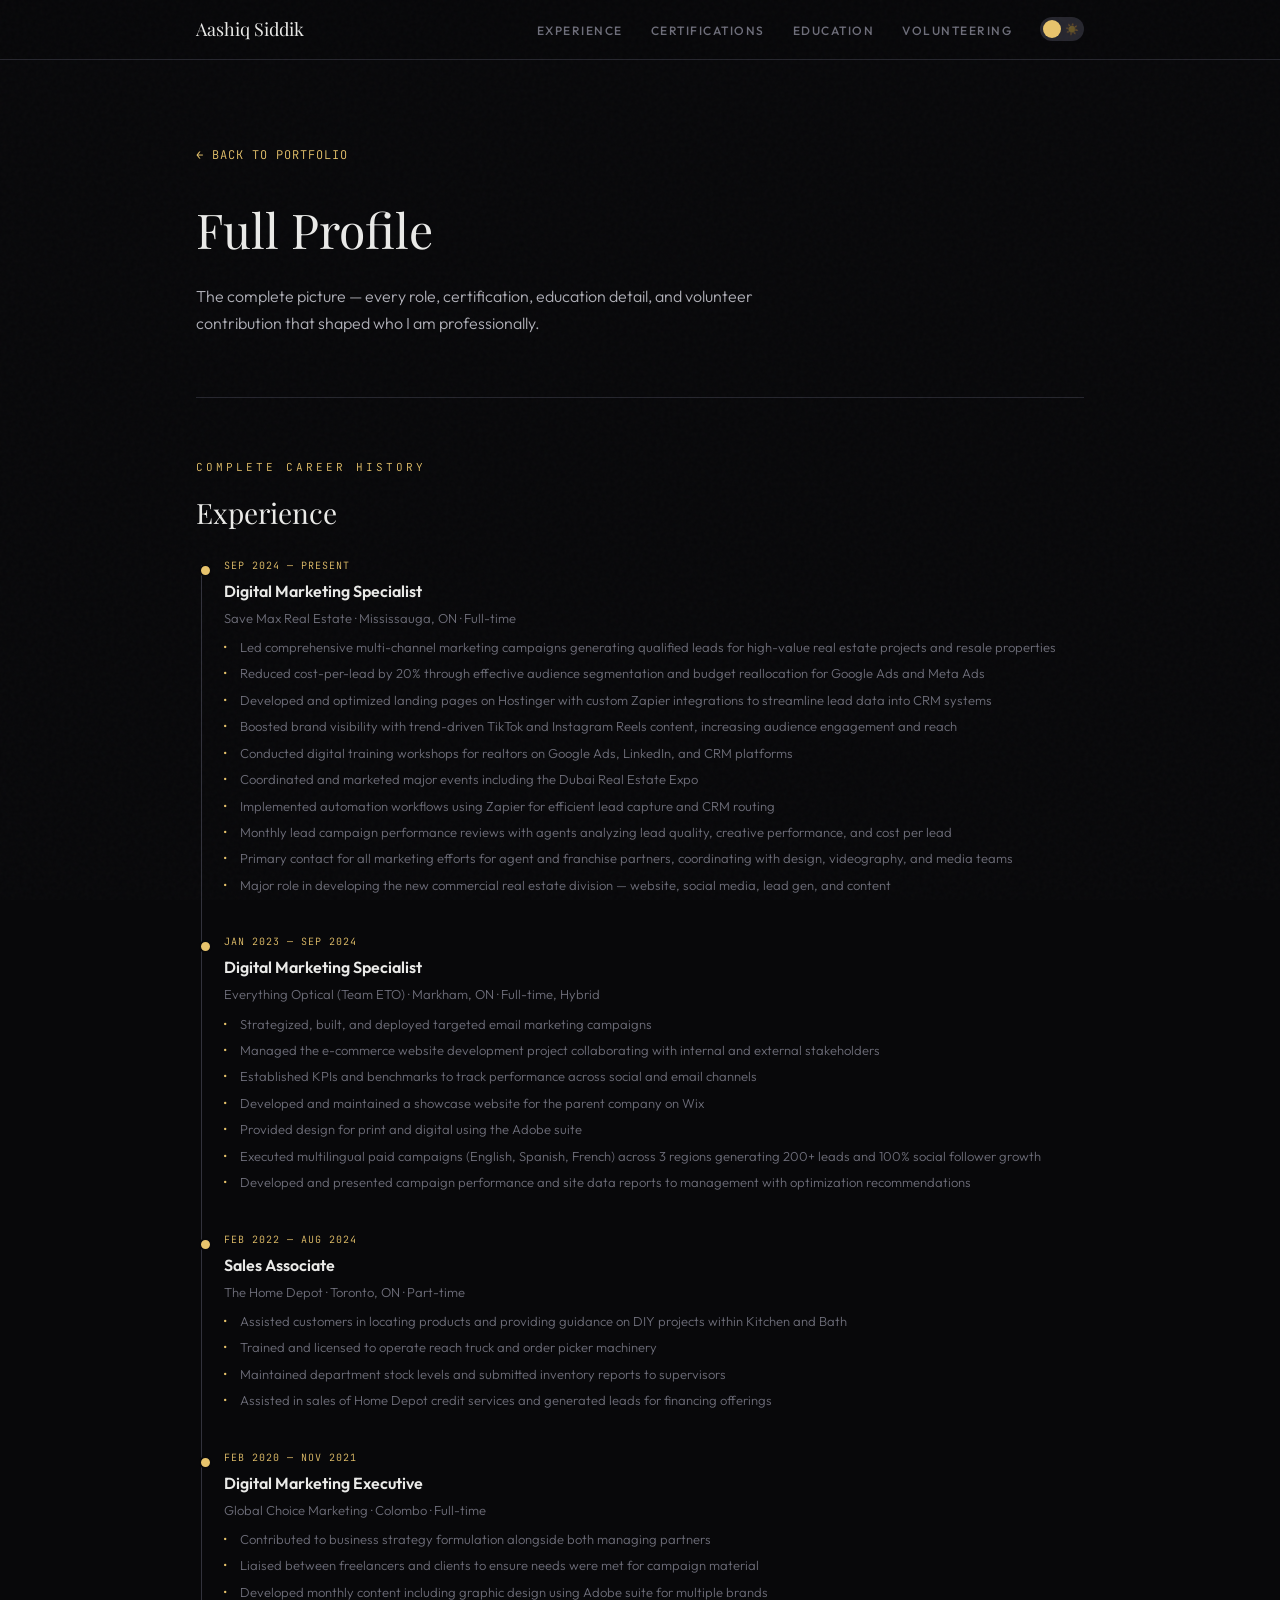
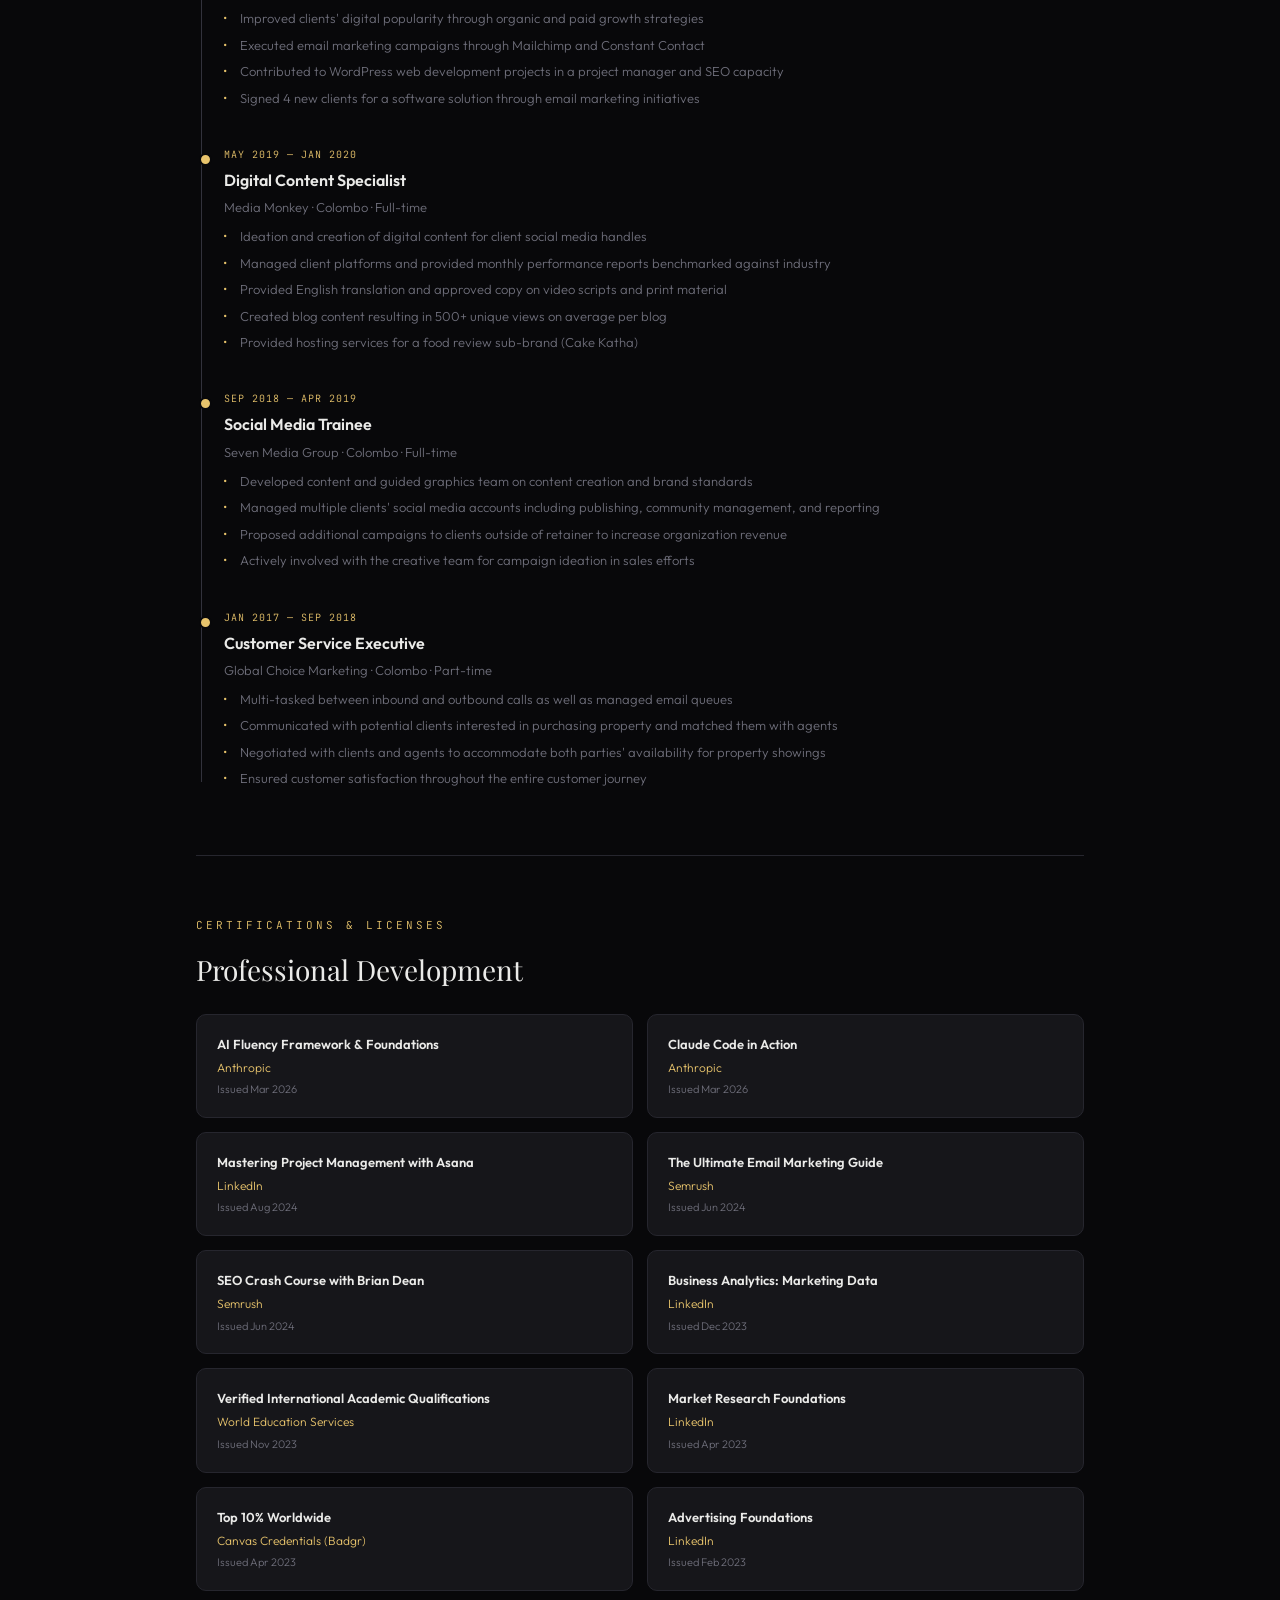
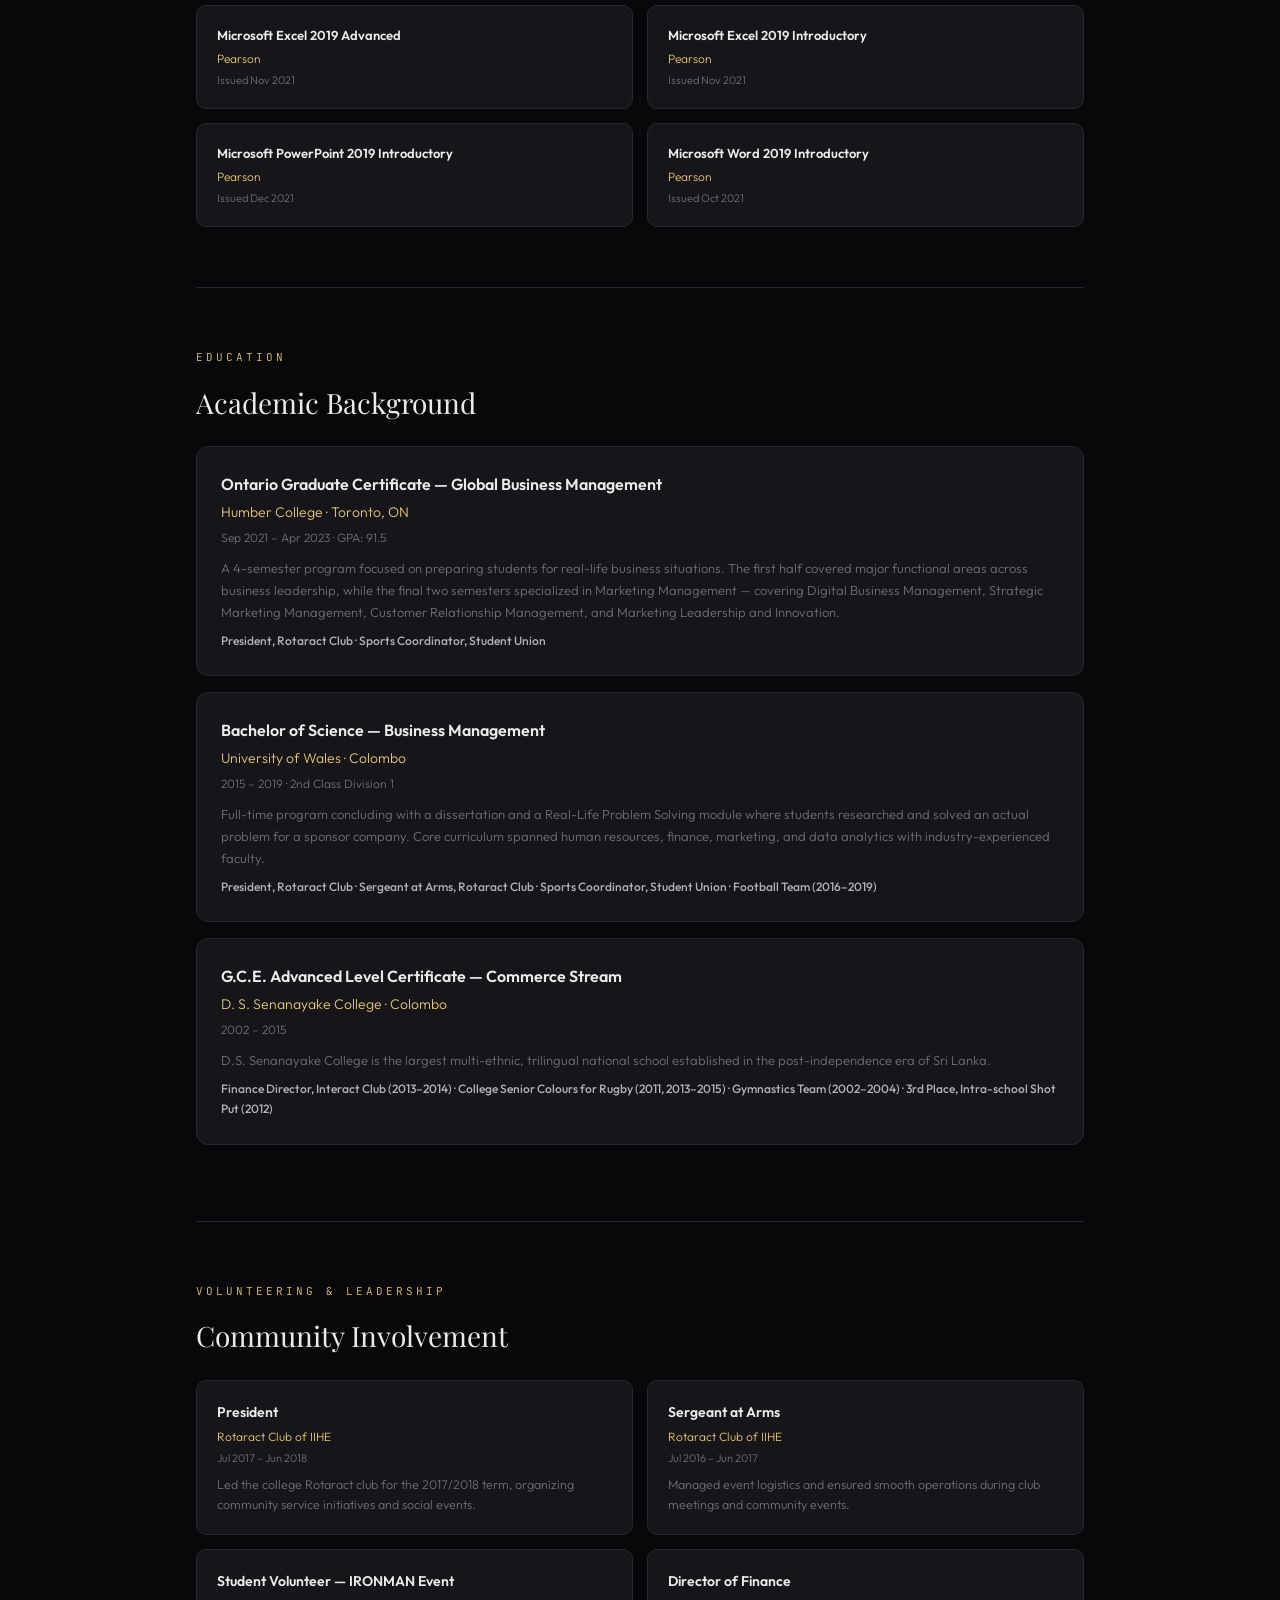
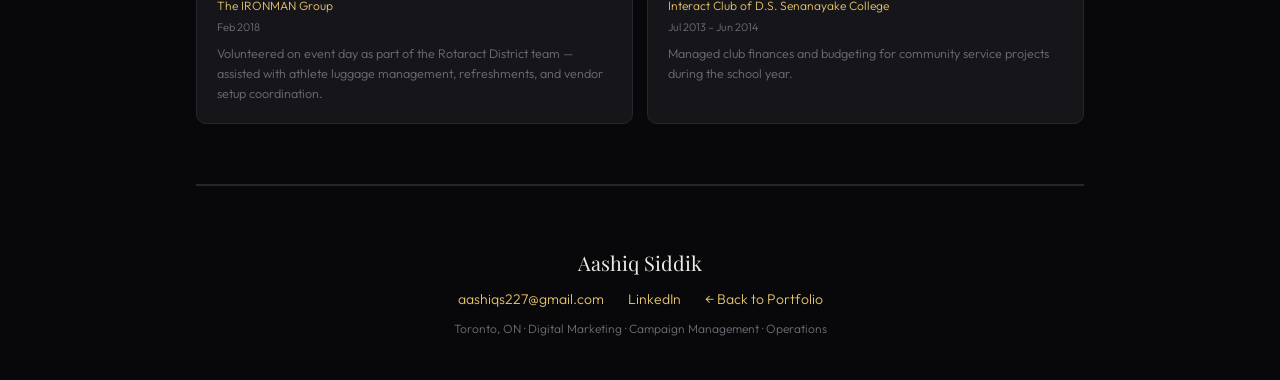
==== full-profile.html @ 87ec12bd "Add files via upload" ====
<!DOCTYPE html>
<html lang="en" data-theme="dark">
<head>
<meta charset="UTF-8">
<meta name="viewport" content="width=device-width, initial-scale=1.0">
<title>Aashiq Siddik — Full Profile</title>
<link href="https://fonts.googleapis.com/css2?family=Playfair+Display:ital,wght@0,400;0,600;1,400&family=Outfit:wght@300;400;500;600;700&family=JetBrains+Mono:wght@400;500&display=swap" rel="stylesheet">
<style>
  :root { --transition: 0.35s ease; }

  [data-theme="dark"] {
    --bg: #08080A; --bg-card: #16161A; --bg-card-hover: #1C1C22;
    --border: #26262E; --border-light: #32323C;
    --text: #EAEAE8; --text-mid: #B0B0B8; --text-muted: #6E6E7A;
    --accent: #E8C46C; --accent-dim: rgba(232,196,108,0.08); --accent-mid: rgba(232,196,108,0.18);
    --nav-bg: rgba(8,8,10,0.85); --toggle-bg: #26262E; --toggle-dot: #E8C46C;
  }

  [data-theme="light"] {
    --bg: #F8F7F4; --bg-card: #FFFFFF; --bg-card-hover: #F0EFEC;
    --border: #DDD9D0; --border-light: #C8C4BC;
    --text: #1A1A1A; --text-mid: #4A4A4A; --text-muted: #7A7A7A;
    --accent: #A67C00; --accent-dim: rgba(166,124,0,0.06); --accent-mid: rgba(166,124,0,0.15);
    --nav-bg: rgba(248,247,244,0.9); --toggle-bg: #DDD9D0; --toggle-dot: #A67C00;
  }

  * { margin: 0; padding: 0; box-sizing: border-box; }
  html { scroll-behavior: smooth; }

  body {
    background: var(--bg); color: var(--text);
    font-family: 'Outfit', sans-serif; line-height: 1.7;
    overflow-x: hidden; font-weight: 300;
    transition: background var(--transition), color var(--transition);
  }

  .grain {
    position: fixed; top: 0; left: 0; width: 100%; height: 100%;
    pointer-events: none; z-index: 9999; opacity: 0.025;
    background-image: url("data:image/svg+xml,%3Csvg viewBox='0 0 256 256' xmlns='http://www.w3.org/2000/svg'%3E%3Cfilter id='n'%3E%3CfeTurbulence type='fractalNoise' baseFrequency='0.85' numOctaves='4' stitchTiles='stitch'/%3E%3C/filter%3E%3Crect width='100%25' height='100%25' filter='url(%23n)'/%3E%3C/svg%3E");
  }

  [data-theme="light"] .grain { opacity: 0.015; }

  .container { max-width: 960px; margin: 0 auto; padding: 0 36px; }

  nav {
    position: fixed; top: 0; left: 0; right: 0; z-index: 100;
    background: var(--nav-bg); backdrop-filter: blur(16px);
    border-bottom: 1px solid var(--border); padding: 14px 0;
    transition: background var(--transition), border var(--transition);
  }

  nav .container { display: flex; justify-content: space-between; align-items: center; }

  .nav-name { font-family: 'Playfair Display', serif; font-size: 18px; color: var(--text); text-decoration: none; transition: color var(--transition); }
  .nav-name:hover { color: var(--accent); }

  .nav-right { display: flex; align-items: center; gap: 28px; }

  .nav-links { display: flex; gap: 28px; list-style: none; }

  .nav-links a {
    font-size: 12px; font-weight: 500; letter-spacing: 1.5px;
    text-transform: uppercase; color: var(--text-muted);
    text-decoration: none; transition: color 0.3s;
  }

  .nav-links a:hover { color: var(--accent); }

  .theme-toggle {
    width: 44px; height: 24px; background: var(--toggle-bg);
    border-radius: 12px; position: relative; cursor: pointer;
    border: none; transition: background var(--transition); flex-shrink: 0;
  }

  .theme-toggle::after {
    content: ''; position: absolute; top: 3px; left: 3px;
    width: 18px; height: 18px; border-radius: 50%;
    background: var(--toggle-dot);
    transition: transform var(--transition), background var(--transition);
  }

  [data-theme="light"] .theme-toggle::after { transform: translateX(20px); }

  .toggle-icon { position: absolute; top: 50%; transform: translateY(-50%); font-size: 11px; line-height: 1; }
  .toggle-moon { left: 6px; }
  .toggle-sun { right: 5px; }
  [data-theme="dark"] .toggle-sun { opacity: 0.3; }
  [data-theme="light"] .toggle-moon { opacity: 0.3; }

  /* ── Page Header ── */
  .page-header { padding: 140px 0 60px; }

  .back-link {
    font-family: 'JetBrains Mono', monospace;
    font-size: 12px; letter-spacing: 1px; text-transform: uppercase;
    color: var(--accent); text-decoration: none;
    display: inline-block; margin-bottom: 24px;
    transition: opacity 0.3s;
  }

  .back-link:hover { opacity: 0.7; }

  .page-header h1 {
    font-family: 'Playfair Display', serif;
    font-size: clamp(32px, 4vw, 48px); font-weight: 400; margin-bottom: 12px;
  }

  .page-header p { font-size: 16px; color: var(--text-mid); max-width: 620px; }

  .divider { height: 1px; background: var(--border); transition: background var(--transition); }

  section { padding: 60px 0; }

  .section-eyebrow {
    font-family: 'JetBrains Mono', monospace;
    font-size: 11px; letter-spacing: 3px; text-transform: uppercase;
    color: var(--accent); margin-bottom: 12px;
  }

  section h2 {
    font-family: 'Playfair Display', serif;
    font-size: 28px; font-weight: 400; margin-bottom: 20px;
  }

  /* ── Timeline ── */
  .timeline { position: relative; padding-left: 28px; }

  .timeline::before {
    content: ''; position: absolute; left: 5px; top: 8px; bottom: 8px;
    width: 1px; background: var(--border-light); transition: background var(--transition);
  }

  .tl-item { position: relative; padding-bottom: 32px; }
  .tl-item:last-child { padding-bottom: 0; }

  .tl-item::before {
    content: ''; position: absolute; left: -25px; top: 7px;
    width: 9px; height: 9px; border-radius: 50%;
    background: var(--accent); border: 2px solid var(--bg);
    transition: border-color var(--transition);
  }

  .tl-date {
    font-family: 'JetBrains Mono', monospace;
    font-size: 10px; color: var(--accent); letter-spacing: 1px; margin-bottom: 4px;
  }

  .tl-role { font-size: 16px; font-weight: 600; color: var(--text); margin-bottom: 2px; }
  .tl-company { font-size: 13px; color: var(--text-muted); margin-bottom: 8px; }

  .tl-bullets { list-style: none; padding: 0; }

  .tl-bullets li {
    font-size: 13px; color: var(--text-muted); line-height: 1.65;
    padding-left: 16px; position: relative; margin-bottom: 5px;
  }

  .tl-bullets li::before {
    content: '·'; position: absolute; left: 0; color: var(--accent); font-weight: 700;
  }

  /* ── Cert Grid ── */
  .cert-grid { display: grid; grid-template-columns: 1fr 1fr; gap: 14px; }

  .cert-item {
    background: var(--bg-card); border: 1px solid var(--border);
    border-radius: 10px; padding: 18px 20px; transition: all var(--transition);
  }

  .cert-item h4 { font-size: 13px; font-weight: 600; color: var(--text); margin-bottom: 3px; }
  .cert-issuer { font-size: 12px; color: var(--accent); margin-bottom: 2px; }
  .cert-date { font-size: 11px; color: var(--text-muted); }

  /* ── Education ── */
  .edu-item {
    background: var(--bg-card); border: 1px solid var(--border);
    border-radius: 12px; padding: 24px; margin-bottom: 16px; transition: all var(--transition);
  }

  .edu-item h4 { font-size: 16px; font-weight: 600; color: var(--text); margin-bottom: 2px; }
  .edu-school { font-size: 14px; color: var(--accent); margin-bottom: 4px; }
  .edu-meta { font-size: 12px; color: var(--text-muted); margin-bottom: 8px; }
  .edu-desc { font-size: 13px; color: var(--text-muted); line-height: 1.7; }
  .edu-activities { font-size: 12px; color: var(--text-mid); margin-top: 8px; font-weight: 500; }

  /* ── Volunteer ── */
  .vol-grid { display: grid; grid-template-columns: 1fr 1fr; gap: 14px; }

  .vol-item {
    background: var(--bg-card); border: 1px solid var(--border);
    border-radius: 10px; padding: 20px; transition: all var(--transition);
  }

  .vol-item h4 { font-size: 14px; font-weight: 600; color: var(--text); margin-bottom: 2px; }
  .vol-org { font-size: 12px; color: var(--accent); margin-bottom: 2px; }
  .vol-date { font-size: 11px; color: var(--text-muted); margin-bottom: 6px; }
  .vol-desc { font-size: 12.5px; color: var(--text-muted); line-height: 1.6; }

  /* ── Footer ── */
  .footer {
    padding: 60px 0 40px; text-align: center;
    border-top: 1px solid var(--border); transition: border var(--transition);
  }

  .footer-name { font-family: 'Playfair Display', serif; font-size: 20px; margin-bottom: 8px; }
  .footer-links { display: flex; justify-content: center; gap: 24px; margin-bottom: 8px; }

  .footer-links a {
    font-size: 14px; color: var(--accent); text-decoration: none;
    transition: opacity 0.3s;
  }

  .footer-links a:hover { opacity: 0.7; }
  .footer-note { font-size: 12px; color: var(--text-muted); }

  @media (max-width: 768px) {
    .container { padding: 0 20px; }
    .page-header { padding: 100px 0 40px; }
    .cert-grid { grid-template-columns: 1fr; }
    .vol-grid { grid-template-columns: 1fr; }
    .nav-links { display: none; }
  }
</style>
</head>
<body>
<div class="grain"></div>

<nav>
  <div class="container">
    <a href="index.html" class="nav-name">Aashiq Siddik</a>
    <div class="nav-right">
      <ul class="nav-links">
        <li><a href="#experience">Experience</a></li>
        <li><a href="#certs">Certifications</a></li>
        <li><a href="#education">Education</a></li>
        <li><a href="#volunteer">Volunteering</a></li>
      </ul>
      <button class="theme-toggle" onclick="toggleTheme()" aria-label="Toggle theme">
        <span class="toggle-icon toggle-moon">🌙</span>
        <span class="toggle-icon toggle-sun">☀️</span>
      </button>
    </div>
  </div>
</nav>

<div class="container">

  <div class="page-header">
    <a href="index.html" class="back-link">&larr; Back to Portfolio</a>
    <h1>Full Profile</h1>
    <p>The complete picture — every role, certification, education detail, and volunteer contribution that shaped who I am professionally.</p>
  </div>

  <div class="divider"></div>

  <!-- FULL EXPERIENCE -->
  <section id="experience">
    <div class="section-eyebrow">Complete Career History</div>
    <h2>Experience</h2>

    <div class="timeline">

      <div class="tl-item">
        <div class="tl-date">SEP 2024 &mdash; PRESENT</div>
        <div class="tl-role">Digital Marketing Specialist</div>
        <div class="tl-company">Save Max Real Estate &middot; Mississauga, ON &middot; Full-time</div>
        <ul class="tl-bullets">
          <li>Led comprehensive multi-channel marketing campaigns generating qualified leads for high-value real estate projects and resale properties</li>
          <li>Reduced cost-per-lead by 20% through effective audience segmentation and budget reallocation for Google Ads and Meta Ads</li>
          <li>Developed and optimized landing pages on Hostinger with custom Zapier integrations to streamline lead data into CRM systems</li>
          <li>Boosted brand visibility with trend-driven TikTok and Instagram Reels content, increasing audience engagement and reach</li>
          <li>Conducted digital training workshops for realtors on Google Ads, LinkedIn, and CRM platforms</li>
          <li>Coordinated and marketed major events including the Dubai Real Estate Expo</li>
          <li>Implemented automation workflows using Zapier for efficient lead capture and CRM routing</li>
          <li>Monthly lead campaign performance reviews with agents analyzing lead quality, creative performance, and cost per lead</li>
          <li>Primary contact for all marketing efforts for agent and franchise partners, coordinating with design, videography, and media teams</li>
          <li>Major role in developing the new commercial real estate division — website, social media, lead gen, and content</li>
        </ul>
      </div>

      <div class="tl-item">
        <div class="tl-date">JAN 2023 &mdash; SEP 2024</div>
        <div class="tl-role">Digital Marketing Specialist</div>
        <div class="tl-company">Everything Optical (Team ETO) &middot; Markham, ON &middot; Full-time, Hybrid</div>
        <ul class="tl-bullets">
          <li>Strategized, built, and deployed targeted email marketing campaigns</li>
          <li>Managed the e-commerce website development project collaborating with internal and external stakeholders</li>
          <li>Established KPIs and benchmarks to track performance across social and email channels</li>
          <li>Developed and maintained a showcase website for the parent company on Wix</li>
          <li>Provided design for print and digital using the Adobe suite</li>
          <li>Executed multilingual paid campaigns (English, Spanish, French) across 3 regions generating 200+ leads and 100% social follower growth</li>
          <li>Developed and presented campaign performance and site data reports to management with optimization recommendations</li>
        </ul>
      </div>

      <div class="tl-item">
        <div class="tl-date">FEB 2022 &mdash; AUG 2024</div>
        <div class="tl-role">Sales Associate</div>
        <div class="tl-company">The Home Depot &middot; Toronto, ON &middot; Part-time</div>
        <ul class="tl-bullets">
          <li>Assisted customers in locating products and providing guidance on DIY projects within Kitchen and Bath</li>
          <li>Trained and licensed to operate reach truck and order picker machinery</li>
          <li>Maintained department stock levels and submitted inventory reports to supervisors</li>
          <li>Assisted in sales of Home Depot credit services and generated leads for financing offerings</li>
        </ul>
      </div>

      <div class="tl-item">
        <div class="tl-date">FEB 2020 &mdash; NOV 2021</div>
        <div class="tl-role">Digital Marketing Executive</div>
        <div class="tl-company">Global Choice Marketing &middot; Colombo &middot; Full-time</div>
        <ul class="tl-bullets">
          <li>Contributed to business strategy formulation alongside both managing partners</li>
          <li>Liaised between freelancers and clients to ensure needs were met for campaign material</li>
          <li>Developed monthly content including graphic design using Adobe suite for multiple brands</li>
          <li>Improved clients' digital popularity through organic and paid growth strategies</li>
          <li>Executed email marketing campaigns through Mailchimp and Constant Contact</li>
          <li>Contributed to WordPress web development projects in a project manager and SEO capacity</li>
          <li>Signed 4 new clients for a software solution through email marketing initiatives</li>
        </ul>
      </div>

      <div class="tl-item">
        <div class="tl-date">MAY 2019 &mdash; JAN 2020</div>
        <div class="tl-role">Digital Content Specialist</div>
        <div class="tl-company">Media Monkey &middot; Colombo &middot; Full-time</div>
        <ul class="tl-bullets">
          <li>Ideation and creation of digital content for client social media handles</li>
          <li>Managed client platforms and provided monthly performance reports benchmarked against industry</li>
          <li>Provided English translation and approved copy on video scripts and print material</li>
          <li>Created blog content resulting in 500+ unique views on average per blog</li>
          <li>Provided hosting services for a food review sub-brand (Cake Katha)</li>
        </ul>
      </div>

      <div class="tl-item">
        <div class="tl-date">SEP 2018 &mdash; APR 2019</div>
        <div class="tl-role">Social Media Trainee</div>
        <div class="tl-company">Seven Media Group &middot; Colombo &middot; Full-time</div>
        <ul class="tl-bullets">
          <li>Developed content and guided graphics team on content creation and brand standards</li>
          <li>Managed multiple clients' social media accounts including publishing, community management, and reporting</li>
          <li>Proposed additional campaigns to clients outside of retainer to increase organization revenue</li>
          <li>Actively involved with the creative team for campaign ideation in sales efforts</li>
        </ul>
      </div>

      <div class="tl-item">
        <div class="tl-date">JAN 2017 &mdash; SEP 2018</div>
        <div class="tl-role">Customer Service Executive</div>
        <div class="tl-company">Global Choice Marketing &middot; Colombo &middot; Part-time</div>
        <ul class="tl-bullets">
          <li>Multi-tasked between inbound and outbound calls as well as managed email queues</li>
          <li>Communicated with potential clients interested in purchasing property and matched them with agents</li>
          <li>Negotiated with clients and agents to accommodate both parties' availability for property showings</li>
          <li>Ensured customer satisfaction throughout the entire customer journey</li>
        </ul>
      </div>

    </div>
  </section>

  <div class="divider"></div>

  <!-- CERTIFICATIONS -->
  <section id="certs">
    <div class="section-eyebrow">Certifications & Licenses</div>
    <h2>Professional Development</h2>

    <div class="cert-grid">
      <div class="cert-item">
        <h4>AI Fluency Framework & Foundations</h4>
        <div class="cert-issuer">Anthropic</div>
        <div class="cert-date">Issued Mar 2026</div>
      </div>
      <div class="cert-item">
        <h4>Claude Code in Action</h4>
        <div class="cert-issuer">Anthropic</div>
        <div class="cert-date">Issued Mar 2026</div>
      </div>
      <div class="cert-item">
        <h4>Mastering Project Management with Asana</h4>
        <div class="cert-issuer">LinkedIn</div>
        <div class="cert-date">Issued Aug 2024</div>
      </div>
      <div class="cert-item">
        <h4>The Ultimate Email Marketing Guide</h4>
        <div class="cert-issuer">Semrush</div>
        <div class="cert-date">Issued Jun 2024</div>
      </div>
      <div class="cert-item">
        <h4>SEO Crash Course with Brian Dean</h4>
        <div class="cert-issuer">Semrush</div>
        <div class="cert-date">Issued Jun 2024</div>
      </div>
      <div class="cert-item">
        <h4>Business Analytics: Marketing Data</h4>
        <div class="cert-issuer">LinkedIn</div>
        <div class="cert-date">Issued Dec 2023</div>
      </div>
      <div class="cert-item">
        <h4>Verified International Academic Qualifications</h4>
        <div class="cert-issuer">World Education Services</div>
        <div class="cert-date">Issued Nov 2023</div>
      </div>
      <div class="cert-item">
        <h4>Market Research Foundations</h4>
        <div class="cert-issuer">LinkedIn</div>
        <div class="cert-date">Issued Apr 2023</div>
      </div>
      <div class="cert-item">
        <h4>Top 10% Worldwide</h4>
        <div class="cert-issuer">Canvas Credentials (Badgr)</div>
        <div class="cert-date">Issued Apr 2023</div>
      </div>
      <div class="cert-item">
        <h4>Advertising Foundations</h4>
        <div class="cert-issuer">LinkedIn</div>
        <div class="cert-date">Issued Feb 2023</div>
      </div>
      <div class="cert-item">
        <h4>Microsoft Excel 2019 Advanced</h4>
        <div class="cert-issuer">Pearson</div>
        <div class="cert-date">Issued Nov 2021</div>
      </div>
      <div class="cert-item">
        <h4>Microsoft Excel 2019 Introductory</h4>
        <div class="cert-issuer">Pearson</div>
        <div class="cert-date">Issued Nov 2021</div>
      </div>
      <div class="cert-item">
        <h4>Microsoft PowerPoint 2019 Introductory</h4>
        <div class="cert-issuer">Pearson</div>
        <div class="cert-date">Issued Dec 2021</div>
      </div>
      <div class="cert-item">
        <h4>Microsoft Word 2019 Introductory</h4>
        <div class="cert-issuer">Pearson</div>
        <div class="cert-date">Issued Oct 2021</div>
      </div>
    </div>
  </section>

  <div class="divider"></div>

  <!-- EDUCATION -->
  <section id="education">
    <div class="section-eyebrow">Education</div>
    <h2>Academic Background</h2>

    <div class="edu-item">
      <h4>Ontario Graduate Certificate — Global Business Management</h4>
      <div class="edu-school">Humber College &middot; Toronto, ON</div>
      <div class="edu-meta">Sep 2021 – Apr 2023 &middot; GPA: 91.5</div>
      <div class="edu-desc">A 4-semester program focused on preparing students for real-life business situations. The first half covered major functional areas across business leadership, while the final two semesters specialized in Marketing Management — covering Digital Business Management, Strategic Marketing Management, Customer Relationship Management, and Marketing Leadership and Innovation.</div>
      <div class="edu-activities">President, Rotaract Club &middot; Sports Coordinator, Student Union</div>
    </div>

    <div class="edu-item">
      <h4>Bachelor of Science — Business Management</h4>
      <div class="edu-school">University of Wales &middot; Colombo</div>
      <div class="edu-meta">2015 – 2019 &middot; 2nd Class Division 1</div>
      <div class="edu-desc">Full-time program concluding with a dissertation and a Real-Life Problem Solving module where students researched and solved an actual problem for a sponsor company. Core curriculum spanned human resources, finance, marketing, and data analytics with industry-experienced faculty.</div>
      <div class="edu-activities">President, Rotaract Club &middot; Sergeant at Arms, Rotaract Club &middot; Sports Coordinator, Student Union &middot; Football Team (2016–2019)</div>
    </div>

    <div class="edu-item">
      <h4>G.C.E. Advanced Level Certificate — Commerce Stream</h4>
      <div class="edu-school">D. S. Senanayake College &middot; Colombo</div>
      <div class="edu-meta">2002 – 2015</div>
      <div class="edu-desc">D.S. Senanayake College is the largest multi-ethnic, trilingual national school established in the post-independence era of Sri Lanka.</div>
      <div class="edu-activities">Finance Director, Interact Club (2013–2014) &middot; College Senior Colours for Rugby (2011, 2013–2015) &middot; Gymnastics Team (2002–2004) &middot; 3rd Place, Intra-school Shot Put (2012)</div>
    </div>
  </section>

  <div class="divider"></div>

  <!-- VOLUNTEER -->
  <section id="volunteer">
    <div class="section-eyebrow">Volunteering & Leadership</div>
    <h2>Community Involvement</h2>

    <div class="vol-grid">
      <div class="vol-item">
        <h4>President</h4>
        <div class="vol-org">Rotaract Club of IIHE</div>
        <div class="vol-date">Jul 2017 – Jun 2018</div>
        <div class="vol-desc">Led the college Rotaract club for the 2017/2018 term, organizing community service initiatives and social events.</div>
      </div>
      <div class="vol-item">
        <h4>Sergeant at Arms</h4>
        <div class="vol-org">Rotaract Club of IIHE</div>
        <div class="vol-date">Jul 2016 – Jun 2017</div>
        <div class="vol-desc">Managed event logistics and ensured smooth operations during club meetings and community events.</div>
      </div>
      <div class="vol-item">
        <h4>Student Volunteer — IRONMAN Event</h4>
        <div class="vol-org">The IRONMAN Group</div>
        <div class="vol-date">Feb 2018</div>
        <div class="vol-desc">Volunteered on event day as part of the Rotaract District team — assisted with athlete luggage management, refreshments, and vendor setup coordination.</div>
      </div>
      <div class="vol-item">
        <h4>Director of Finance</h4>
        <div class="vol-org">Interact Club of D.S. Senanayake College</div>
        <div class="vol-date">Jul 2013 – Jun 2014</div>
        <div class="vol-desc">Managed club finances and budgeting for community service projects during the school year.</div>
      </div>
    </div>
  </section>

  <div class="divider"></div>

  <div class="footer">
    <div class="footer-name">Aashiq Siddik</div>
    <div class="footer-links">
      <a href="mailto:aashiqs227@gmail.com">aashiqs227@gmail.com</a>
      <a href="https://www.linkedin.com/in/aashiq-siddik" target="_blank">LinkedIn</a>
      <a href="index.html">&larr; Back to Portfolio</a>
    </div>
    <p class="footer-note">Toronto, ON &middot; Digital Marketing &middot; Campaign Management &middot; Operations</p>
  </div>

</div>

<script>
function toggleTheme() {
  const html = document.documentElement;
  const current = html.getAttribute('data-theme');
  const next = current === 'dark' ? 'light' : 'dark';
  html.setAttribute('data-theme', next);
  localStorage.setItem('theme', next);
}

const saved = localStorage.getItem('theme');
if (saved) document.documentElement.setAttribute('data-theme', saved);
</script>

</body>
</html>
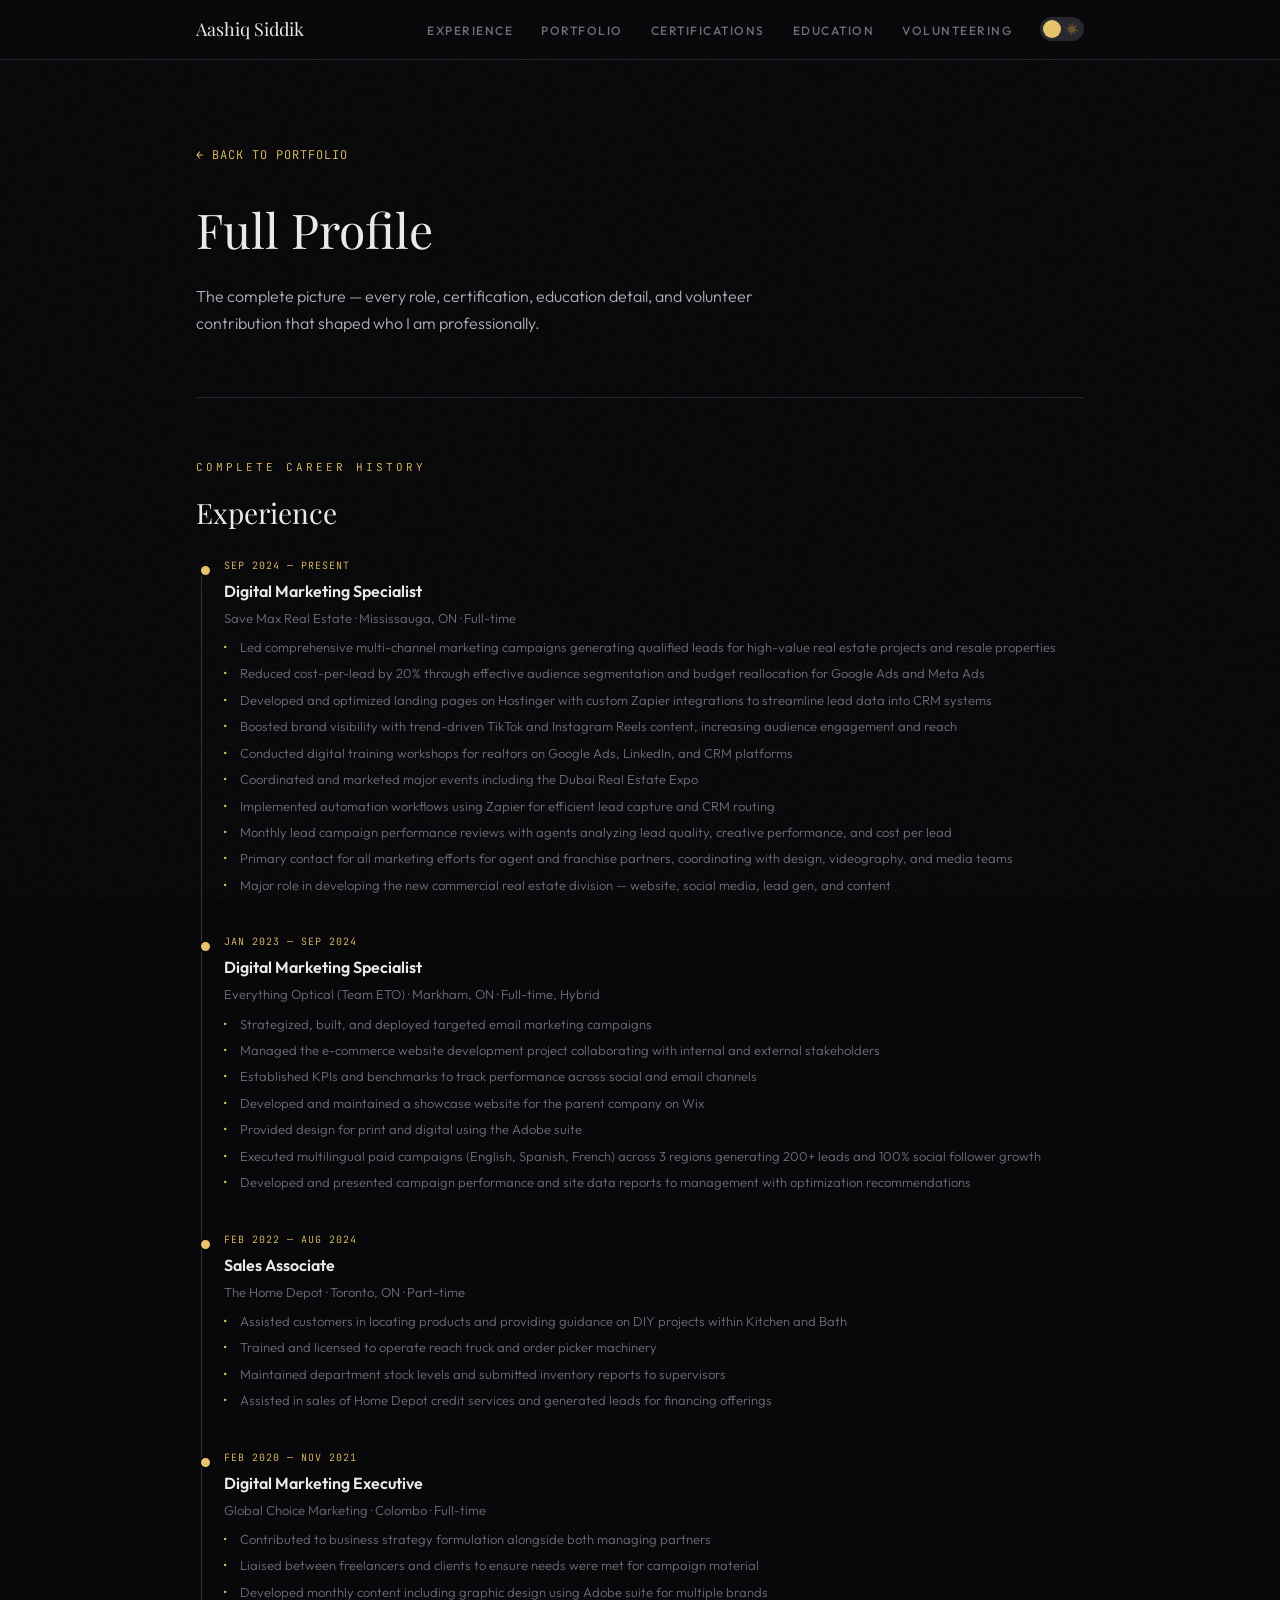
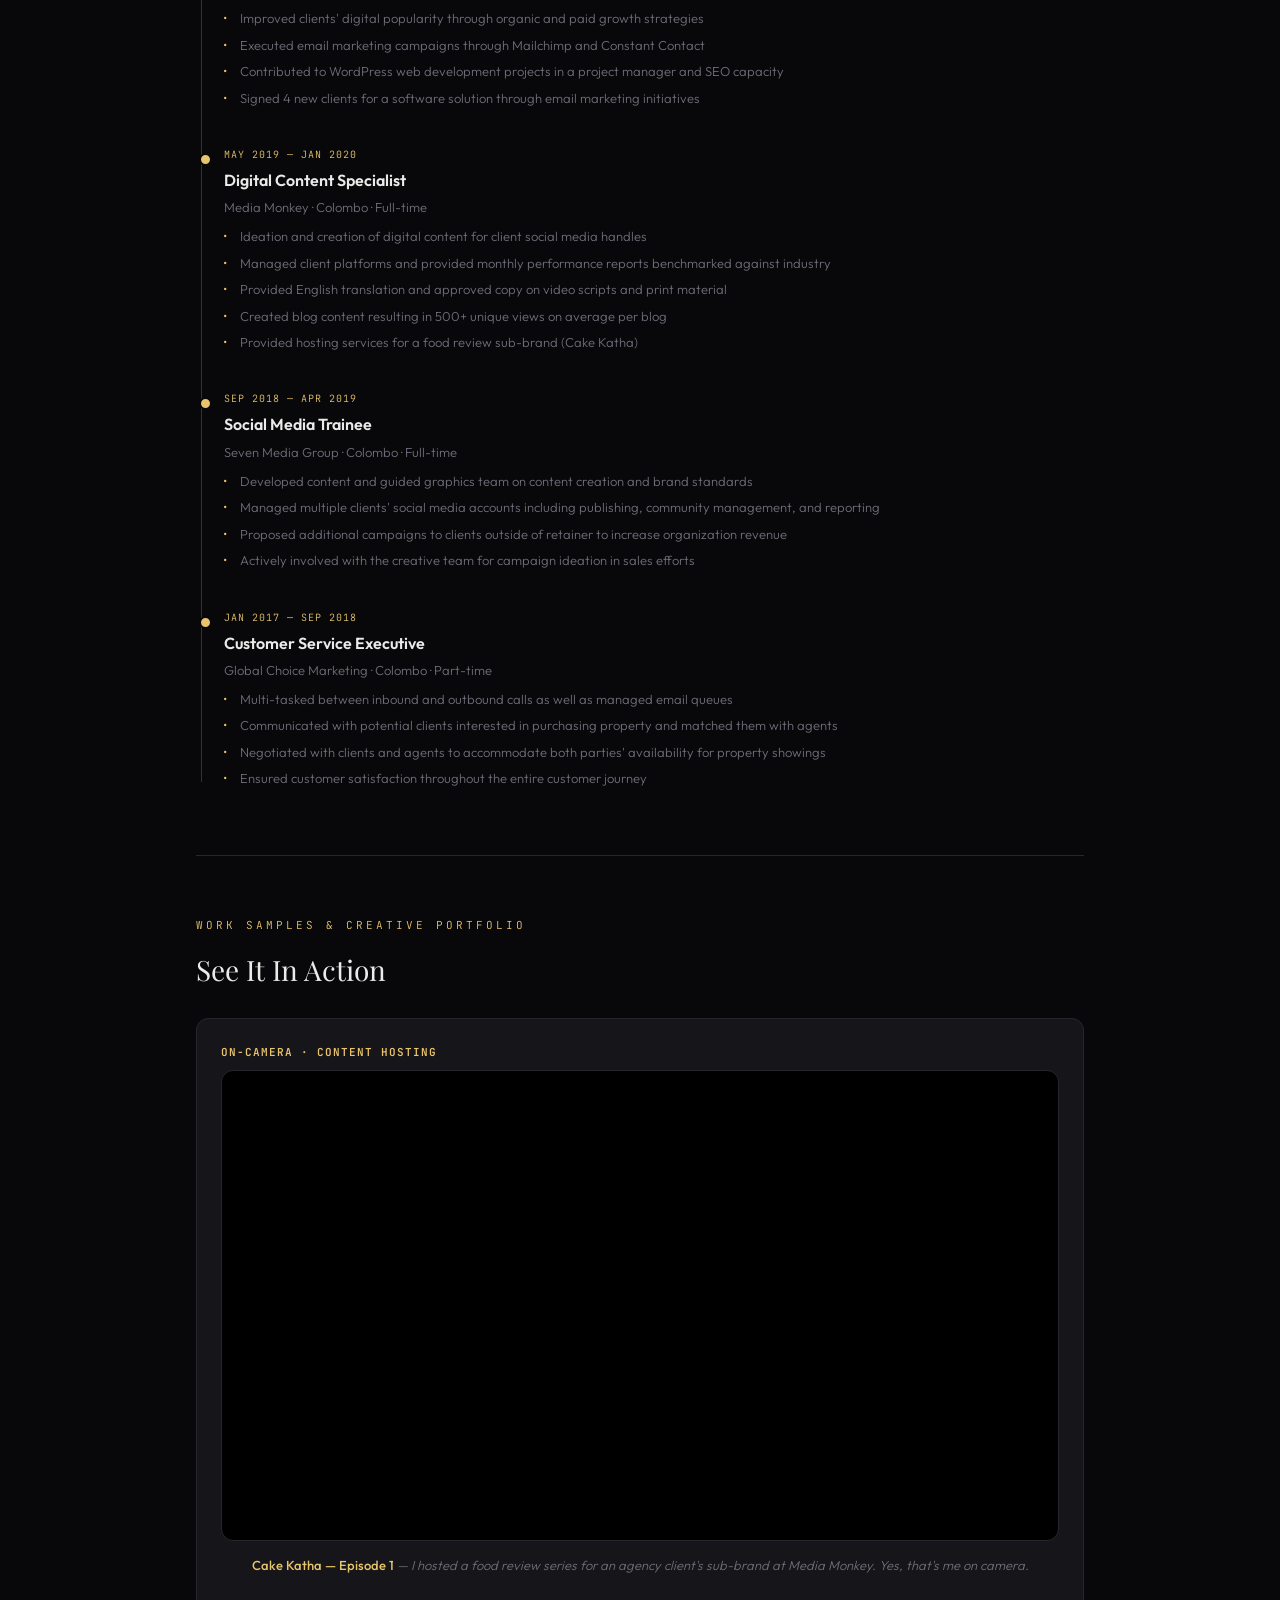
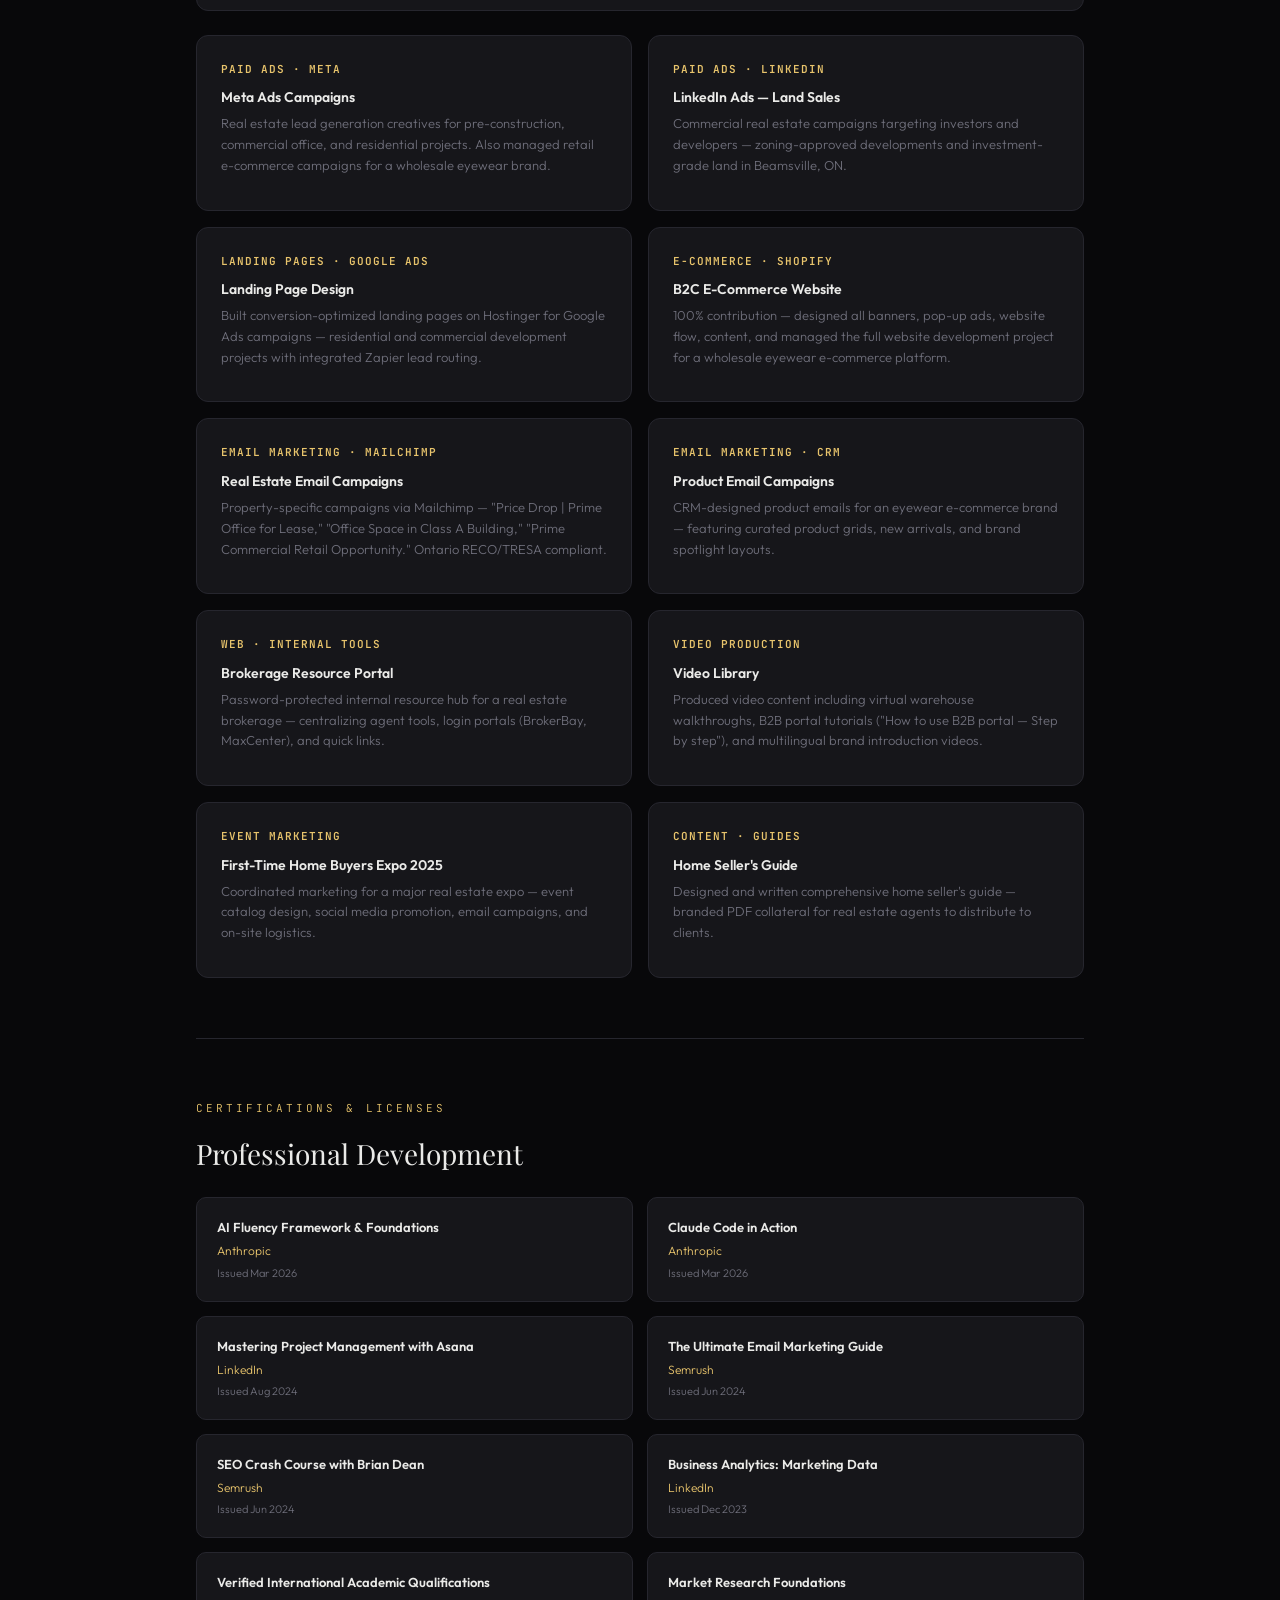
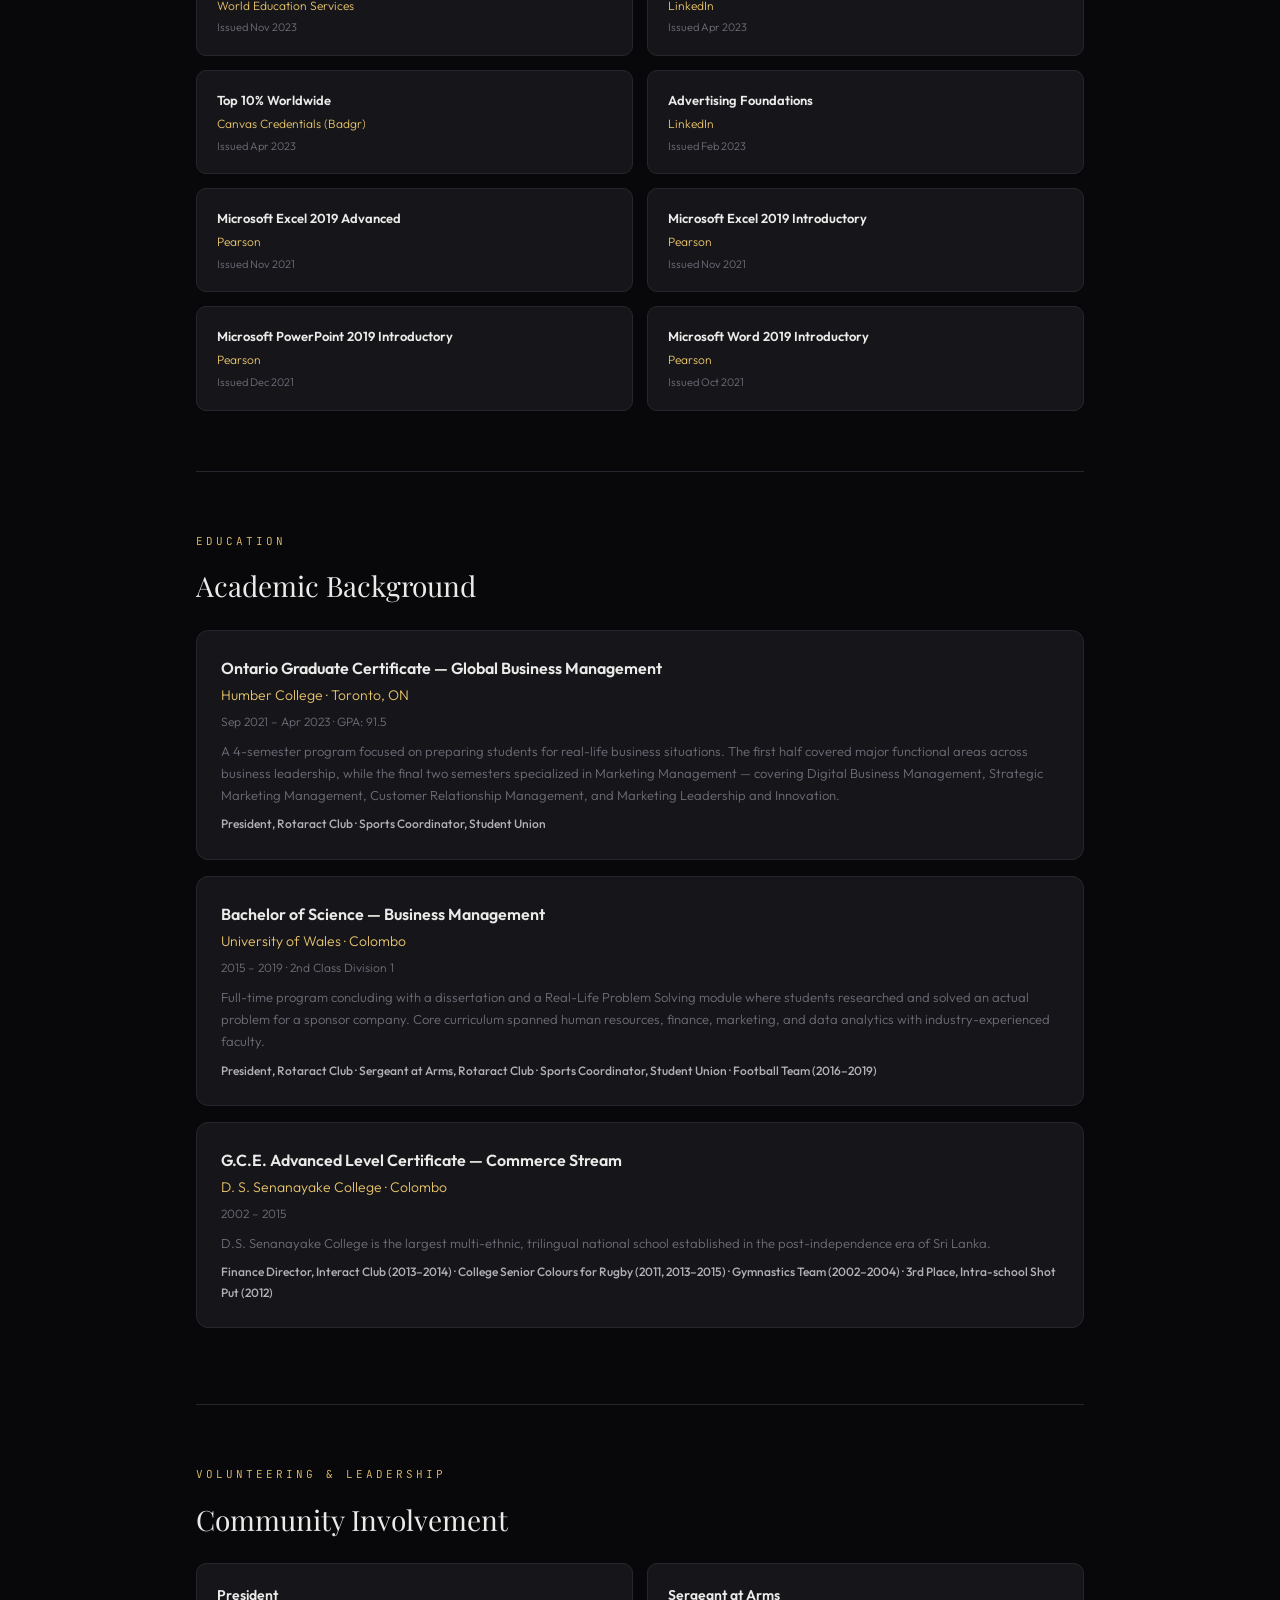
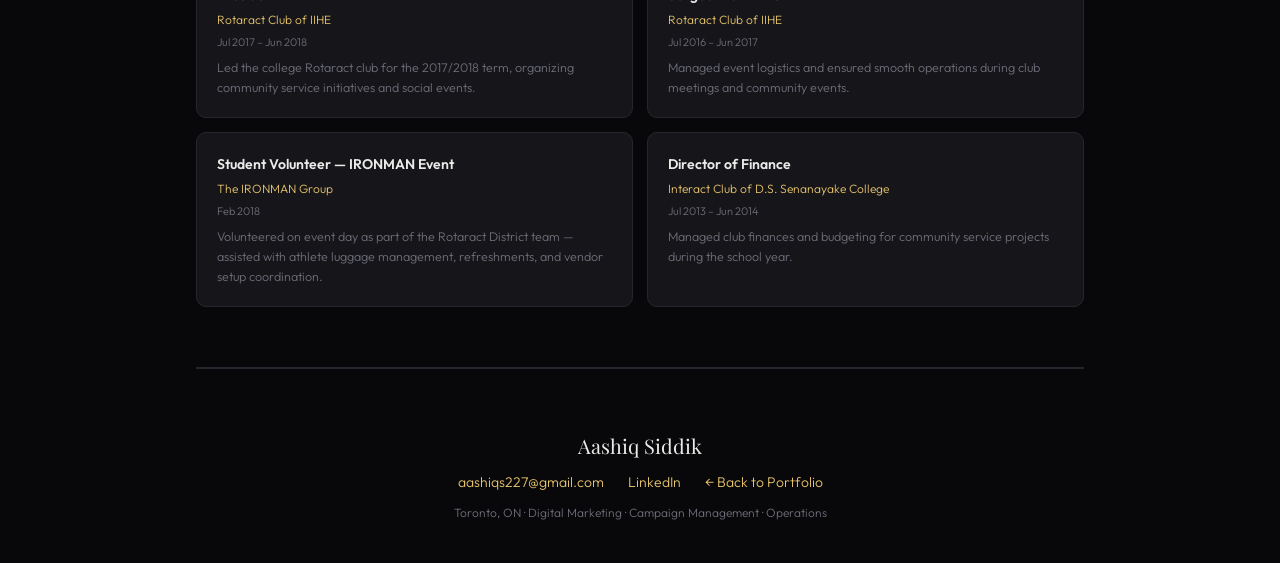
==== commit c176c08d: "Add files via upload" ====
--- a/full-profile.html
+++ b/full-profile.html
@@ -198,6 +198,62 @@
   .vol-date { font-size: 11px; color: var(--text-muted); margin-bottom: 6px; }
   .vol-desc { font-size: 12.5px; color: var(--text-muted); line-height: 1.6; }
 
+  /* ── Portfolio Showcase ── */
+  .showcase-grid {
+    display: grid;
+    grid-template-columns: 1fr 1fr;
+    gap: 16px;
+    margin-top: 24px;
+  }
+
+  .showcase-item {
+    background: var(--bg-card);
+    border: 1px solid var(--border);
+    border-radius: 12px;
+    padding: 24px;
+    transition: all 0.35s;
+  }
+
+  .showcase-item:hover {
+    border-color: var(--accent-mid);
+    background: var(--bg-card-hover);
+  }
+
+  .showcase-item.full { grid-column: 1 / -1; }
+
+  .showcase-item h4 { font-size: 14px; font-weight: 600; color: var(--text); margin-bottom: 3px; }
+  .showcase-cat { font-size: 11px; color: var(--accent); letter-spacing: 1px; text-transform: uppercase; font-weight: 600; margin-bottom: 8px; font-family: 'JetBrains Mono', monospace; }
+  .showcase-item p { font-size: 13px; color: var(--text-muted); line-height: 1.6; margin-bottom: 10px; }
+
+  .showcase-link {
+    font-size: 12px; color: var(--accent); text-decoration: none;
+    font-weight: 500; transition: opacity 0.3s;
+  }
+
+  .showcase-link:hover { opacity: 0.7; }
+
+  .video-wrapper {
+    position: relative;
+    width: 100%;
+    border-radius: 12px;
+    overflow: hidden;
+    border: 1px solid var(--border);
+    aspect-ratio: 16 / 9;
+    background: #000;
+    margin-bottom: 14px;
+  }
+
+  .video-wrapper iframe {
+    position: absolute; top: 0; left: 0;
+    width: 100%; height: 100%; border: 0;
+  }
+
+  .video-caption {
+    font-size: 13px; color: var(--text-muted); font-style: italic; text-align: center;
+  }
+
+  .video-caption strong { color: var(--accent); font-weight: 500; font-style: normal; }
+
   /* ── Footer ── */
   .footer {
     padding: 60px 0 40px; text-align: center;
@@ -220,6 +276,7 @@
     .page-header { padding: 100px 0 40px; }
     .cert-grid { grid-template-columns: 1fr; }
     .vol-grid { grid-template-columns: 1fr; }
+    .showcase-grid { grid-template-columns: 1fr; }
     .nav-links { display: none; }
   }
 </style>
@@ -233,6 +290,7 @@
     <div class="nav-right">
       <ul class="nav-links">
         <li><a href="#experience">Experience</a></li>
+        <li><a href="#portfolio">Portfolio</a></li>
         <li><a href="#certs">Certifications</a></li>
         <li><a href="#education">Education</a></li>
         <li><a href="#volunteer">Volunteering</a></li>
@@ -364,6 +422,87 @@
 
   <div class="divider"></div>
 
+  <!-- PORTFOLIO SHOWCASE -->
+  <section id="portfolio">
+    <div class="section-eyebrow">Work Samples & Creative Portfolio</div>
+    <h2>See It In Action</h2>
+
+    <!-- Video -->
+    <div class="showcase-item full" style="margin-top: 24px; margin-bottom: 24px;">
+      <div class="showcase-cat">On-Camera &middot; Content Hosting</div>
+      <div class="video-wrapper">
+        <iframe src="https://www.youtube.com/embed/aG8I2l-wIsM?modestbranding=1&rel=0" allow="encrypted-media" allowfullscreen></iframe>
+      </div>
+      <p class="video-caption"><strong>Cake Katha — Episode 1</strong> — I hosted a food review series for an agency client's sub-brand at Media Monkey. Yes, that's me on camera.</p>
+    </div>
+
+    <div class="showcase-grid">
+
+      <div class="showcase-item">
+        <div class="showcase-cat">Paid Ads &middot; Meta</div>
+        <h4>Meta Ads Campaigns</h4>
+        <p>Real estate lead generation creatives for pre-construction, commercial office, and residential projects. Also managed retail e-commerce campaigns for a wholesale eyewear brand.</p>
+      </div>
+
+      <div class="showcase-item">
+        <div class="showcase-cat">Paid Ads &middot; LinkedIn</div>
+        <h4>LinkedIn Ads — Land Sales</h4>
+        <p>Commercial real estate campaigns targeting investors and developers — zoning-approved developments and investment-grade land in Beamsville, ON.</p>
+      </div>
+
+      <div class="showcase-item">
+        <div class="showcase-cat">Landing Pages &middot; Google Ads</div>
+        <h4>Landing Page Design</h4>
+        <p>Built conversion-optimized landing pages on Hostinger for Google Ads campaigns — residential and commercial development projects with integrated Zapier lead routing.</p>
+      </div>
+
+      <div class="showcase-item">
+        <div class="showcase-cat">E-Commerce &middot; Shopify</div>
+        <h4>B2C E-Commerce Website</h4>
+        <p>100% contribution — designed all banners, pop-up ads, website flow, content, and managed the full website development project for a wholesale eyewear e-commerce platform.</p>
+      </div>
+
+      <div class="showcase-item">
+        <div class="showcase-cat">Email Marketing &middot; Mailchimp</div>
+        <h4>Real Estate Email Campaigns</h4>
+        <p>Property-specific campaigns via Mailchimp — "Price Drop | Prime Office for Lease," "Office Space in Class A Building," "Prime Commercial Retail Opportunity." Ontario RECO/TRESA compliant.</p>
+      </div>
+
+      <div class="showcase-item">
+        <div class="showcase-cat">Email Marketing &middot; CRM</div>
+        <h4>Product Email Campaigns</h4>
+        <p>CRM-designed product emails for an eyewear e-commerce brand — featuring curated product grids, new arrivals, and brand spotlight layouts.</p>
+      </div>
+
+      <div class="showcase-item">
+        <div class="showcase-cat">Web &middot; Internal Tools</div>
+        <h4>Brokerage Resource Portal</h4>
+        <p>Password-protected internal resource hub for a real estate brokerage — centralizing agent tools, login portals (BrokerBay, MaxCenter), and quick links.</p>
+      </div>
+
+      <div class="showcase-item">
+        <div class="showcase-cat">Video Production</div>
+        <h4>Video Library</h4>
+        <p>Produced video content including virtual warehouse walkthroughs, B2B portal tutorials ("How to use B2B portal — Step by step"), and multilingual brand introduction videos.</p>
+      </div>
+
+      <div class="showcase-item">
+        <div class="showcase-cat">Event Marketing</div>
+        <h4>First-Time Home Buyers Expo 2025</h4>
+        <p>Coordinated marketing for a major real estate expo — event catalog design, social media promotion, email campaigns, and on-site logistics.</p>
+      </div>
+
+      <div class="showcase-item">
+        <div class="showcase-cat">Content &middot; Guides</div>
+        <h4>Home Seller's Guide</h4>
+        <p>Designed and written comprehensive home seller's guide — branded PDF collateral for real estate agents to distribute to clients.</p>
+      </div>
+
+    </div>
+  </section>
+
+  <div class="divider"></div>
+
   <!-- CERTIFICATIONS -->
   <section id="certs">
     <div class="section-eyebrow">Certifications & Licenses</div>
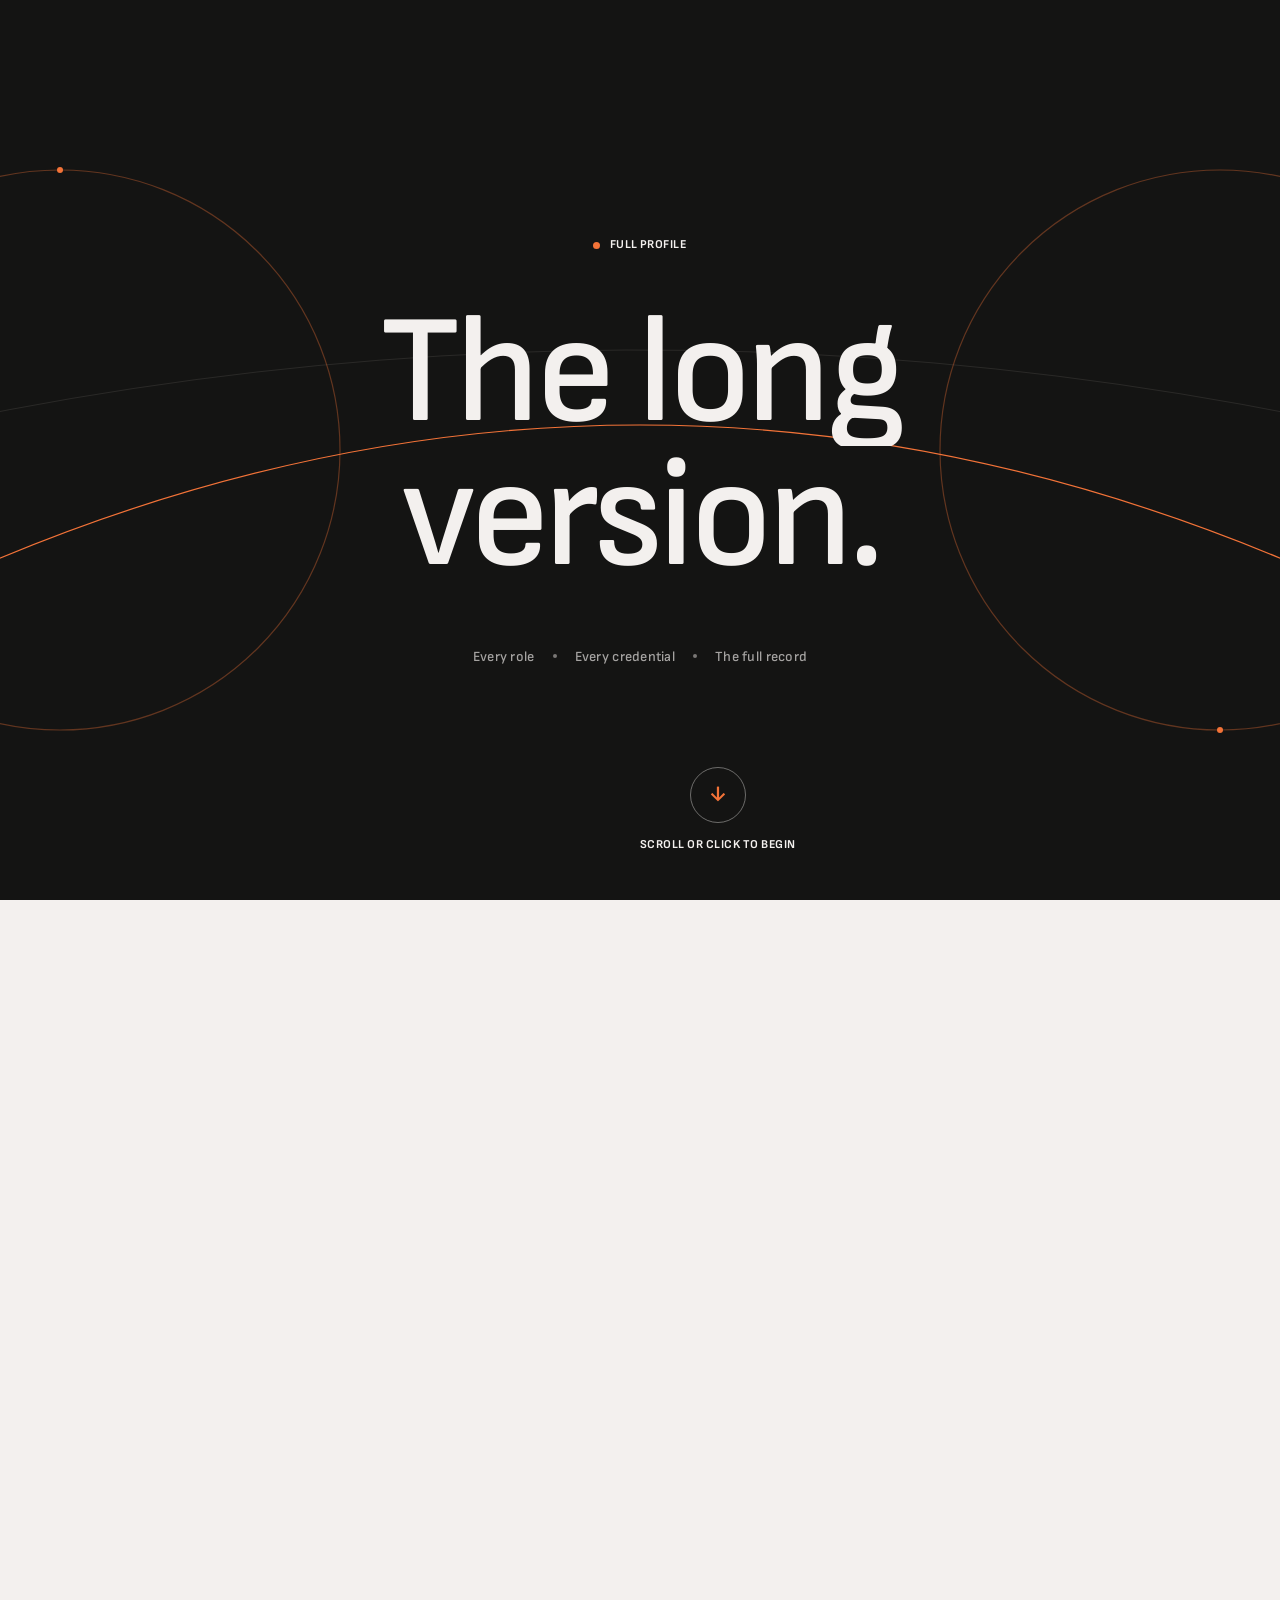
==== commit 2c7302a0: "Redesign portfolio with cinematic splash and external CSS/JS Replaces inline-styled HTML pages with " ====
--- a/full-profile.html
+++ b/full-profile.html
@@ -1,680 +1,639 @@
 <!DOCTYPE html>
-<html lang="en" data-theme="dark">
+<html lang="en">
 <head>
 <meta charset="UTF-8">
 <meta name="viewport" content="width=device-width, initial-scale=1.0">
 <title>Aashiq Siddik — Full Profile</title>
-<link href="https://fonts.googleapis.com/css2?family=Playfair+Display:ital,wght@0,400;0,600;1,400&family=Outfit:wght@300;400;500;600;700&family=JetBrains+Mono:wght@400;500&display=swap" rel="stylesheet">
+<link rel="stylesheet" href="colors_and_type.css">
+<link rel="stylesheet" href="styles.css">
 <style>
-  :root { --transition: 0.35s ease; }
-
-  [data-theme="dark"] {
-    --bg: #08080A; --bg-card: #16161A; --bg-card-hover: #1C1C22;
-    --border: #26262E; --border-light: #32323C;
-    --text: #EAEAE8; --text-mid: #B0B0B8; --text-muted: #6E6E7A;
-    --accent: #E8C46C; --accent-dim: rgba(232,196,108,0.08); --accent-mid: rgba(232,196,108,0.18);
-    --nav-bg: rgba(8,8,10,0.85); --toggle-bg: #26262E; --toggle-dot: #E8C46C;
-  }
-
-  [data-theme="light"] {
-    --bg: #F8F7F4; --bg-card: #FFFFFF; --bg-card-hover: #F0EFEC;
-    --border: #DDD9D0; --border-light: #C8C4BC;
-    --text: #1A1A1A; --text-mid: #4A4A4A; --text-muted: #7A7A7A;
-    --accent: #A67C00; --accent-dim: rgba(166,124,0,0.06); --accent-mid: rgba(166,124,0,0.15);
-    --nav-bg: rgba(248,247,244,0.9); --toggle-bg: #DDD9D0; --toggle-dot: #A67C00;
-  }
-
-  * { margin: 0; padding: 0; box-sizing: border-box; }
-  html { scroll-behavior: smooth; }
-
-  body {
-    background: var(--bg); color: var(--text);
-    font-family: 'Outfit', sans-serif; line-height: 1.7;
-    overflow-x: hidden; font-weight: 300;
-    transition: background var(--transition), color var(--transition);
-  }
-
-  .grain {
-    position: fixed; top: 0; left: 0; width: 100%; height: 100%;
-    pointer-events: none; z-index: 9999; opacity: 0.025;
-    background-image: url("data:image/svg+xml,%3Csvg viewBox='0 0 256 256' xmlns='http://www.w3.org/2000/svg'%3E%3Cfilter id='n'%3E%3CfeTurbulence type='fractalNoise' baseFrequency='0.85' numOctaves='4' stitchTiles='stitch'/%3E%3C/filter%3E%3Crect width='100%25' height='100%25' filter='url(%23n)'/%3E%3C/svg%3E");
-  }
-
-  [data-theme="light"] .grain { opacity: 0.015; }
-
-  .container { max-width: 960px; margin: 0 auto; padding: 0 36px; }
-
-  nav {
-    position: fixed; top: 0; left: 0; right: 0; z-index: 100;
-    background: var(--nav-bg); backdrop-filter: blur(16px);
-    border-bottom: 1px solid var(--border); padding: 14px 0;
-    transition: background var(--transition), border var(--transition);
-  }
-
-  nav .container { display: flex; justify-content: space-between; align-items: center; }
-
-  .nav-name { font-family: 'Playfair Display', serif; font-size: 18px; color: var(--text); text-decoration: none; transition: color var(--transition); }
-  .nav-name:hover { color: var(--accent); }
-
-  .nav-right { display: flex; align-items: center; gap: 28px; }
-
-  .nav-links { display: flex; gap: 28px; list-style: none; }
-
-  .nav-links a {
-    font-size: 12px; font-weight: 500; letter-spacing: 1.5px;
-    text-transform: uppercase; color: var(--text-muted);
-    text-decoration: none; transition: color 0.3s;
-  }
-
-  .nav-links a:hover { color: var(--accent); }
-
-  .theme-toggle {
-    width: 44px; height: 24px; background: var(--toggle-bg);
-    border-radius: 12px; position: relative; cursor: pointer;
-    border: none; transition: background var(--transition); flex-shrink: 0;
-  }
-
-  .theme-toggle::after {
-    content: ''; position: absolute; top: 3px; left: 3px;
-    width: 18px; height: 18px; border-radius: 50%;
-    background: var(--toggle-dot);
-    transition: transform var(--transition), background var(--transition);
-  }
-
-  [data-theme="light"] .theme-toggle::after { transform: translateX(20px); }
-
-  .toggle-icon { position: absolute; top: 50%; transform: translateY(-50%); font-size: 11px; line-height: 1; }
-  .toggle-moon { left: 6px; }
-  .toggle-sun { right: 5px; }
-  [data-theme="dark"] .toggle-sun { opacity: 0.3; }
-  [data-theme="light"] .toggle-moon { opacity: 0.3; }
-
-  /* ── Page Header ── */
-  .page-header { padding: 140px 0 60px; }
-
-  .back-link {
-    font-family: 'JetBrains Mono', monospace;
-    font-size: 12px; letter-spacing: 1px; text-transform: uppercase;
-    color: var(--accent); text-decoration: none;
-    display: inline-block; margin-bottom: 24px;
-    transition: opacity 0.3s;
-  }
-
-  .back-link:hover { opacity: 0.7; }
-
+  /* Page-specific overrides for full-profile */
+  .page-header {
+    padding: 200px 0 96px;
+    position: relative;
+    overflow: hidden;
+  }
+  .page-header .watermark { top: 80px; left: -40px; }
+  .page-header .back {
+    display: inline-flex;
+    align-items: center;
+    gap: 10px;
+    font-size: 13px;
+    font-weight: var(--fw-bold);
+    letter-spacing: var(--ls-eyebrow);
+    text-transform: uppercase;
+    color: var(--color-ink);
+    margin-bottom: 32px;
+    transition: color var(--dur-mid) var(--ease-out);
+  }
+  .page-header .back:hover { color: var(--color-light-signal-orange); }
+  .page-header .back .arrow { color: var(--color-light-signal-orange); }
   .page-header h1 {
-    font-family: 'Playfair Display', serif;
-    font-size: clamp(32px, 4vw, 48px); font-weight: 400; margin-bottom: 12px;
-  }
-
-  .page-header p { font-size: 16px; color: var(--text-mid); max-width: 620px; }
-
-  .divider { height: 1px; background: var(--border); transition: background var(--transition); }
-
-  section { padding: 60px 0; }
-
-  .section-eyebrow {
-    font-family: 'JetBrains Mono', monospace;
-    font-size: 11px; letter-spacing: 3px; text-transform: uppercase;
-    color: var(--accent); margin-bottom: 12px;
-  }
-
-  section h2 {
-    font-family: 'Playfair Display', serif;
-    font-size: 28px; font-weight: 400; margin-bottom: 20px;
-  }
-
-  /* ── Timeline ── */
-  .timeline { position: relative; padding-left: 28px; }
-
-  .timeline::before {
-    content: ''; position: absolute; left: 5px; top: 8px; bottom: 8px;
-    width: 1px; background: var(--border-light); transition: background var(--transition);
-  }
-
-  .tl-item { position: relative; padding-bottom: 32px; }
-  .tl-item:last-child { padding-bottom: 0; }
-
-  .tl-item::before {
-    content: ''; position: absolute; left: -25px; top: 7px;
-    width: 9px; height: 9px; border-radius: 50%;
-    background: var(--accent); border: 2px solid var(--bg);
-    transition: border-color var(--transition);
-  }
-
-  .tl-date {
-    font-family: 'JetBrains Mono', monospace;
-    font-size: 10px; color: var(--accent); letter-spacing: 1px; margin-bottom: 4px;
-  }
-
-  .tl-role { font-size: 16px; font-weight: 600; color: var(--text); margin-bottom: 2px; }
-  .tl-company { font-size: 13px; color: var(--text-muted); margin-bottom: 8px; }
-
-  .tl-bullets { list-style: none; padding: 0; }
-
+    font-family: var(--font-display);
+    font-size: clamp(56px, 8vw, 128px);
+    font-weight: var(--fw-medium);
+    line-height: 0.96;
+    letter-spacing: -0.035em;
+    color: var(--color-ink);
+    max-width: 14ch;
+    text-wrap: balance;
+    margin-bottom: 28px;
+    position: relative;
+    z-index: 1;
+  }
+  .page-header h1 em { font-style: italic; font-weight: 400; color: var(--color-light-signal-orange); }
+  .page-header .lede {
+    font-size: 19px;
+    line-height: 1.5;
+    color: var(--color-granite);
+    max-width: 48ch;
+    position: relative;
+    z-index: 1;
+  }
+
+  /* Full timeline detail */
+  .tl-bullets {
+    margin-top: 12px;
+    display: flex;
+    flex-direction: column;
+    gap: 8px;
+  }
   .tl-bullets li {
-    font-size: 13px; color: var(--text-muted); line-height: 1.65;
-    padding-left: 16px; position: relative; margin-bottom: 5px;
-  }
-
+    font-size: 14.5px;
+    line-height: 1.55;
+    color: var(--color-granite);
+    padding-left: 22px;
+    position: relative;
+  }
   .tl-bullets li::before {
-    content: '·'; position: absolute; left: 0; color: var(--accent); font-weight: 700;
-  }
-
-  /* ── Cert Grid ── */
-  .cert-grid { display: grid; grid-template-columns: 1fr 1fr; gap: 14px; }
-
+    content: '';
+    position: absolute;
+    left: 0; top: 10px;
+    width: 10px; height: 1px;
+    background: var(--color-light-signal-orange);
+  }
+
+  /* Certifications */
+  .cert-grid {
+    display: grid;
+    grid-template-columns: repeat(2, 1fr);
+    gap: 12px;
+    margin-top: 32px;
+  }
   .cert-item {
-    background: var(--bg-card); border: 1px solid var(--border);
-    border-radius: 10px; padding: 18px 20px; transition: all var(--transition);
-  }
-
-  .cert-item h4 { font-size: 13px; font-weight: 600; color: var(--text); margin-bottom: 3px; }
-  .cert-issuer { font-size: 12px; color: var(--accent); margin-bottom: 2px; }
-  .cert-date { font-size: 11px; color: var(--text-muted); }
-
-  /* ── Education ── */
-  .edu-item {
-    background: var(--bg-card); border: 1px solid var(--border);
-    border-radius: 12px; padding: 24px; margin-bottom: 16px; transition: all var(--transition);
-  }
-
-  .edu-item h4 { font-size: 16px; font-weight: 600; color: var(--text); margin-bottom: 2px; }
-  .edu-school { font-size: 14px; color: var(--accent); margin-bottom: 4px; }
-  .edu-meta { font-size: 12px; color: var(--text-muted); margin-bottom: 8px; }
-  .edu-desc { font-size: 13px; color: var(--text-muted); line-height: 1.7; }
-  .edu-activities { font-size: 12px; color: var(--text-mid); margin-top: 8px; font-weight: 500; }
-
-  /* ── Volunteer ── */
-  .vol-grid { display: grid; grid-template-columns: 1fr 1fr; gap: 14px; }
-
+    background: var(--color-canvas-lifted);
+    border-radius: 20px;
+    padding: 24px 28px;
+    display: flex;
+    flex-direction: column;
+    gap: 4px;
+    transition: background var(--dur-mid) var(--ease-out), transform var(--dur-mid) var(--ease-out);
+  }
+  .cert-item:hover { background: var(--color-white); transform: translateY(-2px); }
+  .cert-item h4 {
+    font-size: 16px;
+    font-weight: var(--fw-medium);
+    letter-spacing: -0.015em;
+    color: var(--color-ink);
+  }
+  .cert-issuer { font-size: 13px; color: var(--color-light-signal-orange); font-weight: var(--fw-medium); }
+  .cert-date { font-size: 12.5px; color: var(--color-slate); }
+
+  /* Education detail */
+  .edu-detail-card {
+    background: var(--color-canvas-lifted);
+    border-radius: var(--r-hero);
+    padding: 48px;
+    margin-bottom: 20px;
+  }
+  .edu-detail-card h4 {
+    font-family: var(--font-display);
+    font-size: 28px;
+    font-weight: var(--fw-medium);
+    letter-spacing: -0.02em;
+    color: var(--color-ink);
+    margin-bottom: 6px;
+    text-wrap: balance;
+  }
+  .edu-detail-card .edu-school { font-size: 15px; color: var(--color-light-signal-orange); font-weight: var(--fw-medium); margin-bottom: 4px; }
+  .edu-detail-card .edu-meta { font-size: 13.5px; color: var(--color-slate); margin-bottom: 18px; font-weight: var(--fw-medium); }
+  .edu-detail-card .edu-desc { font-size: 15px; line-height: 1.6; color: var(--color-granite); margin-bottom: 14px; }
+  .edu-detail-card .edu-activities {
+    display: inline-block;
+    font-size: 13px;
+    line-height: 1.5;
+    color: var(--color-charcoal);
+    padding: 12px 18px;
+    background: rgba(20,20,19,0.04);
+    border-radius: 12px;
+    font-weight: var(--fw-medium);
+  }
+
+  /* Volunteer */
+  .vol-grid {
+    display: grid;
+    grid-template-columns: repeat(2, 1fr);
+    gap: 16px;
+    margin-top: 32px;
+  }
   .vol-item {
-    background: var(--bg-card); border: 1px solid var(--border);
-    border-radius: 10px; padding: 20px; transition: all var(--transition);
-  }
-
-  .vol-item h4 { font-size: 14px; font-weight: 600; color: var(--text); margin-bottom: 2px; }
-  .vol-org { font-size: 12px; color: var(--accent); margin-bottom: 2px; }
-  .vol-date { font-size: 11px; color: var(--text-muted); margin-bottom: 6px; }
-  .vol-desc { font-size: 12.5px; color: var(--text-muted); line-height: 1.6; }
-
-  /* ── Portfolio Showcase ── */
+    background: var(--color-canvas-lifted);
+    border-radius: 24px;
+    padding: 32px;
+  }
+  .vol-item h4 {
+    font-family: var(--font-display);
+    font-size: 22px;
+    font-weight: var(--fw-medium);
+    letter-spacing: -0.02em;
+    color: var(--color-ink);
+    margin-bottom: 4px;
+  }
+  .vol-org { font-size: 14px; color: var(--color-light-signal-orange); font-weight: var(--fw-medium); margin-bottom: 6px; }
+  .vol-date { font-size: 12.5px; color: var(--color-slate); margin-bottom: 14px; letter-spacing: var(--ls-eyebrow); text-transform: uppercase; font-weight: var(--fw-bold); }
+  .vol-desc { font-size: 14px; line-height: 1.55; color: var(--color-granite); }
+
+  /* Portfolio showcase */
   .showcase-grid {
     display: grid;
-    grid-template-columns: 1fr 1fr;
+    grid-template-columns: repeat(2, 1fr);
     gap: 16px;
-    margin-top: 24px;
-  }
-
+    margin-top: 32px;
+  }
   .showcase-item {
-    background: var(--bg-card);
-    border: 1px solid var(--border);
-    border-radius: 12px;
-    padding: 24px;
-    transition: all 0.35s;
-  }
-
-  .showcase-item:hover {
-    border-color: var(--accent-mid);
-    background: var(--bg-card-hover);
-  }
-
+    background: var(--color-canvas-lifted);
+    border-radius: 28px;
+    padding: 36px;
+    transition: background var(--dur-mid) var(--ease-out), transform var(--dur-mid) var(--ease-out);
+  }
+  .showcase-item:hover { background: var(--color-white); transform: translateY(-3px); }
   .showcase-item.full { grid-column: 1 / -1; }
-
-  .showcase-item h4 { font-size: 14px; font-weight: 600; color: var(--text); margin-bottom: 3px; }
-  .showcase-cat { font-size: 11px; color: var(--accent); letter-spacing: 1px; text-transform: uppercase; font-weight: 600; margin-bottom: 8px; font-family: 'JetBrains Mono', monospace; }
-  .showcase-item p { font-size: 13px; color: var(--text-muted); line-height: 1.6; margin-bottom: 10px; }
-
-  .showcase-link {
-    font-size: 12px; color: var(--accent); text-decoration: none;
-    font-weight: 500; transition: opacity 0.3s;
-  }
-
-  .showcase-link:hover { opacity: 0.7; }
-
-  .video-wrapper {
-    position: relative;
-    width: 100%;
-    border-radius: 12px;
-    overflow: hidden;
-    border: 1px solid var(--border);
-    aspect-ratio: 16 / 9;
-    background: #000;
+  .showcase-cat {
+    font-size: 11px;
+    font-weight: var(--fw-bold);
+    letter-spacing: var(--ls-eyebrow);
+    text-transform: uppercase;
+    color: var(--color-light-signal-orange);
     margin-bottom: 14px;
   }
-
-  .video-wrapper iframe {
-    position: absolute; top: 0; left: 0;
-    width: 100%; height: 100%; border: 0;
-  }
-
-  .video-caption {
-    font-size: 13px; color: var(--text-muted); font-style: italic; text-align: center;
-  }
-
-  .video-caption strong { color: var(--accent); font-weight: 500; font-style: normal; }
-
-  /* ── Footer ── */
-  .footer {
-    padding: 60px 0 40px; text-align: center;
-    border-top: 1px solid var(--border); transition: border var(--transition);
-  }
-
-  .footer-name { font-family: 'Playfair Display', serif; font-size: 20px; margin-bottom: 8px; }
-  .footer-links { display: flex; justify-content: center; gap: 24px; margin-bottom: 8px; }
-
-  .footer-links a {
-    font-size: 14px; color: var(--accent); text-decoration: none;
-    transition: opacity 0.3s;
-  }
-
-  .footer-links a:hover { opacity: 0.7; }
-  .footer-note { font-size: 12px; color: var(--text-muted); }
-
-  @media (max-width: 768px) {
-    .container { padding: 0 20px; }
-    .page-header { padding: 100px 0 40px; }
-    .cert-grid { grid-template-columns: 1fr; }
-    .vol-grid { grid-template-columns: 1fr; }
-    .showcase-grid { grid-template-columns: 1fr; }
-    .nav-links { display: none; }
+  .showcase-item h4 {
+    font-family: var(--font-display);
+    font-size: 22px;
+    font-weight: var(--fw-medium);
+    letter-spacing: -0.02em;
+    color: var(--color-ink);
+    margin-bottom: 10px;
+  }
+  .showcase-item p {
+    font-size: 14.5px;
+    line-height: 1.55;
+    color: var(--color-granite);
+  }
+
+  @media (max-width: 720px) {
+    .cert-grid, .vol-grid, .showcase-grid { grid-template-columns: 1fr; }
+    .edu-detail-card { padding: 32px; }
+    .page-header { padding: 140px 0 64px; }
   }
 </style>
 </head>
 <body>
-<div class="grain"></div>
-
-<nav>
-  <div class="container">
-    <a href="index.html" class="nav-name">Aashiq Siddik</a>
-    <div class="nav-right">
-      <ul class="nav-links">
-        <li><a href="#experience">Experience</a></li>
-        <li><a href="#portfolio">Portfolio</a></li>
-        <li><a href="#certs">Certifications</a></li>
-        <li><a href="#education">Education</a></li>
-        <li><a href="#volunteer">Volunteering</a></li>
-      </ul>
-      <button class="theme-toggle" onclick="toggleTheme()" aria-label="Toggle theme">
-        <span class="toggle-icon toggle-moon">🌙</span>
-        <span class="toggle-icon toggle-sun">☀️</span>
-      </button>
-    </div>
+
+<!-- =====================================================================
+     SPLASH — shorter "loading" splash for inner page
+     ===================================================================== -->
+<div class="splash" id="splash" data-screen-label="00 Splash">
+  <div class="splash-arcs" aria-hidden="true">
+    <svg viewBox="0 0 1600 900" preserveAspectRatio="xMidYMid slice">
+      <path d="M -200 750 Q 800 100 1800 750" style="--len: 2400; --delay: 0.2s"/>
+      <path d="M -200 500 Q 800 200 1800 500" class="ghost" style="--len: 2000; --delay: 0s"/>
+      <circle cx="220" cy="450" r="280" style="--len: 1800; --delay: 0.6s" class="dim"/>
+      <circle cx="1380" cy="450" r="280" style="--len: 1800; --delay: 0.8s" class="dim"/>
+      <circle cx="220" cy="170" r="3" class="dot" style="--delay: 1.4s"/>
+      <circle cx="1380" cy="730" r="3" class="dot" style="--delay: 1.6s"/>
+    </svg>
   </div>
+  <div class="splash-content">
+    <div class="splash-eyebrow">Full profile</div>
+    <h1 class="splash-tagline">
+      <span class="line" data-stagger>The long</span>
+      <span class="line" data-stagger><span class="italic">version.</span></span>
+    </h1>
+    <div class="splash-meta">
+      <span>Every role</span>
+      <span class="dot"></span>
+      <span>Every credential</span>
+      <span class="dot"></span>
+      <span>The full record</span>
+    </div>
+  </div>
+  <button class="splash-enter" id="enterBtn" type="button" aria-label="Enter">
+    <span class="splash-enter-circle"><span class="arrow">↓</span></span>
+    <span>Scroll or click to begin</span>
+  </button>
+</div>
+
+
+<!-- =====================================================================
+     FLOATING NAV
+     ===================================================================== -->
+<nav class="nav-pill" id="nav" aria-label="Primary navigation">
+  <a class="nav-brand" href="index.html">Aashiq Siddik<span class="dot">.</span></a>
+  <ul class="nav-links">
+    <li><a href="#experience">Experience</a></li>
+    <li><a href="#portfolio">Portfolio</a></li>
+    <li><a href="#certs">Certifications</a></li>
+    <li><a href="#education">Education</a></li>
+    <li><a href="#volunteer">Volunteering</a></li>
+  </ul>
+  <a class="nav-cta" href="index.html">← Back to portfolio</a>
 </nav>
 
-<div class="container">
-
-  <div class="page-header">
-    <a href="index.html" class="back-link">&larr; Back to Portfolio</a>
-    <h1>Full Profile</h1>
-    <p>The complete picture — every role, certification, education detail, and volunteer contribution that shaped who I am professionally.</p>
+
+<main class="app" id="app">
+  <div id="top"></div>
+
+  <div class="global-orbit" aria-hidden="true">
+    <svg viewBox="0 0 600 600">
+      <circle cx="300" cy="300" r="290"/>
+      <circle cx="300" cy="300" r="220" style="opacity:.5"/>
+      <circle cx="300" cy="300" r="150" style="opacity:.3"/>
+    </svg>
   </div>
 
-  <div class="divider"></div>
-
-  <!-- FULL EXPERIENCE -->
-  <section id="experience">
-    <div class="section-eyebrow">Complete Career History</div>
-    <h2>Experience</h2>
-
-    <div class="timeline">
-
-      <div class="tl-item">
-        <div class="tl-date">SEP 2024 &mdash; PRESENT</div>
-        <div class="tl-role">Digital Marketing Specialist</div>
-        <div class="tl-company">Save Max Real Estate &middot; Mississauga, ON &middot; Full-time</div>
-        <ul class="tl-bullets">
-          <li>Led comprehensive multi-channel marketing campaigns generating qualified leads for high-value real estate projects and resale properties</li>
-          <li>Reduced cost-per-lead by 20% through effective audience segmentation and budget reallocation for Google Ads and Meta Ads</li>
-          <li>Developed and optimized landing pages on Hostinger with custom Zapier integrations to streamline lead data into CRM systems</li>
-          <li>Boosted brand visibility with trend-driven TikTok and Instagram Reels content, increasing audience engagement and reach</li>
-          <li>Conducted digital training workshops for realtors on Google Ads, LinkedIn, and CRM platforms</li>
-          <li>Coordinated and marketed major events including the Dubai Real Estate Expo</li>
-          <li>Implemented automation workflows using Zapier for efficient lead capture and CRM routing</li>
-          <li>Monthly lead campaign performance reviews with agents analyzing lead quality, creative performance, and cost per lead</li>
-          <li>Primary contact for all marketing efforts for agent and franchise partners, coordinating with design, videography, and media teams</li>
-          <li>Major role in developing the new commercial real estate division — website, social media, lead gen, and content</li>
-        </ul>
-      </div>
-
-      <div class="tl-item">
-        <div class="tl-date">JAN 2023 &mdash; SEP 2024</div>
-        <div class="tl-role">Digital Marketing Specialist</div>
-        <div class="tl-company">Everything Optical (Team ETO) &middot; Markham, ON &middot; Full-time, Hybrid</div>
-        <ul class="tl-bullets">
-          <li>Strategized, built, and deployed targeted email marketing campaigns</li>
-          <li>Managed the e-commerce website development project collaborating with internal and external stakeholders</li>
-          <li>Established KPIs and benchmarks to track performance across social and email channels</li>
-          <li>Developed and maintained a showcase website for the parent company on Wix</li>
-          <li>Provided design for print and digital using the Adobe suite</li>
-          <li>Executed multilingual paid campaigns (English, Spanish, French) across 3 regions generating 200+ leads and 100% social follower growth</li>
-          <li>Developed and presented campaign performance and site data reports to management with optimization recommendations</li>
-        </ul>
-      </div>
-
-      <div class="tl-item">
-        <div class="tl-date">FEB 2022 &mdash; AUG 2024</div>
-        <div class="tl-role">Sales Associate</div>
-        <div class="tl-company">The Home Depot &middot; Toronto, ON &middot; Part-time</div>
-        <ul class="tl-bullets">
-          <li>Assisted customers in locating products and providing guidance on DIY projects within Kitchen and Bath</li>
-          <li>Trained and licensed to operate reach truck and order picker machinery</li>
-          <li>Maintained department stock levels and submitted inventory reports to supervisors</li>
-          <li>Assisted in sales of Home Depot credit services and generated leads for financing offerings</li>
-        </ul>
-      </div>
-
-      <div class="tl-item">
-        <div class="tl-date">FEB 2020 &mdash; NOV 2021</div>
-        <div class="tl-role">Digital Marketing Executive</div>
-        <div class="tl-company">Global Choice Marketing &middot; Colombo &middot; Full-time</div>
-        <ul class="tl-bullets">
-          <li>Contributed to business strategy formulation alongside both managing partners</li>
-          <li>Liaised between freelancers and clients to ensure needs were met for campaign material</li>
-          <li>Developed monthly content including graphic design using Adobe suite for multiple brands</li>
-          <li>Improved clients' digital popularity through organic and paid growth strategies</li>
-          <li>Executed email marketing campaigns through Mailchimp and Constant Contact</li>
-          <li>Contributed to WordPress web development projects in a project manager and SEO capacity</li>
-          <li>Signed 4 new clients for a software solution through email marketing initiatives</li>
-        </ul>
-      </div>
-
-      <div class="tl-item">
-        <div class="tl-date">MAY 2019 &mdash; JAN 2020</div>
-        <div class="tl-role">Digital Content Specialist</div>
-        <div class="tl-company">Media Monkey &middot; Colombo &middot; Full-time</div>
-        <ul class="tl-bullets">
-          <li>Ideation and creation of digital content for client social media handles</li>
-          <li>Managed client platforms and provided monthly performance reports benchmarked against industry</li>
-          <li>Provided English translation and approved copy on video scripts and print material</li>
-          <li>Created blog content resulting in 500+ unique views on average per blog</li>
-          <li>Provided hosting services for a food review sub-brand (Cake Katha)</li>
-        </ul>
-      </div>
-
-      <div class="tl-item">
-        <div class="tl-date">SEP 2018 &mdash; APR 2019</div>
-        <div class="tl-role">Social Media Trainee</div>
-        <div class="tl-company">Seven Media Group &middot; Colombo &middot; Full-time</div>
-        <ul class="tl-bullets">
-          <li>Developed content and guided graphics team on content creation and brand standards</li>
-          <li>Managed multiple clients' social media accounts including publishing, community management, and reporting</li>
-          <li>Proposed additional campaigns to clients outside of retainer to increase organization revenue</li>
-          <li>Actively involved with the creative team for campaign ideation in sales efforts</li>
-        </ul>
-      </div>
-
-      <div class="tl-item">
-        <div class="tl-date">JAN 2017 &mdash; SEP 2018</div>
-        <div class="tl-role">Customer Service Executive</div>
-        <div class="tl-company">Global Choice Marketing &middot; Colombo &middot; Part-time</div>
-        <ul class="tl-bullets">
-          <li>Multi-tasked between inbound and outbound calls as well as managed email queues</li>
-          <li>Communicated with potential clients interested in purchasing property and matched them with agents</li>
-          <li>Negotiated with clients and agents to accommodate both parties' availability for property showings</li>
-          <li>Ensured customer satisfaction throughout the entire customer journey</li>
-        </ul>
-      </div>
-
+
+  <!-- ===== PAGE HEADER ===== -->
+  <section class="page-header" data-screen-label="01 Header">
+    <span class="watermark" data-dir="left" data-range="240">Full profile</span>
+    <div class="container">
+      <a class="back reveal" href="index.html"><span class="arrow">←</span> Back to portfolio</a>
+      <h1 class="reveal" data-delay="1">The complete <em>picture.</em></h1>
+      <p class="lede reveal" data-delay="2">Every role, certification, education detail, and volunteer contribution that shaped who I am professionally — laid out chronologically.</p>
     </div>
   </section>
 
-  <div class="divider"></div>
-
-  <!-- PORTFOLIO SHOWCASE -->
-  <section id="portfolio">
-    <div class="section-eyebrow">Work Samples & Creative Portfolio</div>
-    <h2>See It In Action</h2>
-
-    <!-- Video -->
-    <div class="showcase-item full" style="margin-top: 24px; margin-bottom: 24px;">
-      <div class="showcase-cat">On-Camera &middot; Content Hosting</div>
-      <div class="video-wrapper">
-        <iframe src="https://www.youtube.com/embed/aG8I2l-wIsM?modestbranding=1&rel=0" allow="encrypted-media" allowfullscreen></iframe>
-      </div>
-      <p class="video-caption"><strong>Cake Katha — Episode 1</strong> — I hosted a food review series for an agency client's sub-brand at Media Monkey. Yes, that's me on camera.</p>
-    </div>
-
-    <div class="showcase-grid">
-
-      <div class="showcase-item">
-        <div class="showcase-cat">Paid Ads &middot; Meta</div>
-        <h4>Meta Ads Campaigns</h4>
-        <p>Real estate lead generation creatives for pre-construction, commercial office, and residential projects. Also managed retail e-commerce campaigns for a wholesale eyewear brand.</p>
-      </div>
-
-      <div class="showcase-item">
-        <div class="showcase-cat">Paid Ads &middot; LinkedIn</div>
-        <h4>LinkedIn Ads — Land Sales</h4>
-        <p>Commercial real estate campaigns targeting investors and developers — zoning-approved developments and investment-grade land in Beamsville, ON.</p>
-      </div>
-
-      <div class="showcase-item">
-        <div class="showcase-cat">Landing Pages &middot; Google Ads</div>
-        <h4>Landing Page Design</h4>
-        <p>Built conversion-optimized landing pages on Hostinger for Google Ads campaigns — residential and commercial development projects with integrated Zapier lead routing.</p>
-      </div>
-
-      <div class="showcase-item">
-        <div class="showcase-cat">E-Commerce &middot; Shopify</div>
-        <h4>B2C E-Commerce Website</h4>
-        <p>100% contribution — designed all banners, pop-up ads, website flow, content, and managed the full website development project for a wholesale eyewear e-commerce platform.</p>
-      </div>
-
-      <div class="showcase-item">
-        <div class="showcase-cat">Email Marketing &middot; Mailchimp</div>
-        <h4>Real Estate Email Campaigns</h4>
-        <p>Property-specific campaigns via Mailchimp — "Price Drop | Prime Office for Lease," "Office Space in Class A Building," "Prime Commercial Retail Opportunity." Ontario RECO/TRESA compliant.</p>
-      </div>
-
-      <div class="showcase-item">
-        <div class="showcase-cat">Email Marketing &middot; CRM</div>
-        <h4>Product Email Campaigns</h4>
-        <p>CRM-designed product emails for an eyewear e-commerce brand — featuring curated product grids, new arrivals, and brand spotlight layouts.</p>
-      </div>
-
-      <div class="showcase-item">
-        <div class="showcase-cat">Web &middot; Internal Tools</div>
-        <h4>Brokerage Resource Portal</h4>
-        <p>Password-protected internal resource hub for a real estate brokerage — centralizing agent tools, login portals (BrokerBay, MaxCenter), and quick links.</p>
-      </div>
-
-      <div class="showcase-item">
-        <div class="showcase-cat">Video Production</div>
-        <h4>Video Library</h4>
-        <p>Produced video content including virtual warehouse walkthroughs, B2B portal tutorials ("How to use B2B portal — Step by step"), and multilingual brand introduction videos.</p>
-      </div>
-
-      <div class="showcase-item">
-        <div class="showcase-cat">Event Marketing</div>
-        <h4>First-Time Home Buyers Expo 2025</h4>
-        <p>Coordinated marketing for a major real estate expo — event catalog design, social media promotion, email campaigns, and on-site logistics.</p>
-      </div>
-
-      <div class="showcase-item">
-        <div class="showcase-cat">Content &middot; Guides</div>
-        <h4>Home Seller's Guide</h4>
-        <p>Designed and written comprehensive home seller's guide — branded PDF collateral for real estate agents to distribute to clients.</p>
-      </div>
-
+
+  <!-- ===== FULL EXPERIENCE ===== -->
+  <section id="experience" class="experience lifted" data-screen-label="02 Experience">
+    <span class="watermark" data-dir="right" data-range="280">Career</span>
+    <div class="container">
+      <div class="section-head">
+        <div class="eyebrow reveal">● Complete career history</div>
+        <div class="row">
+          <h2 class="reveal" data-delay="1">Experience, in <em>detail.</em></h2>
+          <p class="lede reveal" data-delay="2">Seven roles across three countries — each entry below lists what I actually shipped, not just what was on the title.</p>
+        </div>
+      </div>
+
+      <div class="timeline">
+        <div class="tl-row reveal">
+          <div class="tl-date">Sep 2024 — Present</div>
+          <div class="tl-body">
+            <div class="tl-role">Digital marketing specialist</div>
+            <div class="tl-company">Save Max Real Estate · Mississauga, ON · Full-time</div>
+            <ul class="tl-bullets">
+              <li>Led comprehensive multi-channel marketing campaigns generating qualified leads for high-value real estate projects and resale properties.</li>
+              <li>Reduced cost-per-lead by 20% through audience segmentation and budget reallocation for Google Ads and Meta Ads.</li>
+              <li>Developed and optimized landing pages on Hostinger with custom Zapier integrations to streamline lead data into CRM systems.</li>
+              <li>Boosted brand visibility with trend-driven TikTok and Instagram Reels content, increasing audience engagement and reach.</li>
+              <li>Conducted digital training workshops for realtors on Google Ads, LinkedIn, and CRM platforms.</li>
+              <li>Coordinated and marketed major events including the Dubai Real Estate Expo.</li>
+              <li>Implemented automation workflows using Zapier for efficient lead capture and CRM routing.</li>
+              <li>Monthly lead campaign performance reviews with agents analyzing lead quality, creative performance, and cost per lead.</li>
+              <li>Primary contact for all marketing efforts for agent and franchise partners, coordinating with design, videography, and media teams.</li>
+              <li>Major role in developing the new commercial real estate division — website, social media, lead gen, and content.</li>
+            </ul>
+          </div>
+        </div>
+
+        <div class="tl-row reveal">
+          <div class="tl-date">Jan 2023 — Sep 2024</div>
+          <div class="tl-body">
+            <div class="tl-role">Digital marketing specialist</div>
+            <div class="tl-company">Everything Optical (Team ETO) · Markham, ON · Full-time, Hybrid</div>
+            <ul class="tl-bullets">
+              <li>Strategized, built, and deployed targeted email marketing campaigns.</li>
+              <li>Managed the e-commerce website development project collaborating with internal and external stakeholders.</li>
+              <li>Established KPIs and benchmarks to track performance across social and email channels.</li>
+              <li>Developed and maintained a showcase website for the parent company on Wix.</li>
+              <li>Provided design for print and digital using the Adobe suite.</li>
+              <li>Executed multilingual paid campaigns (English, Spanish, French) across 3 regions generating 200+ leads and 100% social follower growth.</li>
+              <li>Developed and presented campaign performance and site data reports to management with optimization recommendations.</li>
+            </ul>
+          </div>
+        </div>
+
+        <div class="tl-row reveal">
+          <div class="tl-date">Feb 2022 — Aug 2024</div>
+          <div class="tl-body">
+            <div class="tl-role">Sales associate</div>
+            <div class="tl-company">The Home Depot · Toronto, ON · Part-time</div>
+            <ul class="tl-bullets">
+              <li>Assisted customers in locating products and providing guidance on DIY projects within Kitchen and Bath.</li>
+              <li>Trained and licensed to operate reach truck and order picker machinery.</li>
+              <li>Maintained department stock levels and submitted inventory reports to supervisors.</li>
+              <li>Assisted in sales of Home Depot credit services and generated leads for financing offerings.</li>
+            </ul>
+          </div>
+        </div>
+
+        <div class="tl-row reveal">
+          <div class="tl-date">Feb 2020 — Nov 2021</div>
+          <div class="tl-body">
+            <div class="tl-role">Digital marketing executive</div>
+            <div class="tl-company">Global Choice Marketing · Colombo · Full-time</div>
+            <ul class="tl-bullets">
+              <li>Contributed to business strategy formulation alongside both managing partners.</li>
+              <li>Liaised between freelancers and clients to ensure needs were met for campaign material.</li>
+              <li>Developed monthly content including graphic design using Adobe suite for multiple brands.</li>
+              <li>Improved clients' digital popularity through organic and paid growth strategies.</li>
+              <li>Executed email marketing campaigns through Mailchimp and Constant Contact.</li>
+              <li>Contributed to WordPress web development projects in a project manager and SEO capacity.</li>
+              <li>Signed 4 new clients for a software solution through email marketing initiatives.</li>
+            </ul>
+          </div>
+        </div>
+
+        <div class="tl-row reveal">
+          <div class="tl-date">May 2019 — Jan 2020</div>
+          <div class="tl-body">
+            <div class="tl-role">Digital content specialist</div>
+            <div class="tl-company">Media Monkey · Colombo · Full-time</div>
+            <ul class="tl-bullets">
+              <li>Ideation and creation of digital content for client social media handles.</li>
+              <li>Managed client platforms and provided monthly performance reports benchmarked against industry.</li>
+              <li>Provided English translation and approved copy on video scripts and print material.</li>
+              <li>Created blog content resulting in 500+ unique views on average per blog.</li>
+              <li>Provided hosting services for a food review sub-brand (Cake Katha).</li>
+            </ul>
+          </div>
+        </div>
+
+        <div class="tl-row reveal">
+          <div class="tl-date">Sep 2018 — Apr 2019</div>
+          <div class="tl-body">
+            <div class="tl-role">Social media trainee</div>
+            <div class="tl-company">Seven Media Group · Colombo · Full-time</div>
+            <ul class="tl-bullets">
+              <li>Developed content and guided graphics team on content creation and brand standards.</li>
+              <li>Managed multiple clients' social media accounts including publishing, community management, and reporting.</li>
+              <li>Proposed additional campaigns to clients outside of retainer to increase organization revenue.</li>
+              <li>Actively involved with the creative team for campaign ideation in sales efforts.</li>
+            </ul>
+          </div>
+        </div>
+
+        <div class="tl-row reveal">
+          <div class="tl-date">Jan 2017 — Sep 2018</div>
+          <div class="tl-body">
+            <div class="tl-role">Customer service executive</div>
+            <div class="tl-company">Global Choice Marketing · Colombo · Part-time</div>
+            <ul class="tl-bullets">
+              <li>Multi-tasked between inbound and outbound calls as well as managed email queues.</li>
+              <li>Communicated with potential clients interested in purchasing property and matched them with agents.</li>
+              <li>Negotiated with clients and agents to accommodate both parties' availability for property showings.</li>
+              <li>Ensured customer satisfaction throughout the entire customer journey.</li>
+            </ul>
+          </div>
+        </div>
+      </div>
     </div>
   </section>
 
-  <div class="divider"></div>
-
-  <!-- CERTIFICATIONS -->
-  <section id="certs">
-    <div class="section-eyebrow">Certifications & Licenses</div>
-    <h2>Professional Development</h2>
-
-    <div class="cert-grid">
-      <div class="cert-item">
-        <h4>AI Fluency Framework & Foundations</h4>
-        <div class="cert-issuer">Anthropic</div>
-        <div class="cert-date">Issued Mar 2026</div>
-      </div>
-      <div class="cert-item">
-        <h4>Claude Code in Action</h4>
-        <div class="cert-issuer">Anthropic</div>
-        <div class="cert-date">Issued Mar 2026</div>
-      </div>
-      <div class="cert-item">
-        <h4>Mastering Project Management with Asana</h4>
-        <div class="cert-issuer">LinkedIn</div>
-        <div class="cert-date">Issued Aug 2024</div>
-      </div>
-      <div class="cert-item">
-        <h4>The Ultimate Email Marketing Guide</h4>
-        <div class="cert-issuer">Semrush</div>
-        <div class="cert-date">Issued Jun 2024</div>
-      </div>
-      <div class="cert-item">
-        <h4>SEO Crash Course with Brian Dean</h4>
-        <div class="cert-issuer">Semrush</div>
-        <div class="cert-date">Issued Jun 2024</div>
-      </div>
-      <div class="cert-item">
-        <h4>Business Analytics: Marketing Data</h4>
-        <div class="cert-issuer">LinkedIn</div>
-        <div class="cert-date">Issued Dec 2023</div>
-      </div>
-      <div class="cert-item">
-        <h4>Verified International Academic Qualifications</h4>
-        <div class="cert-issuer">World Education Services</div>
-        <div class="cert-date">Issued Nov 2023</div>
-      </div>
-      <div class="cert-item">
-        <h4>Market Research Foundations</h4>
-        <div class="cert-issuer">LinkedIn</div>
-        <div class="cert-date">Issued Apr 2023</div>
-      </div>
-      <div class="cert-item">
-        <h4>Top 10% Worldwide</h4>
-        <div class="cert-issuer">Canvas Credentials (Badgr)</div>
-        <div class="cert-date">Issued Apr 2023</div>
-      </div>
-      <div class="cert-item">
-        <h4>Advertising Foundations</h4>
-        <div class="cert-issuer">LinkedIn</div>
-        <div class="cert-date">Issued Feb 2023</div>
-      </div>
-      <div class="cert-item">
-        <h4>Microsoft Excel 2019 Advanced</h4>
-        <div class="cert-issuer">Pearson</div>
-        <div class="cert-date">Issued Nov 2021</div>
-      </div>
-      <div class="cert-item">
-        <h4>Microsoft Excel 2019 Introductory</h4>
-        <div class="cert-issuer">Pearson</div>
-        <div class="cert-date">Issued Nov 2021</div>
-      </div>
-      <div class="cert-item">
-        <h4>Microsoft PowerPoint 2019 Introductory</h4>
-        <div class="cert-issuer">Pearson</div>
-        <div class="cert-date">Issued Dec 2021</div>
-      </div>
-      <div class="cert-item">
-        <h4>Microsoft Word 2019 Introductory</h4>
-        <div class="cert-issuer">Pearson</div>
-        <div class="cert-date">Issued Oct 2021</div>
+
+  <!-- ===== PORTFOLIO ===== -->
+  <section id="portfolio" data-screen-label="03 Portfolio">
+    <span class="watermark" data-dir="left" data-range="260">Samples</span>
+    <div class="container">
+      <div class="section-head">
+        <div class="eyebrow reveal">● Work samples &amp; creative portfolio</div>
+        <div class="row">
+          <h2 class="reveal" data-delay="1">See it in <em>action.</em></h2>
+          <p class="lede reveal" data-delay="2">Selected work spanning paid media, e-commerce, email, video, and on-camera hosting.</p>
+        </div>
+      </div>
+
+      <div class="showcase-grid">
+        <div class="showcase-item full reveal">
+          <div class="showcase-cat">On-camera · Content hosting</div>
+          <div class="video-frame">
+            <iframe src="https://www.youtube.com/embed/aG8I2l-wIsM?modestbranding=1&rel=0" allow="encrypted-media" allowfullscreen title="Cake Katha"></iframe>
+          </div>
+          <p class="video-caption" style="margin-top: 18px;"><strong>Cake Katha — Episode 1</strong> — I hosted a food review series for an agency client's sub-brand at Media Monkey. Yes, that's me on camera.</p>
+        </div>
+
+        <div class="showcase-item reveal" data-delay="1">
+          <div class="showcase-cat">Paid ads · Meta</div>
+          <h4>Meta ads campaigns</h4>
+          <p>Real estate lead generation creatives for pre-construction, commercial office, and residential projects. Also managed retail e-commerce campaigns for a wholesale eyewear brand.</p>
+        </div>
+        <div class="showcase-item reveal" data-delay="2">
+          <div class="showcase-cat">Paid ads · LinkedIn</div>
+          <h4>LinkedIn ads — land sales</h4>
+          <p>Commercial real estate campaigns targeting investors and developers — zoning-approved developments and investment-grade land in Beamsville, ON.</p>
+        </div>
+        <div class="showcase-item reveal" data-delay="1">
+          <div class="showcase-cat">Landing pages · Google ads</div>
+          <h4>Landing page design</h4>
+          <p>Conversion-optimized landing pages on Hostinger for Google Ads campaigns — residential and commercial development projects with integrated Zapier lead routing.</p>
+        </div>
+        <div class="showcase-item reveal" data-delay="2">
+          <div class="showcase-cat">E-commerce · Shopify</div>
+          <h4>B2C e-commerce website</h4>
+          <p>100% contribution — designed all banners, pop-up ads, website flow, content, and managed the full website development project for a wholesale eyewear e-commerce platform.</p>
+        </div>
+        <div class="showcase-item reveal" data-delay="1">
+          <div class="showcase-cat">Email marketing · Mailchimp</div>
+          <h4>Real estate email campaigns</h4>
+          <p>Property-specific campaigns via Mailchimp — "Price Drop · Prime Office for Lease," "Office Space in Class A Building," "Prime Commercial Retail Opportunity." Ontario RECO/TRESA compliant.</p>
+        </div>
+        <div class="showcase-item reveal" data-delay="2">
+          <div class="showcase-cat">Email marketing · CRM</div>
+          <h4>Product email campaigns</h4>
+          <p>CRM-designed product emails for an eyewear e-commerce brand — featuring curated product grids, new arrivals, and brand spotlight layouts.</p>
+        </div>
+        <div class="showcase-item reveal" data-delay="1">
+          <div class="showcase-cat">Web · Internal tools</div>
+          <h4>Brokerage resource portal</h4>
+          <p>Password-protected internal resource hub for a real estate brokerage — centralizing agent tools, login portals (BrokerBay, MaxCenter), and quick links.</p>
+        </div>
+        <div class="showcase-item reveal" data-delay="2">
+          <div class="showcase-cat">Video production</div>
+          <h4>Video library</h4>
+          <p>Produced video content including virtual warehouse walkthroughs, B2B portal tutorials ("How to use B2B portal — Step by step"), and multilingual brand introduction videos.</p>
+        </div>
+        <div class="showcase-item reveal" data-delay="1">
+          <div class="showcase-cat">Event marketing</div>
+          <h4>First-time home buyers expo 2025</h4>
+          <p>Coordinated marketing for a major real estate expo — event catalog design, social media promotion, email campaigns, and on-site logistics.</p>
+        </div>
+        <div class="showcase-item reveal" data-delay="2">
+          <div class="showcase-cat">Content · Guides</div>
+          <h4>Home seller's guide</h4>
+          <p>Designed and written comprehensive home seller's guide — branded PDF collateral for real estate agents to distribute to clients.</p>
+        </div>
       </div>
     </div>
   </section>
 
-  <div class="divider"></div>
-
-  <!-- EDUCATION -->
-  <section id="education">
-    <div class="section-eyebrow">Education</div>
-    <h2>Academic Background</h2>
-
-    <div class="edu-item">
-      <h4>Ontario Graduate Certificate — Global Business Management</h4>
-      <div class="edu-school">Humber College &middot; Toronto, ON</div>
-      <div class="edu-meta">Sep 2021 – Apr 2023 &middot; GPA: 91.5</div>
-      <div class="edu-desc">A 4-semester program focused on preparing students for real-life business situations. The first half covered major functional areas across business leadership, while the final two semesters specialized in Marketing Management — covering Digital Business Management, Strategic Marketing Management, Customer Relationship Management, and Marketing Leadership and Innovation.</div>
-      <div class="edu-activities">President, Rotaract Club &middot; Sports Coordinator, Student Union</div>
-    </div>
-
-    <div class="edu-item">
-      <h4>Bachelor of Science — Business Management</h4>
-      <div class="edu-school">University of Wales &middot; Colombo</div>
-      <div class="edu-meta">2015 – 2019 &middot; 2nd Class Division 1</div>
-      <div class="edu-desc">Full-time program concluding with a dissertation and a Real-Life Problem Solving module where students researched and solved an actual problem for a sponsor company. Core curriculum spanned human resources, finance, marketing, and data analytics with industry-experienced faculty.</div>
-      <div class="edu-activities">President, Rotaract Club &middot; Sergeant at Arms, Rotaract Club &middot; Sports Coordinator, Student Union &middot; Football Team (2016–2019)</div>
-    </div>
-
-    <div class="edu-item">
-      <h4>G.C.E. Advanced Level Certificate — Commerce Stream</h4>
-      <div class="edu-school">D. S. Senanayake College &middot; Colombo</div>
-      <div class="edu-meta">2002 – 2015</div>
-      <div class="edu-desc">D.S. Senanayake College is the largest multi-ethnic, trilingual national school established in the post-independence era of Sri Lanka.</div>
-      <div class="edu-activities">Finance Director, Interact Club (2013–2014) &middot; College Senior Colours for Rugby (2011, 2013–2015) &middot; Gymnastics Team (2002–2004) &middot; 3rd Place, Intra-school Shot Put (2012)</div>
+
+  <!-- ===== CERTIFICATIONS ===== -->
+  <section id="certs" class="lifted" data-screen-label="04 Certifications">
+    <span class="watermark" data-dir="right" data-range="240">Credentials</span>
+    <div class="container">
+      <div class="section-head">
+        <div class="eyebrow reveal">● Certifications &amp; licenses</div>
+        <div class="row">
+          <h2 class="reveal" data-delay="1">Professional <em>development.</em></h2>
+          <p class="lede reveal" data-delay="2">Continuous learning across AI fluency, project management, marketing, analytics, and Microsoft tooling.</p>
+        </div>
+      </div>
+
+      <div class="cert-grid">
+        <div class="cert-item reveal" data-delay="1"><h4>Building with the Claude API</h4><div class="cert-issuer">Anthropic</div><div class="cert-date">Issued May 2026</div></div>
+        <div class="cert-item reveal" data-delay="2"><h4>AI Fluency Framework &amp; Foundations</h4><div class="cert-issuer">Anthropic</div><div class="cert-date">Issued Mar 2026</div></div>
+        <div class="cert-item reveal" data-delay="2"><h4>Claude Code in Action</h4><div class="cert-issuer">Anthropic</div><div class="cert-date">Issued Mar 2026</div></div>
+        <div class="cert-item reveal" data-delay="1"><h4>Mastering Project Management with Asana</h4><div class="cert-issuer">LinkedIn</div><div class="cert-date">Issued Aug 2024</div></div>
+        <div class="cert-item reveal" data-delay="2"><h4>The Ultimate Email Marketing Guide</h4><div class="cert-issuer">Semrush</div><div class="cert-date">Issued Jun 2024</div></div>
+        <div class="cert-item reveal" data-delay="1"><h4>SEO Crash Course with Brian Dean</h4><div class="cert-issuer">Semrush</div><div class="cert-date">Issued Jun 2024</div></div>
+        <div class="cert-item reveal" data-delay="2"><h4>Business Analytics: Marketing Data</h4><div class="cert-issuer">LinkedIn</div><div class="cert-date">Issued Dec 2023</div></div>
+        <div class="cert-item reveal" data-delay="1"><h4>Verified International Academic Qualifications</h4><div class="cert-issuer">World Education Services</div><div class="cert-date">Issued Nov 2023</div></div>
+        <div class="cert-item reveal" data-delay="2"><h4>Market Research Foundations</h4><div class="cert-issuer">LinkedIn</div><div class="cert-date">Issued Apr 2023</div></div>
+        <div class="cert-item reveal" data-delay="1"><h4>Top 10% Worldwide</h4><div class="cert-issuer">Canvas Credentials (Badgr)</div><div class="cert-date">Issued Apr 2023</div></div>
+        <div class="cert-item reveal" data-delay="2"><h4>Advertising Foundations</h4><div class="cert-issuer">LinkedIn</div><div class="cert-date">Issued Feb 2023</div></div>
+        <div class="cert-item reveal" data-delay="1"><h4>Microsoft Excel 2019 Advanced</h4><div class="cert-issuer">Pearson</div><div class="cert-date">Issued Nov 2021</div></div>
+        <div class="cert-item reveal" data-delay="2"><h4>Microsoft Excel 2019 Introductory</h4><div class="cert-issuer">Pearson</div><div class="cert-date">Issued Nov 2021</div></div>
+        <div class="cert-item reveal" data-delay="1"><h4>Microsoft PowerPoint 2019 Introductory</h4><div class="cert-issuer">Pearson</div><div class="cert-date">Issued Dec 2021</div></div>
+        <div class="cert-item reveal" data-delay="2"><h4>Microsoft Word 2019 Introductory</h4><div class="cert-issuer">Pearson</div><div class="cert-date">Issued Oct 2021</div></div>
+      </div>
     </div>
   </section>
 
-  <div class="divider"></div>
-
-  <!-- VOLUNTEER -->
-  <section id="volunteer">
-    <div class="section-eyebrow">Volunteering & Leadership</div>
-    <h2>Community Involvement</h2>
-
-    <div class="vol-grid">
-      <div class="vol-item">
-        <h4>President</h4>
-        <div class="vol-org">Rotaract Club of IIHE</div>
-        <div class="vol-date">Jul 2017 – Jun 2018</div>
-        <div class="vol-desc">Led the college Rotaract club for the 2017/2018 term, organizing community service initiatives and social events.</div>
-      </div>
-      <div class="vol-item">
-        <h4>Sergeant at Arms</h4>
-        <div class="vol-org">Rotaract Club of IIHE</div>
-        <div class="vol-date">Jul 2016 – Jun 2017</div>
-        <div class="vol-desc">Managed event logistics and ensured smooth operations during club meetings and community events.</div>
-      </div>
-      <div class="vol-item">
-        <h4>Student Volunteer — IRONMAN Event</h4>
-        <div class="vol-org">The IRONMAN Group</div>
-        <div class="vol-date">Feb 2018</div>
-        <div class="vol-desc">Volunteered on event day as part of the Rotaract District team — assisted with athlete luggage management, refreshments, and vendor setup coordination.</div>
-      </div>
-      <div class="vol-item">
-        <h4>Director of Finance</h4>
-        <div class="vol-org">Interact Club of D.S. Senanayake College</div>
-        <div class="vol-date">Jul 2013 – Jun 2014</div>
-        <div class="vol-desc">Managed club finances and budgeting for community service projects during the school year.</div>
+
+  <!-- ===== EDUCATION ===== -->
+  <section id="education" data-screen-label="05 Education">
+    <span class="watermark" data-dir="left" data-range="260">Academic</span>
+    <div class="container">
+      <div class="section-head">
+        <div class="eyebrow reveal">● Education</div>
+        <div class="row">
+          <h2 class="reveal" data-delay="1">Academic <em>background.</em></h2>
+          <p class="lede reveal" data-delay="2">Two decades of formal education across Colombo and Toronto — and the leadership roles that came with them.</p>
+        </div>
+      </div>
+
+      <div class="edu-detail-card reveal" data-delay="1">
+        <h4>Ontario Graduate Certificate — Global Business Management</h4>
+        <div class="edu-school">Humber College · Toronto, ON</div>
+        <div class="edu-meta">Sep 2021 — Apr 2023 · GPA 91.5</div>
+        <p class="edu-desc">A 4-semester program focused on preparing students for real-life business situations. The first half covered major functional areas across business leadership, while the final two semesters specialized in Marketing Management — covering Digital Business Management, Strategic Marketing Management, Customer Relationship Management, and Marketing Leadership and Innovation.</p>
+        <div class="edu-activities">President, Rotaract Club · Sports Coordinator, Student Union</div>
+      </div>
+
+      <div class="edu-detail-card reveal" data-delay="2">
+        <h4>Bachelor of Science — Business Management</h4>
+        <div class="edu-school">University of Wales · Colombo</div>
+        <div class="edu-meta">2015 — 2019 · 2nd Class Division 1</div>
+        <p class="edu-desc">Full-time program concluding with a dissertation and a Real-Life Problem Solving module where students researched and solved an actual problem for a sponsor company. Core curriculum spanned human resources, finance, marketing, and data analytics with industry-experienced faculty.</p>
+        <div class="edu-activities">President, Rotaract Club · Sergeant at Arms, Rotaract Club · Sports Coordinator, Student Union · Football Team (2016–2019)</div>
+      </div>
+
+      <div class="edu-detail-card reveal" data-delay="3">
+        <h4>G.C.E. Advanced Level Certificate — Commerce Stream</h4>
+        <div class="edu-school">D. S. Senanayake College · Colombo</div>
+        <div class="edu-meta">2002 — 2015</div>
+        <p class="edu-desc">D.S. Senanayake College is the largest multi-ethnic, trilingual national school established in the post-independence era of Sri Lanka.</p>
+        <div class="edu-activities">Finance Director, Interact Club (2013–2014) · College Senior Colours for Rugby (2011, 2013–2015) · Gymnastics Team (2002–2004) · 3rd Place, Intra-school Shot Put (2012)</div>
       </div>
     </div>
   </section>
 
-  <div class="divider"></div>
-
-  <div class="footer">
-    <div class="footer-name">Aashiq Siddik</div>
-    <div class="footer-links">
-      <a href="mailto:aashiqs227@gmail.com">aashiqs227@gmail.com</a>
-      <a href="https://www.linkedin.com/in/aashiq-siddik" target="_blank">LinkedIn</a>
-      <a href="index.html">&larr; Back to Portfolio</a>
-    </div>
-    <p class="footer-note">Toronto, ON &middot; Digital Marketing &middot; Campaign Management &middot; Operations</p>
-  </div>
-
-</div>
-
-<script>
-function toggleTheme() {
-  const html = document.documentElement;
-  const current = html.getAttribute('data-theme');
-  const next = current === 'dark' ? 'light' : 'dark';
-  html.setAttribute('data-theme', next);
-  localStorage.setItem('theme', next);
-}
-
-const saved = localStorage.getItem('theme');
-if (saved) document.documentElement.setAttribute('data-theme', saved);
-</script>
-
+
+  <!-- ===== VOLUNTEER ===== -->
+  <section id="volunteer" class="lifted" data-screen-label="06 Volunteer">
+    <span class="watermark" data-dir="right" data-range="240">Community</span>
+    <div class="container">
+      <div class="section-head">
+        <div class="eyebrow reveal">● Volunteering &amp; leadership</div>
+        <div class="row">
+          <h2 class="reveal" data-delay="1">Community <em>involvement.</em></h2>
+          <p class="lede reveal" data-delay="2">A decade of Rotaract leadership and community service work.</p>
+        </div>
+      </div>
+
+      <div class="vol-grid">
+        <div class="vol-item reveal" data-delay="1">
+          <h4>President</h4>
+          <div class="vol-org">Rotaract Club of IIHE</div>
+          <div class="vol-date">Jul 2017 — Jun 2018</div>
+          <p class="vol-desc">Led the college Rotaract club for the 2017/2018 term, organizing community service initiatives and social events.</p>
+        </div>
+        <div class="vol-item reveal" data-delay="2">
+          <h4>Sergeant at Arms</h4>
+          <div class="vol-org">Rotaract Club of IIHE</div>
+          <div class="vol-date">Jul 2016 — Jun 2017</div>
+          <p class="vol-desc">Managed event logistics and ensured smooth operations during club meetings and community events.</p>
+        </div>
+        <div class="vol-item reveal" data-delay="1">
+          <h4>Student volunteer — IRONMAN event</h4>
+          <div class="vol-org">The IRONMAN Group</div>
+          <div class="vol-date">Feb 2018</div>
+          <p class="vol-desc">Volunteered on event day as part of the Rotaract District team — assisted with athlete luggage management, refreshments, and vendor setup coordination.</p>
+        </div>
+        <div class="vol-item reveal" data-delay="2">
+          <h4>Director of Finance</h4>
+          <div class="vol-org">Interact Club of D.S. Senanayake College</div>
+          <div class="vol-date">Jul 2013 — Jun 2014</div>
+          <p class="vol-desc">Managed club finances and budgeting for community service projects during the school year.</p>
+        </div>
+      </div>
+    </div>
+  </section>
+
+
+  <!-- ===== CTA BAND ===== -->
+  <section data-screen-label="07 CTA">
+    <div class="container">
+      <div class="cta-band reveal">
+        <span class="watermark">Connect</span>
+        <h2>Got something that needs <em>figuring out?</em></h2>
+        <div class="cta-actions">
+          <a class="ink-pill" href="mailto:aashiqs227@gmail.com">Get in touch <span class="arrow">→</span></a>
+          <a class="ghost-pill" href="index.html">← Back to portfolio</a>
+        </div>
+      </div>
+    </div>
+  </section>
+
+
+  <!-- ===== FOOTER ===== -->
+  <footer class="site" data-screen-label="08 Footer">
+    <div class="container">
+      <div class="row">
+        <div>
+          <p class="label">Get in touch</p>
+          <h3 class="reveal">Hand me something. <em>I'll figure it out.</em></h3>
+        </div>
+        <div class="col">
+          <p class="label">Email</p>
+          <a href="mailto:aashiqs227@gmail.com">aashiqs227@gmail.com</a>
+          <p class="sub">Toronto, ON</p>
+        </div>
+        <div class="col">
+          <p class="label">Elsewhere</p>
+          <a href="https://www.linkedin.com/in/aashiq-siddik" target="_blank" rel="noopener">LinkedIn ↗</a>
+          <a href="index.html">← Back to portfolio</a>
+        </div>
+      </div>
+      <div class="bottom">
+        <span>© 2026 Aashiq Siddik · Digital marketing · Campaign management · Operations</span>
+        <span>Toronto, ON</span>
+      </div>
+    </div>
+  </footer>
+
+</main>
+
+<script src="motion.js"></script>
 </body>
 </html>
--- a/colors_and_type.css
+++ b/colors_and_type.css
@@ -0,0 +1,262 @@
+/* ============================================================================
+   Mastercard-Inspired Design System
+   colors_and_type.css
+   --------------------------------------------------------------------------
+   Foundational design tokens: color palette, type scale, spacing, radii,
+   elevation. Semantic aliases live alongside base tokens (h1, h2, body, etc).
+
+   Substitute font: Sofia Sans (Google Fonts). MarkForMC is Mastercard's
+   proprietary geometric sans and not licensed for general use; Sofia Sans
+   is the closest open-source match and is already in Mastercard's
+   declared fallback stack.
+   ========================================================================== */
+
+@import url("https://fonts.googleapis.com/css2?family=Sofia+Sans:wght@400;450;500;700&display=swap");
+
+:root {
+  /* ------------------------------------------------------------------------
+     COLORS — Brand & Identity
+     ---------------------------------------------------------------------- */
+  --color-brand-red:           #EB001B; /* Logo only — never UI */
+  --color-brand-yellow:        #F79E1B; /* Logo only — never UI */
+
+  /* ------------------------------------------------------------------------
+     COLORS — Surfaces (the warm cream system)
+     ---------------------------------------------------------------------- */
+  --color-canvas:              #F3F0EE; /* Default page background */
+  --color-canvas-lifted:       #FCFBFA; /* Nested raised sections */
+  --color-white:               #FFFFFF; /* Nav pill, satellite CTAs, modals */
+  --color-bone:                #F4F4F4; /* Cool-gray alternate surface */
+  --color-ghost:               #E8E2DA; /* Cream-on-cream watermark text */
+
+  /* ------------------------------------------------------------------------
+     COLORS — Ink (foreground + text)
+     ---------------------------------------------------------------------- */
+  --color-ink:                 #141413; /* Primary headline, body, footer bg */
+  --color-charcoal:            #262627; /* Softer alt for some text */
+  --color-granite:             #555555; /* Inline body accents */
+  --color-graphite:            #565656; /* Link alternates */
+  --color-slate:               #696969; /* Muted secondary text */
+  --color-dust:                #D1CDC7; /* Whisper/disabled text on cream */
+
+  /* ------------------------------------------------------------------------
+     COLORS — Signal & Accent
+     ---------------------------------------------------------------------- */
+  --color-signal-orange:       #CF4500; /* Consent / legal CTAs only */
+  --color-light-signal-orange: #F37338; /* Orbital arcs, carousel indicators */
+  --color-clay:                #9A3A0A; /* Secondary link-style buttons */
+  --color-link-blue:           #3860BE; /* Inline links, info callouts */
+
+  /* ------------------------------------------------------------------------
+     SEMANTIC COLOR ALIASES
+     ---------------------------------------------------------------------- */
+  --bg:               var(--color-canvas);
+  --bg-lifted:        var(--color-canvas-lifted);
+  --bg-inverse:       var(--color-ink);
+  --surface:          var(--color-white);
+
+  --fg1:              var(--color-ink);         /* Primary text */
+  --fg2:              var(--color-granite);     /* Secondary text */
+  --fg3:              var(--color-slate);       /* Muted text */
+  --fg-disabled:      var(--color-dust);        /* Whisper/disabled */
+  --fg-inverse:       var(--color-canvas);      /* On dark surfaces (cream, NOT white) */
+  --fg-link:          var(--color-link-blue);
+  --fg-watermark:     var(--color-ghost);
+
+  --accent-signal:    var(--color-signal-orange);
+  --accent-orbit:     var(--color-light-signal-orange);
+  --accent-clay:      var(--color-clay);
+
+  --border-ink:       var(--color-ink);
+  --border-soft:      rgba(20, 20, 19, 0.12);
+  --border-hairline:  rgba(20, 20, 19, 0.06);
+  --border-on-dark:   rgba(255, 255, 255, 0.40);
+
+  /* ------------------------------------------------------------------------
+     TYPOGRAPHY — Family
+     ---------------------------------------------------------------------- */
+  --font-sans: "Sofia Sans", "MarkForMC", "MarkOffcForMC", Arial, sans-serif;
+  --font-display: var(--font-sans); /* One-font system — no display accent */
+
+  /* ------------------------------------------------------------------------
+     TYPOGRAPHY — Weights
+     The 450 weight is load-bearing — softer than 500, firmer than 400.
+     ---------------------------------------------------------------------- */
+  --fw-body:       450;
+  --fw-medium:     500;
+  --fw-bold:       700;
+
+  /* ------------------------------------------------------------------------
+     TYPOGRAPHY — Sizes & line-heights (the editorial scale)
+     ---------------------------------------------------------------------- */
+  --fs-hero:       64px;
+  --fs-h1:         48px;
+  --fs-h2:         36px;
+  --fs-h3:         24px;
+  --fs-h4:         18px;
+  --fs-body:       16px;
+  --fs-small:      14px;
+  --fs-micro:      12px;
+  --fs-watermark:  128px;
+
+  --lh-hero:       1.00;   /* 1:1 — tight display */
+  --lh-h1:         1.05;
+  --lh-h2:         1.22;
+  --lh-h3:         1.20;
+  --lh-body:       1.40;   /* comfortable reading */
+  --lh-tight:      1.30;
+
+  /* Headline tracking: -2% */
+  --ls-display:    -0.02em;
+  --ls-button:     -0.03em;
+  --ls-eyebrow:    0.04em;  /* +4% only on uppercase eyebrow */
+
+  /* ------------------------------------------------------------------------
+     SPACING — 8px scale
+     ---------------------------------------------------------------------- */
+  --space-1:   8px;
+  --space-2:   16px;
+  --space-3:   24px;
+  --space-4:   32px;
+  --space-5:   48px;
+  --space-6:   64px;
+  --space-7:   96px;
+  --space-8:   128px;
+
+  --gutter-page:    48px;
+  --gutter-page-lg: 100px;
+  --section-pad:    96px;
+
+  /* ------------------------------------------------------------------------
+     RADII — committed to small / medium-large / full-pill
+     ---------------------------------------------------------------------- */
+  --r-xs:     4px;
+  --r-button: 20px;
+  --r-consent: 24px;
+  --r-hero:   40px;
+  --r-pill:   999px;
+  --r-circle: 50%;
+
+  /* ------------------------------------------------------------------------
+     ELEVATION — atmospheric, never directional
+     ---------------------------------------------------------------------- */
+  --shadow-0: none;
+  --shadow-1: 0 4px 24px 0 rgba(0, 0, 0, 0.04);   /* Floating nav */
+  --shadow-2: 0 24px 48px 0 rgba(0, 0, 0, 0.08);  /* Hero, cards */
+  --shadow-3: 0 70px 110px 0 rgba(0, 0, 0, 0.25); /* Dramatic — rare */
+
+  /* ------------------------------------------------------------------------
+     MOTION — gentle, editorial
+     ---------------------------------------------------------------------- */
+  --ease-out:  cubic-bezier(0.22, 1, 0.36, 1);
+  --ease-in-out: cubic-bezier(0.65, 0, 0.35, 1);
+  --dur-fast:  150ms;
+  --dur-mid:   240ms;
+  --dur-slow:  480ms;
+
+  /* ------------------------------------------------------------------------
+     LAYOUT
+     ---------------------------------------------------------------------- */
+  --max-content: 1280px;
+}
+
+/* ============================================================================
+   SEMANTIC ELEMENT BASELINES
+   These are intentionally low-specificity so consumers can override.
+   ========================================================================== */
+
+html, body {
+  background: var(--bg);
+  color: var(--fg1);
+  font-family: var(--font-sans);
+  font-weight: var(--fw-body);
+  font-size: var(--fs-body);
+  line-height: var(--lh-body);
+  -webkit-font-smoothing: antialiased;
+  -moz-osx-font-smoothing: grayscale;
+}
+
+h1, .h1 {
+  font-family: var(--font-display);
+  font-size: var(--fs-hero);
+  font-weight: var(--fw-medium);
+  line-height: var(--lh-hero);
+  letter-spacing: var(--ls-display);
+  color: var(--fg1);
+  margin: 0;
+}
+
+h2, .h2 {
+  font-family: var(--font-display);
+  font-size: var(--fs-h2);
+  font-weight: var(--fw-medium);
+  line-height: var(--lh-h2);
+  letter-spacing: var(--ls-display);
+  color: var(--fg1);
+  margin: 0;
+}
+
+h3, .h3 {
+  font-family: var(--font-display);
+  font-size: var(--fs-h3);
+  font-weight: var(--fw-medium);
+  line-height: var(--lh-h3);
+  letter-spacing: var(--ls-display);
+  color: var(--fg1);
+  margin: 0;
+}
+
+h4, .h4 {
+  font-size: var(--fs-h4);
+  font-weight: var(--fw-bold);
+  line-height: var(--lh-tight);
+  margin: 0;
+}
+
+p, .body {
+  font-size: var(--fs-body);
+  font-weight: var(--fw-body);
+  line-height: var(--lh-body);
+  color: var(--fg1);
+  margin: 0;
+}
+
+small, .small {
+  font-size: var(--fs-small);
+  font-weight: var(--fw-body);
+  line-height: 1.45;
+  color: var(--fg2);
+}
+
+a {
+  color: var(--fg-link);
+  text-decoration: none;
+}
+a:hover { text-decoration: underline; }
+
+.eyebrow {
+  display: inline-flex;
+  align-items: center;
+  gap: 8px;
+  font-size: var(--fs-small);
+  font-weight: var(--fw-bold);
+  line-height: 1;
+  letter-spacing: var(--ls-eyebrow);
+  text-transform: uppercase;
+  color: var(--fg1);
+}
+.eyebrow::before {
+  content: "";
+  width: 6px; height: 6px;
+  border-radius: 50%;
+  background: var(--accent-orbit);
+}
+
+.watermark {
+  font-family: var(--font-display);
+  font-size: var(--fs-watermark);
+  font-weight: var(--fw-medium);
+  letter-spacing: var(--ls-display);
+  line-height: 0.95;
+  color: var(--fg-watermark);
+}
--- a/styles.css
+++ b/styles.css
@@ -0,0 +1,1109 @@
+/* =====================================================================
+   Aashiq Siddik — Portfolio
+   Built on Mastercard-Inspired Design System
+   ===================================================================== */
+
+* { margin: 0; padding: 0; box-sizing: border-box; }
+html { scroll-behavior: smooth; }
+
+body {
+  background: var(--bg);
+  color: var(--fg1);
+  font-family: var(--font-sans);
+  font-weight: var(--fw-body);
+  font-size: var(--fs-body);
+  line-height: var(--lh-body);
+  overflow-x: hidden;
+  -webkit-font-smoothing: antialiased;
+}
+
+body.splash-locked { overflow: hidden; }
+
+img, svg { display: block; max-width: 100%; }
+ul { list-style: none; }
+a { color: inherit; text-decoration: none; }
+
+::selection { background: var(--color-ink); color: var(--color-canvas); }
+
+.container { max-width: 1280px; margin: 0 auto; padding: 0 var(--gutter-page); }
+.container-narrow { max-width: 1080px; margin: 0 auto; padding: 0 var(--gutter-page); }
+
+@media (max-width: 720px) {
+  .container, .container-narrow { padding: 0 24px; }
+}
+
+/* ---------------------------------------------------------------------
+   SPLASH — dark cinematic intro
+   --------------------------------------------------------------------- */
+.splash {
+  position: fixed;
+  inset: 0;
+  z-index: 200;
+  background: var(--color-ink);
+  color: var(--color-canvas);
+  display: flex;
+  align-items: center;
+  justify-content: center;
+  overflow: hidden;
+  will-change: transform, opacity;
+  transition: opacity 480ms var(--ease-out);
+}
+
+.splash-arcs {
+  position: absolute;
+  inset: 0;
+  pointer-events: none;
+}
+.splash-arcs svg {
+  position: absolute;
+  inset: 0;
+  width: 100%;
+  height: 100%;
+}
+.splash-arcs path,
+.splash-arcs circle,
+.splash-arcs line {
+  fill: none;
+  stroke: var(--color-light-signal-orange);
+  stroke-width: 1.2;
+  stroke-dasharray: var(--len, 3000);
+  stroke-dashoffset: var(--len, 3000);
+  animation: drawArc 2.4s var(--ease-out) forwards;
+  animation-delay: var(--delay, 0s);
+}
+.splash-arcs .dim {
+  stroke: rgba(243, 115, 56, 0.35);
+}
+.splash-arcs .ghost {
+  stroke: rgba(232, 226, 218, 0.10);
+  stroke-width: 1;
+}
+.splash-arcs .dot {
+  fill: var(--color-light-signal-orange);
+  stroke: none;
+  opacity: 0;
+  animation: dotIn 600ms var(--ease-out) forwards;
+  animation-delay: 2.1s;
+}
+
+@keyframes drawArc {
+  to { stroke-dashoffset: 0; }
+}
+@keyframes dotIn {
+  to { opacity: 1; }
+}
+
+.splash-content {
+  position: relative;
+  z-index: 2;
+  text-align: center;
+  padding: 0 24px;
+  max-width: 1400px;
+}
+
+.splash-eyebrow {
+  display: inline-flex;
+  align-items: center;
+  gap: 10px;
+  font-size: 12px;
+  font-weight: var(--fw-bold);
+  letter-spacing: var(--ls-eyebrow);
+  text-transform: uppercase;
+  color: var(--color-canvas);
+  margin-bottom: 48px;
+  opacity: 0;
+  animation: rise 700ms var(--ease-out) 0.3s forwards;
+}
+.splash-eyebrow::before {
+  content: '';
+  width: 7px; height: 7px;
+  border-radius: 50%;
+  background: var(--color-light-signal-orange);
+}
+
+.splash-tagline {
+  font-family: var(--font-display);
+  font-weight: 500;
+  font-size: clamp(56px, 12vw, 180px);
+  line-height: 0.94;
+  letter-spacing: -0.035em;
+  color: var(--color-canvas);
+}
+.splash-tagline .line {
+  display: block;
+  overflow: hidden;
+}
+.splash-tagline .word {
+  display: inline-block;
+  transform: translateY(110%);
+  animation: rise 900ms var(--ease-out) forwards;
+}
+.splash-tagline .word.italic {
+  font-style: italic;
+  font-weight: 400;
+  color: var(--color-light-signal-orange);
+  margin-left: 0.15em;
+}
+
+.splash-meta {
+  display: flex;
+  justify-content: center;
+  gap: 18px;
+  align-items: center;
+  margin-top: 56px;
+  font-size: 14px;
+  font-weight: var(--fw-medium);
+  letter-spacing: 0.02em;
+  color: rgba(243, 240, 238, 0.65);
+  opacity: 0;
+  animation: rise 700ms var(--ease-out) 1.6s forwards;
+}
+.splash-meta .dot { width: 4px; height: 4px; border-radius: 50%; background: rgba(243,240,238,0.45); }
+
+.splash-enter {
+  position: absolute;
+  bottom: 48px;
+  left: 50%;
+  transform: translateX(-50%);
+  display: flex;
+  flex-direction: column;
+  align-items: center;
+  gap: 14px;
+  background: none;
+  border: none;
+  color: var(--color-canvas);
+  cursor: pointer;
+  font-family: inherit;
+  font-size: 12px;
+  font-weight: var(--fw-bold);
+  letter-spacing: var(--ls-eyebrow);
+  text-transform: uppercase;
+  opacity: 0;
+  animation: rise 700ms var(--ease-out) 2.0s forwards;
+}
+.splash-enter-circle {
+  width: 56px;
+  height: 56px;
+  border-radius: 50%;
+  border: 1.5px solid rgba(243, 240, 238, 0.4);
+  display: flex;
+  align-items: center;
+  justify-content: center;
+  position: relative;
+  transition: border-color var(--dur-mid) var(--ease-out), transform var(--dur-mid) var(--ease-out);
+}
+.splash-enter-circle::before {
+  content: '';
+  position: absolute;
+  inset: -6px;
+  border-radius: 50%;
+  border: 1px solid var(--color-light-signal-orange);
+  opacity: 0;
+  animation: pulse 2.2s var(--ease-out) infinite;
+}
+.splash-enter:hover .splash-enter-circle { border-color: var(--color-light-signal-orange); transform: translateY(2px); }
+.splash-enter .arrow { color: var(--color-light-signal-orange); font-size: 22px; line-height: 1; }
+
+@keyframes rise {
+  to { transform: translateY(0); opacity: 1; }
+}
+@keyframes pulse {
+  0% { transform: scale(1); opacity: 0; }
+  20% { opacity: 0.6; }
+  100% { transform: scale(1.6); opacity: 0; }
+}
+
+/* Splash exit (triggered by JS) */
+.splash.exiting {
+  opacity: 0;
+  transform: translateY(-6vh);
+}
+
+/* ---------------------------------------------------------------------
+   FLOATING NAV PILL
+   --------------------------------------------------------------------- */
+.nav-pill {
+  position: fixed;
+  top: 24px;
+  left: 50%;
+  transform: translate(-50%, -120%);
+  z-index: 90;
+  background: var(--color-white);
+  border-radius: 999px;
+  padding: 10px 12px 10px 24px;
+  display: flex;
+  align-items: center;
+  gap: 32px;
+  box-shadow: var(--shadow-1);
+  transition: transform 520ms var(--ease-out);
+}
+.nav-pill.visible { transform: translate(-50%, 0); }
+
+.nav-brand {
+  font-weight: var(--fw-bold);
+  font-size: 15px;
+  letter-spacing: -0.01em;
+  color: var(--color-ink);
+}
+.nav-brand .dot { color: var(--color-light-signal-orange); }
+
+.nav-links {
+  display: flex;
+  gap: 24px;
+}
+.nav-links a {
+  font-size: 14px;
+  font-weight: var(--fw-medium);
+  color: var(--color-charcoal);
+  padding: 6px 2px;
+  transition: color var(--dur-mid) var(--ease-out);
+}
+.nav-links a:hover { color: var(--color-light-signal-orange); }
+
+.nav-cta {
+  background: var(--color-ink);
+  color: var(--color-canvas);
+  font-weight: var(--fw-medium);
+  font-size: 13.5px;
+  padding: 10px 20px;
+  border-radius: 999px;
+  border: 1.5px solid var(--color-ink);
+  cursor: pointer;
+  transition: transform var(--dur-mid) var(--ease-out);
+}
+.nav-cta:hover { transform: scale(0.97); }
+
+@media (max-width: 900px) {
+  .nav-links { display: none; }
+  .nav-pill { padding: 10px 12px 10px 20px; }
+}
+
+/* ---------------------------------------------------------------------
+   GLOBAL — eyebrow, watermark, satellite CTA
+   --------------------------------------------------------------------- */
+.eyebrow {
+  display: inline-flex;
+  align-items: center;
+  gap: 9px;
+  font-size: 13px;
+  font-weight: var(--fw-bold);
+  letter-spacing: var(--ls-eyebrow);
+  text-transform: uppercase;
+  color: var(--color-ink);
+}
+.eyebrow::before {
+  content: '';
+  width: 7px; height: 7px;
+  border-radius: 50%;
+  background: var(--color-light-signal-orange);
+}
+
+.watermark {
+  position: absolute;
+  font-family: var(--font-display);
+  font-weight: 500;
+  font-size: clamp(96px, 18vw, 240px);
+  line-height: 0.9;
+  letter-spacing: -0.04em;
+  color: var(--color-ghost);
+  white-space: nowrap;
+  pointer-events: none;
+  user-select: none;
+  z-index: 0;
+  will-change: transform;
+}
+
+.satellite {
+  width: 56px; height: 56px;
+  border-radius: 50%;
+  background: var(--color-ink);
+  color: var(--color-canvas);
+  display: inline-flex;
+  align-items: center;
+  justify-content: center;
+  border: none;
+  cursor: pointer;
+  font-size: 20px;
+  transition: transform var(--dur-mid) var(--ease-out), background var(--dur-mid) var(--ease-out);
+}
+.satellite:hover { transform: scale(0.95); background: var(--color-light-signal-orange); }
+
+.ink-pill {
+  display: inline-flex;
+  align-items: center;
+  gap: 10px;
+  padding: 16px 28px;
+  background: var(--color-ink);
+  color: var(--color-canvas);
+  border-radius: 999px;
+  border: 1.5px solid var(--color-ink);
+  font-size: 15px;
+  font-weight: var(--fw-medium);
+  cursor: pointer;
+  transition: transform var(--dur-mid) var(--ease-out), background var(--dur-mid) var(--ease-out);
+}
+.ink-pill:hover { transform: scale(0.98); }
+.ink-pill .arrow { color: var(--color-light-signal-orange); font-size: 16px; }
+
+.ghost-pill {
+  display: inline-flex;
+  align-items: center;
+  gap: 10px;
+  padding: 16px 28px;
+  background: transparent;
+  color: var(--color-ink);
+  border-radius: 999px;
+  border: 1.5px solid var(--color-ink);
+  font-size: 15px;
+  font-weight: var(--fw-medium);
+  cursor: pointer;
+  transition: transform var(--dur-mid) var(--ease-out);
+}
+.ghost-pill:hover { transform: scale(0.98); }
+
+/* ---------------------------------------------------------------------
+   SECTION RHYTHM
+   --------------------------------------------------------------------- */
+section {
+  position: relative;
+  padding: var(--section-pad) 0;
+}
+
+section.lifted { background: var(--color-canvas-lifted); }
+section.ink { background: var(--color-ink); color: var(--color-canvas); }
+
+.section-head {
+  display: flex;
+  flex-direction: column;
+  gap: 20px;
+  margin-bottom: 64px;
+  position: relative;
+  z-index: 1;
+}
+.section-head .row {
+  display: flex;
+  justify-content: space-between;
+  align-items: flex-end;
+  gap: 32px;
+}
+.section-head h2 {
+  font-family: var(--font-display);
+  font-size: clamp(36px, 4.5vw, 64px);
+  font-weight: var(--fw-medium);
+  line-height: 1.02;
+  letter-spacing: -0.025em;
+  color: var(--color-ink);
+  max-width: 12ch;
+  text-wrap: balance;
+}
+.section-head h2 em {
+  font-style: italic;
+  font-weight: 400;
+  color: var(--color-light-signal-orange);
+}
+.section-head .lede {
+  font-size: 17px;
+  line-height: 1.45;
+  color: var(--color-granite);
+  max-width: 38ch;
+  font-weight: var(--fw-body);
+}
+
+/* Reveal on scroll */
+.reveal {
+  opacity: 0;
+  transform: translateY(36px);
+  transition: opacity 800ms var(--ease-out), transform 800ms var(--ease-out);
+}
+.reveal.is-visible {
+  opacity: 1;
+  transform: translateY(0);
+}
+.reveal[data-delay="1"] { transition-delay: 80ms; }
+.reveal[data-delay="2"] { transition-delay: 160ms; }
+.reveal[data-delay="3"] { transition-delay: 240ms; }
+.reveal[data-delay="4"] { transition-delay: 320ms; }
+.reveal[data-delay="5"] { transition-delay: 400ms; }
+
+/* ---------------------------------------------------------------------
+   HERO
+   --------------------------------------------------------------------- */
+.hero {
+  padding: 160px 0 96px;
+  position: relative;
+  overflow: hidden;
+}
+.hero .watermark {
+  top: 60px;
+  left: -40px;
+  font-size: clamp(140px, 22vw, 320px);
+}
+.hero-grid {
+  position: relative;
+  z-index: 1;
+  display: grid;
+  grid-template-columns: 1.4fr 1fr;
+  gap: 56px;
+  align-items: end;
+}
+.hero h1 {
+  font-family: var(--font-display);
+  font-size: clamp(48px, 6.5vw, 96px);
+  font-weight: var(--fw-medium);
+  line-height: 0.98;
+  letter-spacing: -0.03em;
+  color: var(--color-ink);
+  margin-top: 32px;
+  text-wrap: balance;
+}
+.hero h1 em {
+  font-style: italic;
+  font-weight: 400;
+  color: var(--color-light-signal-orange);
+}
+.hero-lede {
+  font-size: 18px;
+  line-height: 1.5;
+  color: var(--color-granite);
+  max-width: 44ch;
+  margin-top: 28px;
+}
+
+.portrait-wrap {
+  position: relative;
+  width: 340px;
+  height: 340px;
+  margin-left: auto;
+}
+.portrait {
+  width: 100%;
+  height: 100%;
+  border-radius: 50%;
+  background:
+    radial-gradient(circle at 35% 30%, #F7D9B8 0%, #E7A55C 40%, #B85F1C 75%, #5C2A07 100%);
+  position: relative;
+  overflow: hidden;
+}
+.portrait::after {
+  content: '';
+  position: absolute;
+  inset: 0;
+  border-radius: 50%;
+  background: radial-gradient(circle at 60% 70%, transparent 50%, rgba(20,20,19,0.18));
+}
+.portrait-initials {
+  position: absolute;
+  inset: 0;
+  display: flex;
+  align-items: center;
+  justify-content: center;
+  font-family: var(--font-display);
+  font-size: 110px;
+  font-weight: var(--fw-medium);
+  letter-spacing: -0.04em;
+  color: rgba(20, 20, 19, 0.85);
+}
+.portrait-satellite {
+  position: absolute;
+  bottom: 6%;
+  right: 0;
+  transform: translate(35%, 35%);
+}
+
+.hero-orbits {
+  position: absolute;
+  inset: 0;
+  pointer-events: none;
+  z-index: 0;
+}
+.hero-orbits svg { position: absolute; inset: 0; width: 100%; height: 100%; }
+.hero-orbits path {
+  fill: none;
+  stroke: var(--color-light-signal-orange);
+  stroke-width: 1;
+  opacity: 0.6;
+}
+.hero-orbits .ghost { opacity: 0.2; stroke-width: 1; }
+
+.hero-stats {
+  margin-top: 96px;
+  display: grid;
+  grid-template-columns: repeat(4, 1fr);
+  gap: 24px;
+  padding-top: 32px;
+  border-top: 1px solid var(--border-soft);
+  position: relative;
+  z-index: 1;
+}
+.stat-num {
+  font-family: var(--font-display);
+  font-size: clamp(48px, 5vw, 72px);
+  font-weight: var(--fw-medium);
+  line-height: 1;
+  letter-spacing: -0.03em;
+  color: var(--color-ink);
+}
+.stat-num .accent { color: var(--color-light-signal-orange); }
+.stat-label {
+  margin-top: 10px;
+  font-size: 13px;
+  font-weight: var(--fw-medium);
+  color: var(--color-granite);
+  line-height: 1.35;
+  max-width: 18ch;
+}
+
+@media (max-width: 900px) {
+  .hero { padding: 140px 0 64px; }
+  .hero-grid { grid-template-columns: 1fr; gap: 32px; }
+  .portrait-wrap { width: 260px; height: 260px; margin: 0; }
+  .hero-stats { grid-template-columns: 1fr 1fr; gap: 32px; }
+}
+
+/* ---------------------------------------------------------------------
+   VERSATILITY
+   --------------------------------------------------------------------- */
+.versatility { overflow: hidden; }
+.versatility .watermark {
+  top: 40px;
+  right: -60px;
+  font-size: clamp(120px, 16vw, 220px);
+  color: var(--color-ghost);
+}
+
+.video-frame {
+  position: relative;
+  border-radius: var(--r-hero);
+  overflow: hidden;
+  background: var(--color-ink);
+  aspect-ratio: 16 / 9;
+  margin-top: 48px;
+  box-shadow: var(--shadow-2);
+}
+.video-frame iframe { position: absolute; inset: 0; width: 100%; height: 100%; border: 0; }
+.video-caption {
+  margin-top: 20px;
+  text-align: center;
+  font-size: 15px;
+  color: var(--color-granite);
+}
+.video-caption strong { font-weight: var(--fw-bold); color: var(--color-ink); }
+
+.versatility-grid {
+  display: grid;
+  grid-template-columns: repeat(4, 1fr);
+  gap: 16px;
+  margin-top: 72px;
+}
+.v-tile {
+  background: var(--color-canvas-lifted);
+  border-radius: 24px;
+  padding: 28px 24px;
+  transition: transform var(--dur-mid) var(--ease-out), background var(--dur-mid) var(--ease-out);
+  position: relative;
+}
+.v-tile:hover { background: var(--color-white); transform: translateY(-3px); }
+.v-tile .num {
+  font-size: 11px;
+  font-weight: var(--fw-bold);
+  color: var(--color-light-signal-orange);
+  letter-spacing: var(--ls-eyebrow);
+  margin-bottom: 16px;
+}
+.v-tile h4 {
+  font-size: 17px;
+  font-weight: var(--fw-medium);
+  letter-spacing: -0.015em;
+  color: var(--color-ink);
+  margin-bottom: 8px;
+}
+.v-tile p {
+  font-size: 13.5px;
+  color: var(--color-granite);
+  line-height: 1.45;
+}
+
+@media (max-width: 900px) {
+  .versatility-grid { grid-template-columns: 1fr 1fr; }
+}
+
+/* ---------------------------------------------------------------------
+   ABOUT
+   --------------------------------------------------------------------- */
+.about-grid {
+  display: grid;
+  grid-template-columns: 1fr 1fr;
+  gap: 56px;
+  align-items: start;
+}
+.about-text p {
+  font-size: 17px;
+  line-height: 1.55;
+  color: var(--color-charcoal);
+  margin-bottom: 20px;
+}
+.about-text p strong { font-weight: var(--fw-bold); color: var(--color-ink); }
+
+.trait {
+  padding: 28px 0;
+  border-top: 1px solid var(--border-soft);
+}
+.trait:last-child { border-bottom: 1px solid var(--border-soft); }
+.trait h4 {
+  display: flex;
+  justify-content: space-between;
+  align-items: baseline;
+  gap: 16px;
+  font-size: 19px;
+  font-weight: var(--fw-medium);
+  letter-spacing: -0.015em;
+  color: var(--color-ink);
+  margin-bottom: 8px;
+}
+.trait h4 .num {
+  font-size: 11px;
+  font-weight: var(--fw-bold);
+  letter-spacing: var(--ls-eyebrow);
+  color: var(--color-light-signal-orange);
+}
+.trait p {
+  font-size: 14.5px;
+  line-height: 1.55;
+  color: var(--color-granite);
+}
+
+@media (max-width: 900px) {
+  .about-grid { grid-template-columns: 1fr; gap: 32px; }
+}
+
+/* ---------------------------------------------------------------------
+   WORK SECTIONS (Project Mgmt, Ads, E-Comm, Email, Analytics, Content)
+   --------------------------------------------------------------------- */
+.work .section-head { margin-bottom: 56px; }
+
+.work-grid {
+  display: grid;
+  grid-template-columns: repeat(2, 1fr);
+  gap: 16px;
+}
+.work-card {
+  background: var(--color-canvas-lifted);
+  border-radius: 32px;
+  padding: 36px;
+  display: flex;
+  flex-direction: column;
+  gap: 16px;
+  transition: transform var(--dur-mid) var(--ease-out), background var(--dur-mid) var(--ease-out);
+  position: relative;
+  overflow: hidden;
+}
+.work-card.full { grid-column: 1 / -1; }
+.work-card.dark {
+  background: var(--color-ink);
+  color: var(--color-canvas);
+}
+.work-card.dark .work-label { color: var(--color-light-signal-orange); }
+.work-card.dark h3 { color: var(--color-canvas); }
+.work-card.dark .work-desc { color: rgba(243, 240, 238, 0.75); }
+.work-card.dark .chip { background: rgba(255,255,255,0.08); color: var(--color-canvas); }
+
+.work-card:hover { background: var(--color-white); transform: translateY(-3px); }
+.work-card.dark:hover { background: #1F1F1E; transform: translateY(-3px); }
+
+.work-label {
+  font-size: 11px;
+  font-weight: var(--fw-bold);
+  letter-spacing: var(--ls-eyebrow);
+  text-transform: uppercase;
+  color: var(--color-light-signal-orange);
+}
+.work-card h3 {
+  font-family: var(--font-display);
+  font-size: 26px;
+  font-weight: var(--fw-medium);
+  line-height: 1.12;
+  letter-spacing: -0.02em;
+  color: var(--color-ink);
+  text-wrap: balance;
+}
+.work-desc {
+  font-size: 14.5px;
+  line-height: 1.55;
+  color: var(--color-granite);
+}
+.chips {
+  display: flex;
+  flex-wrap: wrap;
+  gap: 8px;
+  margin-top: 8px;
+}
+.chip {
+  font-size: 12px;
+  font-weight: var(--fw-medium);
+  padding: 7px 14px;
+  border-radius: 999px;
+  background: rgba(20,20,19,0.05);
+  color: var(--color-charcoal);
+}
+
+.skills-strip {
+  display: flex;
+  flex-wrap: wrap;
+  gap: 10px;
+  margin-top: 32px;
+}
+.skills-strip span {
+  font-size: 13.5px;
+  font-weight: var(--fw-medium);
+  padding: 10px 22px;
+  border-radius: 999px;
+  border: 1px solid var(--border-soft);
+  background: var(--color-canvas-lifted);
+  color: var(--color-charcoal);
+}
+
+@media (max-width: 720px) {
+  .work-grid { grid-template-columns: 1fr; }
+  .work-card { padding: 28px; }
+}
+
+/* ---------------------------------------------------------------------
+   ANALYTICS hero card
+   --------------------------------------------------------------------- */
+.analytics-feature {
+  background: var(--color-canvas-lifted);
+  border-radius: var(--r-hero);
+  padding: 56px;
+  display: grid;
+  grid-template-columns: 1fr 1fr;
+  gap: 48px;
+  align-items: center;
+}
+.dashboard-mock {
+  background: var(--color-white);
+  border-radius: 24px;
+  padding: 24px;
+  box-shadow: var(--shadow-1);
+}
+.dashboard-mock .row {
+  display: grid;
+  grid-template-columns: 1fr 1fr 1fr;
+  gap: 12px;
+  margin-bottom: 16px;
+}
+.dashboard-mock .tile {
+  background: var(--color-canvas);
+  border-radius: 12px;
+  padding: 14px;
+}
+.dashboard-mock .tile .label {
+  font-size: 10px;
+  font-weight: var(--fw-bold);
+  letter-spacing: var(--ls-eyebrow);
+  text-transform: uppercase;
+  color: var(--color-slate);
+}
+.dashboard-mock .tile .val {
+  font-family: var(--font-display);
+  font-size: 22px;
+  font-weight: var(--fw-medium);
+  letter-spacing: -0.02em;
+  color: var(--color-ink);
+  margin-top: 6px;
+}
+.dashboard-mock .tile .delta {
+  font-size: 11px;
+  color: var(--color-light-signal-orange);
+  font-weight: var(--fw-medium);
+  margin-top: 2px;
+}
+.dashboard-chart {
+  height: 110px;
+  background: var(--color-canvas);
+  border-radius: 12px;
+  padding: 12px;
+  position: relative;
+}
+.dashboard-chart svg { width: 100%; height: 100%; }
+
+@media (max-width: 900px) {
+  .analytics-feature { grid-template-columns: 1fr; padding: 32px; gap: 32px; }
+}
+
+/* ---------------------------------------------------------------------
+   TOOLS
+   --------------------------------------------------------------------- */
+.tools-grid {
+  display: grid;
+  grid-template-columns: repeat(3, 1fr);
+  gap: 16px;
+}
+.tool-group {
+  background: var(--color-canvas-lifted);
+  border-radius: 24px;
+  padding: 32px 28px;
+  min-height: 200px;
+  display: flex;
+  flex-direction: column;
+}
+.tool-group h4 {
+  font-size: 18px;
+  font-weight: var(--fw-medium);
+  letter-spacing: -0.015em;
+  color: var(--color-ink);
+  margin-bottom: 16px;
+  display: flex;
+  align-items: center;
+  gap: 10px;
+}
+.tool-group h4::before {
+  content: '';
+  width: 8px; height: 8px; border-radius: 50%;
+  background: var(--color-light-signal-orange);
+}
+.tool-group p {
+  font-size: 14px;
+  line-height: 1.55;
+  color: var(--color-granite);
+}
+
+@media (max-width: 900px) {
+  .tools-grid { grid-template-columns: 1fr; }
+}
+
+/* ---------------------------------------------------------------------
+   EXPERIENCE TIMELINE
+   --------------------------------------------------------------------- */
+.experience {
+  overflow: hidden;
+}
+.experience .watermark {
+  bottom: 40px;
+  left: -60px;
+}
+
+.timeline {
+  position: relative;
+  margin-top: 32px;
+  padding-left: 0;
+}
+.tl-row {
+  display: grid;
+  grid-template-columns: 200px 1fr;
+  gap: 48px;
+  padding: 36px 0;
+  border-top: 1px solid var(--border-soft);
+  align-items: start;
+  position: relative;
+}
+.tl-row:last-child { border-bottom: 1px solid var(--border-soft); }
+.tl-row::before {
+  content: '';
+  position: absolute;
+  top: 36px; left: 200px;
+  width: 8px; height: 8px;
+  border-radius: 50%;
+  background: var(--color-light-signal-orange);
+  transform: translate(-50%, 6px);
+}
+.tl-date {
+  font-size: 13px;
+  font-weight: var(--fw-bold);
+  letter-spacing: var(--ls-eyebrow);
+  text-transform: uppercase;
+  color: var(--color-light-signal-orange);
+}
+.tl-body { padding-left: 24px; }
+.tl-role {
+  font-family: var(--font-display);
+  font-size: 24px;
+  font-weight: var(--fw-medium);
+  letter-spacing: -0.02em;
+  color: var(--color-ink);
+  margin-bottom: 4px;
+}
+.tl-company {
+  font-size: 14.5px;
+  color: var(--color-granite);
+  margin-bottom: 12px;
+  font-weight: var(--fw-medium);
+}
+.tl-desc {
+  font-size: 14.5px;
+  line-height: 1.55;
+  color: var(--color-granite);
+}
+
+@media (max-width: 720px) {
+  .tl-row { grid-template-columns: 1fr; gap: 8px; padding: 28px 0; }
+  .tl-row::before { display: none; }
+  .tl-body { padding-left: 0; }
+}
+
+/* ---------------------------------------------------------------------
+   EDUCATION
+   --------------------------------------------------------------------- */
+.edu-grid {
+  display: grid;
+  grid-template-columns: 1fr 1fr;
+  gap: 16px;
+  margin-top: 32px;
+}
+.edu-card {
+  background: var(--color-canvas-lifted);
+  border-radius: 28px;
+  padding: 36px;
+}
+.edu-card h4 {
+  font-family: var(--font-display);
+  font-size: 22px;
+  font-weight: var(--fw-medium);
+  letter-spacing: -0.02em;
+  color: var(--color-ink);
+  margin-bottom: 6px;
+  line-height: 1.18;
+}
+.edu-school {
+  font-size: 14px;
+  color: var(--color-light-signal-orange);
+  font-weight: var(--fw-medium);
+  margin-bottom: 12px;
+}
+.edu-detail {
+  font-size: 13.5px;
+  line-height: 1.55;
+  color: var(--color-granite);
+}
+
+@media (max-width: 720px) { .edu-grid { grid-template-columns: 1fr; } }
+
+/* ---------------------------------------------------------------------
+   CTA / Full profile band
+   --------------------------------------------------------------------- */
+.cta-band {
+  background: var(--color-ink);
+  color: var(--color-canvas);
+  border-radius: var(--r-hero);
+  padding: 80px 64px;
+  display: grid;
+  grid-template-columns: 1.4fr auto;
+  gap: 48px;
+  align-items: center;
+  position: relative;
+  overflow: hidden;
+}
+.cta-band .watermark {
+  font-size: clamp(180px, 22vw, 320px);
+  color: rgba(255,255,255,0.04);
+  top: -40px;
+  right: -60px;
+}
+.cta-band h2 {
+  font-family: var(--font-display);
+  font-size: clamp(28px, 3.6vw, 52px);
+  font-weight: var(--fw-medium);
+  letter-spacing: -0.025em;
+  line-height: 1.05;
+  color: var(--color-canvas);
+  position: relative;
+  z-index: 1;
+  text-wrap: balance;
+}
+.cta-band h2 em { font-style: italic; font-weight: 400; color: var(--color-light-signal-orange); }
+.cta-band .cta-actions {
+  display: flex;
+  gap: 12px;
+  position: relative;
+  z-index: 1;
+}
+.cta-band .ink-pill { background: var(--color-canvas); color: var(--color-ink); border-color: var(--color-canvas); }
+.cta-band .ghost-pill { border-color: rgba(243,240,238,0.5); color: var(--color-canvas); }
+
+@media (max-width: 900px) {
+  .cta-band { grid-template-columns: 1fr; padding: 48px 32px; }
+}
+
+/* ---------------------------------------------------------------------
+   FOOTER
+   --------------------------------------------------------------------- */
+footer.site {
+  background: var(--color-ink);
+  color: var(--color-canvas);
+  padding: 96px 0 48px;
+}
+footer.site .row {
+  display: grid;
+  grid-template-columns: 1.5fr 1fr 1fr;
+  gap: 48px;
+  padding-bottom: 64px;
+  border-bottom: 1px solid rgba(255,255,255,0.12);
+}
+footer.site h3 {
+  font-family: var(--font-display);
+  font-size: clamp(36px, 4vw, 64px);
+  font-weight: var(--fw-medium);
+  letter-spacing: -0.025em;
+  line-height: 1;
+  text-wrap: balance;
+}
+footer.site h3 em { font-style: italic; font-weight: 400; color: var(--color-light-signal-orange); }
+footer.site .label {
+  font-size: 11px;
+  font-weight: var(--fw-bold);
+  letter-spacing: var(--ls-eyebrow);
+  text-transform: uppercase;
+  color: rgba(243,240,238,0.55);
+  margin-bottom: 12px;
+}
+footer.site .col p, footer.site .col a {
+  font-size: 16px;
+  font-weight: var(--fw-medium);
+  color: var(--color-canvas);
+  display: block;
+  margin-bottom: 4px;
+  transition: color var(--dur-mid) var(--ease-out);
+}
+footer.site .col a:hover { color: var(--color-light-signal-orange); }
+footer.site .col p.sub { color: rgba(243,240,238,0.55); font-weight: var(--fw-body); }
+footer.site .bottom {
+  margin-top: 40px;
+  display: flex;
+  justify-content: space-between;
+  font-size: 12.5px;
+  color: rgba(243,240,238,0.55);
+}
+
+@media (max-width: 900px) {
+  footer.site .row { grid-template-columns: 1fr; gap: 32px; }
+  footer.site .bottom { flex-direction: column; gap: 12px; }
+}
+
+/* ---------------------------------------------------------------------
+   PERSISTENT ORBITAL ARC (background motion across sections)
+   --------------------------------------------------------------------- */
+.global-orbit {
+  position: fixed;
+  top: 50%;
+  right: -200px;
+  width: 600px;
+  height: 600px;
+  z-index: 0;
+  pointer-events: none;
+  opacity: 0.35;
+  transform: translateY(-50%);
+  transition: opacity var(--dur-slow) var(--ease-out);
+}
+.global-orbit svg { width: 100%; height: 100%; }
+.global-orbit circle { fill: none; stroke: var(--color-light-signal-orange); stroke-width: 1; }
+
+/* hide on ink sections */
+section.ink ~ .global-orbit { opacity: 0; }
+
+/* ---------------------------------------------------------------------
+   PAGE-ENTRY (after splash)
+   --------------------------------------------------------------------- */
+main.app {
+  opacity: 0;
+  transition: opacity 600ms var(--ease-out) 200ms;
+}
+main.app.ready { opacity: 1; }
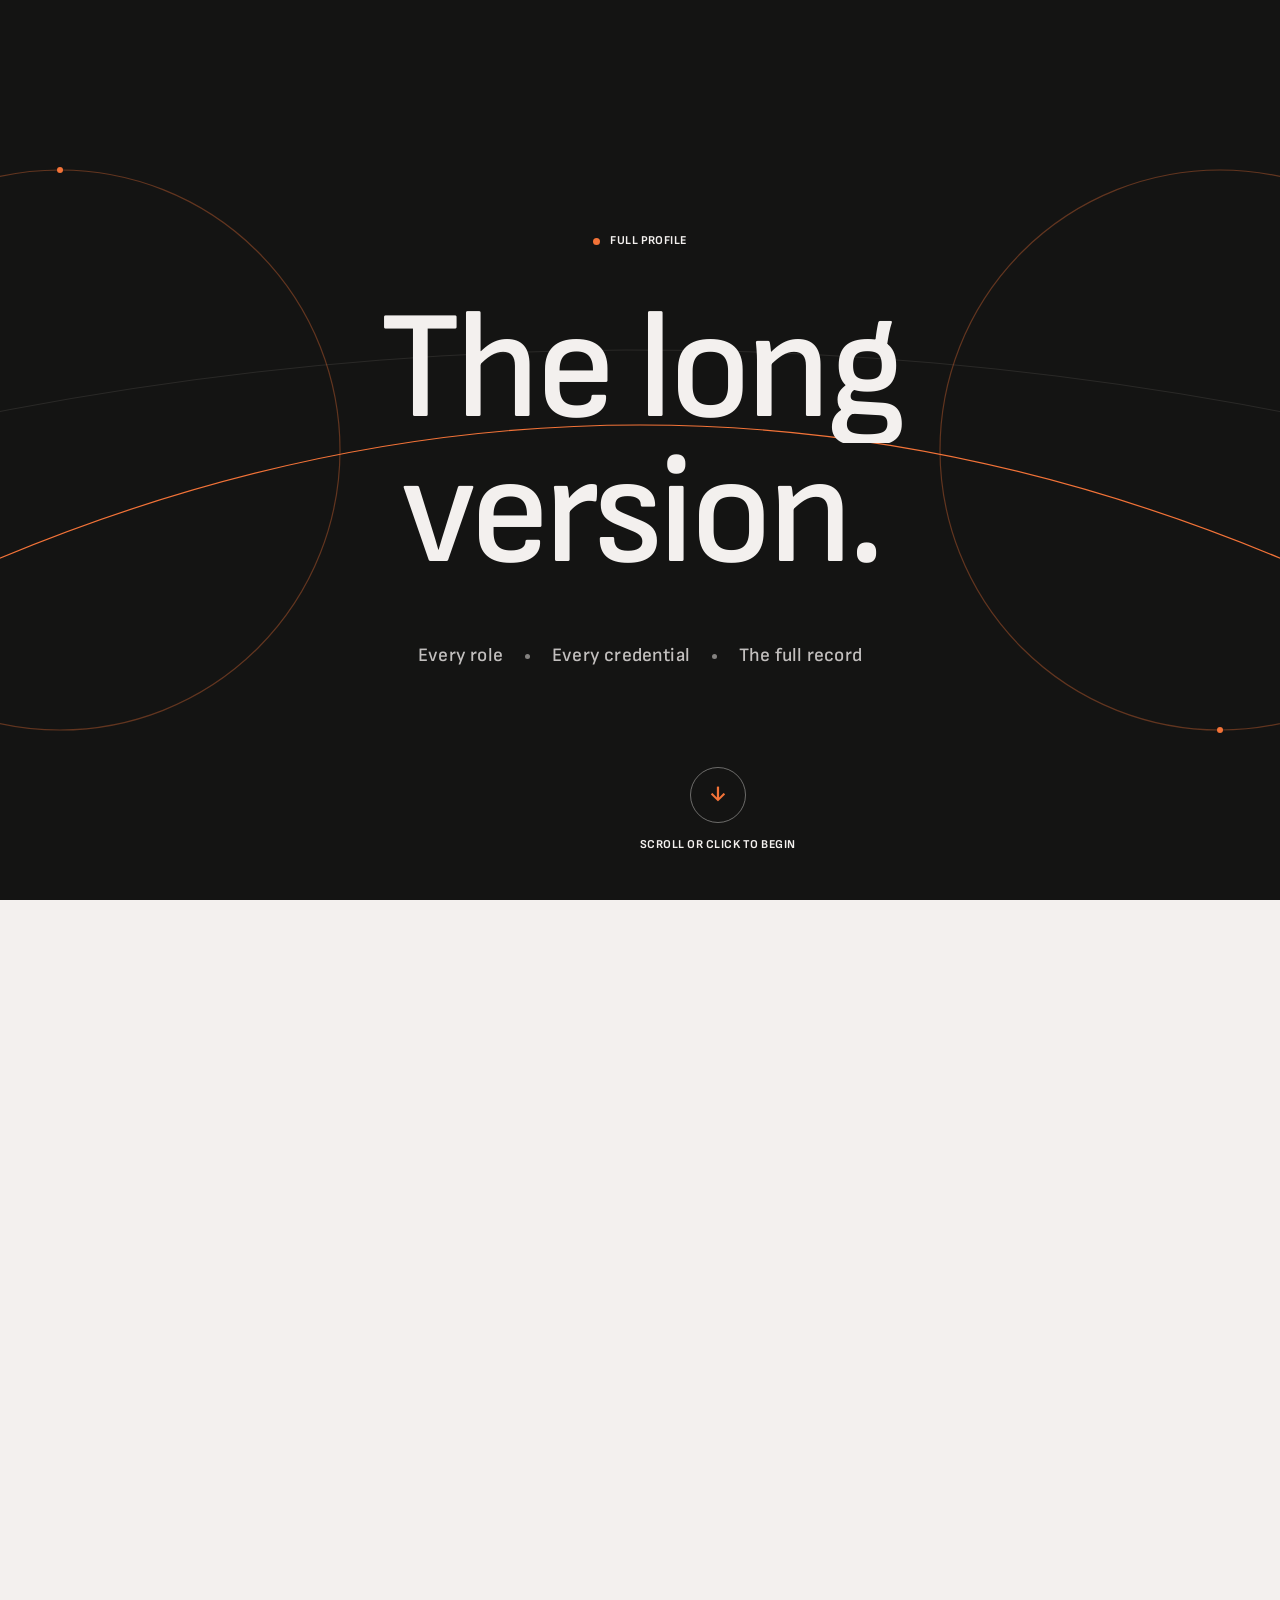
==== commit c30d1a67: "Add mobile responsive layout and content fixes - Comprehensive responsive pass with breakpoints at 9" ====
--- a/full-profile.html
+++ b/full-profile.html
@@ -190,10 +190,28 @@
     color: var(--color-granite);
   }
 
+  @media (max-width: 900px) {
+    .page-header { padding: 140px 0 56px; }
+    .page-header h1 { font-size: clamp(40px, 11vw, 72px); }
+    .page-header .lede { font-size: 16.5px; }
+    .edu-detail-card { padding: 32px 28px; border-radius: 28px; }
+    .edu-detail-card h4 { font-size: 22px; }
+    .vol-item { padding: 24px; }
+    .vol-item h4 { font-size: 19px; }
+    .showcase-item { padding: 28px; border-radius: 24px; }
+    .cert-item { padding: 20px 22px; border-radius: 18px; }
+    .cert-item h4 { font-size: 15px; }
+  }
   @media (max-width: 720px) {
     .cert-grid, .vol-grid, .showcase-grid { grid-template-columns: 1fr; }
-    .edu-detail-card { padding: 32px; }
-    .page-header { padding: 140px 0 64px; }
+    .page-header { padding: 120px 0 48px; }
+    .page-header .back { margin-bottom: 24px; }
+    .tl-bullets li { font-size: 14px; padding-left: 18px; }
+  }
+  @media (max-width: 480px) {
+    .edu-detail-card { padding: 26px 22px; }
+    .edu-detail-card h4 { font-size: 19px; }
+    .edu-detail-card .edu-activities { display: block; font-size: 12.5px; }
   }
 </style>
 </head>
@@ -527,7 +545,6 @@
         <div class="edu-school">Humber College · Toronto, ON</div>
         <div class="edu-meta">Sep 2021 — Apr 2023 · GPA 91.5</div>
         <p class="edu-desc">A 4-semester program focused on preparing students for real-life business situations. The first half covered major functional areas across business leadership, while the final two semesters specialized in Marketing Management — covering Digital Business Management, Strategic Marketing Management, Customer Relationship Management, and Marketing Leadership and Innovation.</p>
-        <div class="edu-activities">President, Rotaract Club · Sports Coordinator, Student Union</div>
       </div>
 
       <div class="edu-detail-card reveal" data-delay="2">
--- a/styles.css
+++ b/styles.css
@@ -148,17 +148,18 @@
 .splash-meta {
   display: flex;
   justify-content: center;
-  gap: 18px;
+  flex-wrap: wrap;
+  gap: 14px 22px;
   align-items: center;
   margin-top: 56px;
-  font-size: 14px;
-  font-weight: var(--fw-medium);
-  letter-spacing: 0.02em;
-  color: rgba(243, 240, 238, 0.65);
+  font-size: clamp(16px, 1.5vw, 19px);
+  font-weight: var(--fw-medium);
+  letter-spacing: 0.01em;
+  color: rgba(243, 240, 238, 0.78);
   opacity: 0;
   animation: rise 700ms var(--ease-out) 1.6s forwards;
 }
-.splash-meta .dot { width: 4px; height: 4px; border-radius: 50%; background: rgba(243,240,238,0.45); }
+.splash-meta .dot { width: 5px; height: 5px; border-radius: 50%; background: rgba(243,240,238,0.5); }
 
 .splash-enter {
   position: absolute;
@@ -1045,6 +1046,7 @@
   letter-spacing: -0.025em;
   line-height: 1;
   text-wrap: balance;
+  color: var(--color-white);
 }
 footer.site h3 em { font-style: italic; font-weight: 400; color: var(--color-light-signal-orange); }
 footer.site .label {
@@ -1107,3 +1109,226 @@
   transition: opacity 600ms var(--ease-out) 200ms;
 }
 main.app.ready { opacity: 1; }
+
+/* =====================================================================
+   MOBILE RESPONSIVE — comprehensive overhaul
+   ===================================================================== */
+
+/* ---------------- Tablet (≤960px) ---------------- */
+@media (max-width: 960px) {
+  :root {
+    --section-pad: 72px;
+    --gutter-page: 32px;
+  }
+
+  /* Section head — stack heading + lede */
+  .section-head { margin-bottom: 48px; gap: 16px; }
+  .section-head .row { flex-direction: column; align-items: flex-start; gap: 20px; }
+  .section-head h2 { max-width: 16ch; }
+  .section-head .lede { max-width: 56ch; }
+
+  /* Hero */
+  .hero h1 { font-size: clamp(40px, 8vw, 72px); margin-top: 24px; }
+  .hero-lede { font-size: 16.5px; margin-top: 22px; max-width: 100%; }
+
+  /* Versatility */
+  .versatility-grid { grid-template-columns: 1fr 1fr; }
+
+  /* Tools */
+  .tools-grid { grid-template-columns: 1fr 1fr; gap: 14px; }
+  .tool-group { padding: 26px 24px; min-height: 0; }
+
+  /* Education */
+  .edu-card { padding: 28px 26px; }
+
+  /* CTA band */
+  .cta-band { padding: 56px 40px; }
+
+  /* Work cards */
+  .work-card { padding: 32px 28px; border-radius: 28px; }
+  .work-card h3 { font-size: 23px; }
+
+  /* Footer */
+  footer.site { padding: 72px 0 36px; }
+  footer.site .row { padding-bottom: 48px; }
+}
+
+/* ---------------- Mobile (≤720px) ---------------- */
+@media (max-width: 720px) {
+  :root {
+    --section-pad: 64px;
+    --gutter-page: 24px;
+  }
+
+  /* Nav pill — compact, just brand + CTA */
+  .nav-pill {
+    top: 16px;
+    width: calc(100% - 32px);
+    max-width: 420px;
+    padding: 8px 8px 8px 18px;
+    gap: 12px;
+    justify-content: space-between;
+  }
+  .nav-brand { font-size: 14px; }
+  .nav-cta { padding: 9px 16px; font-size: 12.5px; }
+
+  /* Hero */
+  .hero { padding: 130px 0 56px; }
+  .hero .watermark { top: 90px; font-size: clamp(96px, 28vw, 180px); }
+  .hero-grid { gap: 40px; }
+  .hero h1 { font-size: clamp(38px, 11vw, 64px); }
+  .hero-stats {
+    margin-top: 56px;
+    grid-template-columns: 1fr 1fr;
+    gap: 28px 20px;
+    padding-top: 28px;
+  }
+  .stat-num { font-size: clamp(36px, 11vw, 56px); }
+  .stat-label { font-size: 12.5px; }
+  .portrait-wrap { width: 240px; height: 240px; }
+  .portrait-initials { font-size: 80px; }
+
+  /* Section headings tighten */
+  .section-head h2 { font-size: clamp(30px, 8vw, 44px); }
+  .section-head .lede { font-size: 16px; }
+
+  /* Versatility */
+  .versatility .watermark { font-size: clamp(72px, 22vw, 140px); top: 30px; right: -30px; }
+  .video-frame { border-radius: 24px; margin-top: 32px; }
+  .video-caption { font-size: 14px; }
+  .versatility-grid { grid-template-columns: 1fr; gap: 12px; margin-top: 48px; }
+  .v-tile { padding: 24px 22px; border-radius: 20px; }
+
+  /* About — stack */
+  .about-text p { font-size: 16px; }
+  .trait { padding: 22px 0; }
+  .trait h4 { font-size: 17px; }
+  .trait p { font-size: 14px; }
+
+  /* Work cards */
+  .work-grid { gap: 12px; }
+  .work-card { padding: 26px 24px; border-radius: 24px; gap: 12px; }
+  .work-card h3 { font-size: 21px; }
+  .work-desc { font-size: 14px; }
+  .chip { font-size: 11.5px; padding: 6px 12px; }
+
+  /* Skills strip */
+  .skills-strip { gap: 8px; margin-top: 24px; }
+  .skills-strip span { font-size: 12.5px; padding: 8px 16px; }
+
+  /* Analytics feature */
+  .analytics-feature { padding: 28px 24px; border-radius: 28px; gap: 28px; }
+  .dashboard-mock { padding: 18px; border-radius: 18px; }
+  .dashboard-mock .tile .val { font-size: 19px; }
+
+  /* Tools */
+  .tools-grid { grid-template-columns: 1fr; }
+
+  /* Timeline */
+  .timeline { margin-top: 16px; }
+  .tl-row { padding: 24px 0; gap: 10px; }
+  .tl-date { font-size: 12px; }
+  .tl-role { font-size: 21px; }
+  .tl-company { font-size: 13.5px; margin-bottom: 8px; }
+  .tl-desc { font-size: 14px; }
+
+  /* Education on home */
+  .edu-grid { grid-template-columns: 1fr; gap: 12px; }
+  .edu-card { padding: 26px 24px; border-radius: 24px; }
+  .edu-card h4 { font-size: 19px; }
+
+  /* CTA band */
+  .cta-band {
+    padding: 48px 28px;
+    border-radius: 32px;
+    gap: 32px;
+  }
+  .cta-band h2 { font-size: clamp(26px, 7.5vw, 38px); }
+  .cta-band .cta-actions { flex-direction: column; align-items: stretch; gap: 10px; }
+  .cta-band .ink-pill,
+  .cta-band .ghost-pill { justify-content: center; padding: 14px 22px; font-size: 14.5px; }
+
+  /* Footer */
+  footer.site { padding: 64px 0 32px; }
+  footer.site .row { gap: 36px; padding-bottom: 36px; }
+  footer.site h3 { font-size: clamp(30px, 9vw, 44px); }
+  footer.site .col p,
+  footer.site .col a { font-size: 15px; }
+  footer.site .bottom { margin-top: 28px; font-size: 12px; }
+
+  /* Watermarks — pull in so they don't crash sections */
+  .watermark { font-size: clamp(72px, 22vw, 160px) !important; }
+
+  /* Global orbit — shrink so it doesn't dominate */
+  .global-orbit { width: 360px; height: 360px; right: -160px; opacity: 0.22; }
+
+  /* Splash refinements */
+  .splash-eyebrow { margin-bottom: 32px; font-size: 11px; }
+  .splash-tagline { font-size: clamp(48px, 14vw, 88px); }
+  .splash-meta { margin-top: 36px; gap: 10px 14px; }
+  .splash-enter { bottom: 32px; gap: 10px; font-size: 11px; }
+  .splash-enter-circle { width: 48px; height: 48px; }
+}
+
+/* ---------------- Small mobile (≤480px) ---------------- */
+@media (max-width: 480px) {
+  :root {
+    --gutter-page: 20px;
+  }
+  .container, .container-narrow { padding: 0 20px; }
+
+  /* Splash — tighten further */
+  .splash-tagline { font-size: clamp(42px, 14vw, 64px); line-height: 0.98; }
+  .splash-meta {
+    flex-direction: column;
+    gap: 4px;
+    margin-top: 28px;
+    font-size: 15px;
+  }
+  .splash-meta .dot { display: none; }
+  .splash-content { padding: 0 20px; }
+
+  /* Hero stats — single column readable */
+  .hero-stats { grid-template-columns: 1fr 1fr; gap: 24px 16px; }
+  .stat-label { max-width: none; }
+
+  /* Section heading slightly tighter */
+  .section-head h2 { font-size: clamp(28px, 9vw, 38px); max-width: 18ch; }
+
+  /* Work card */
+  .work-card { padding: 22px 20px; border-radius: 22px; }
+  .work-card h3 { font-size: 19px; line-height: 1.18; }
+
+  /* Versatility v-tile */
+  .v-tile { padding: 22px 20px; }
+  .v-tile h4 { font-size: 16px; }
+
+  /* Tools */
+  .tool-group { padding: 24px 22px; border-radius: 20px; }
+  .tool-group h4 { font-size: 17px; }
+
+  /* CTA band */
+  .cta-band { padding: 40px 24px; border-radius: 28px; }
+
+  /* Footer */
+  footer.site h3 { font-size: clamp(28px, 10vw, 38px); }
+  footer.site .bottom { flex-direction: column; gap: 8px; align-items: flex-start; }
+
+  /* Portrait smaller */
+  .portrait-wrap { width: 200px; height: 200px; }
+  .portrait-initials { font-size: 68px; }
+  .portrait-satellite { width: 44px; height: 44px; font-size: 17px; }
+
+  /* Analytics feature */
+  .analytics-feature { padding: 24px 20px; }
+
+  /* Timeline role text */
+  .tl-role { font-size: 19px; }
+}
+
+/* ---------------- Very narrow (≤360px) ---------------- */
+@media (max-width: 360px) {
+  .hero-stats { grid-template-columns: 1fr; }
+  .nav-pill { padding: 7px 7px 7px 14px; }
+  .nav-cta { padding: 8px 12px; font-size: 12px; }
+}
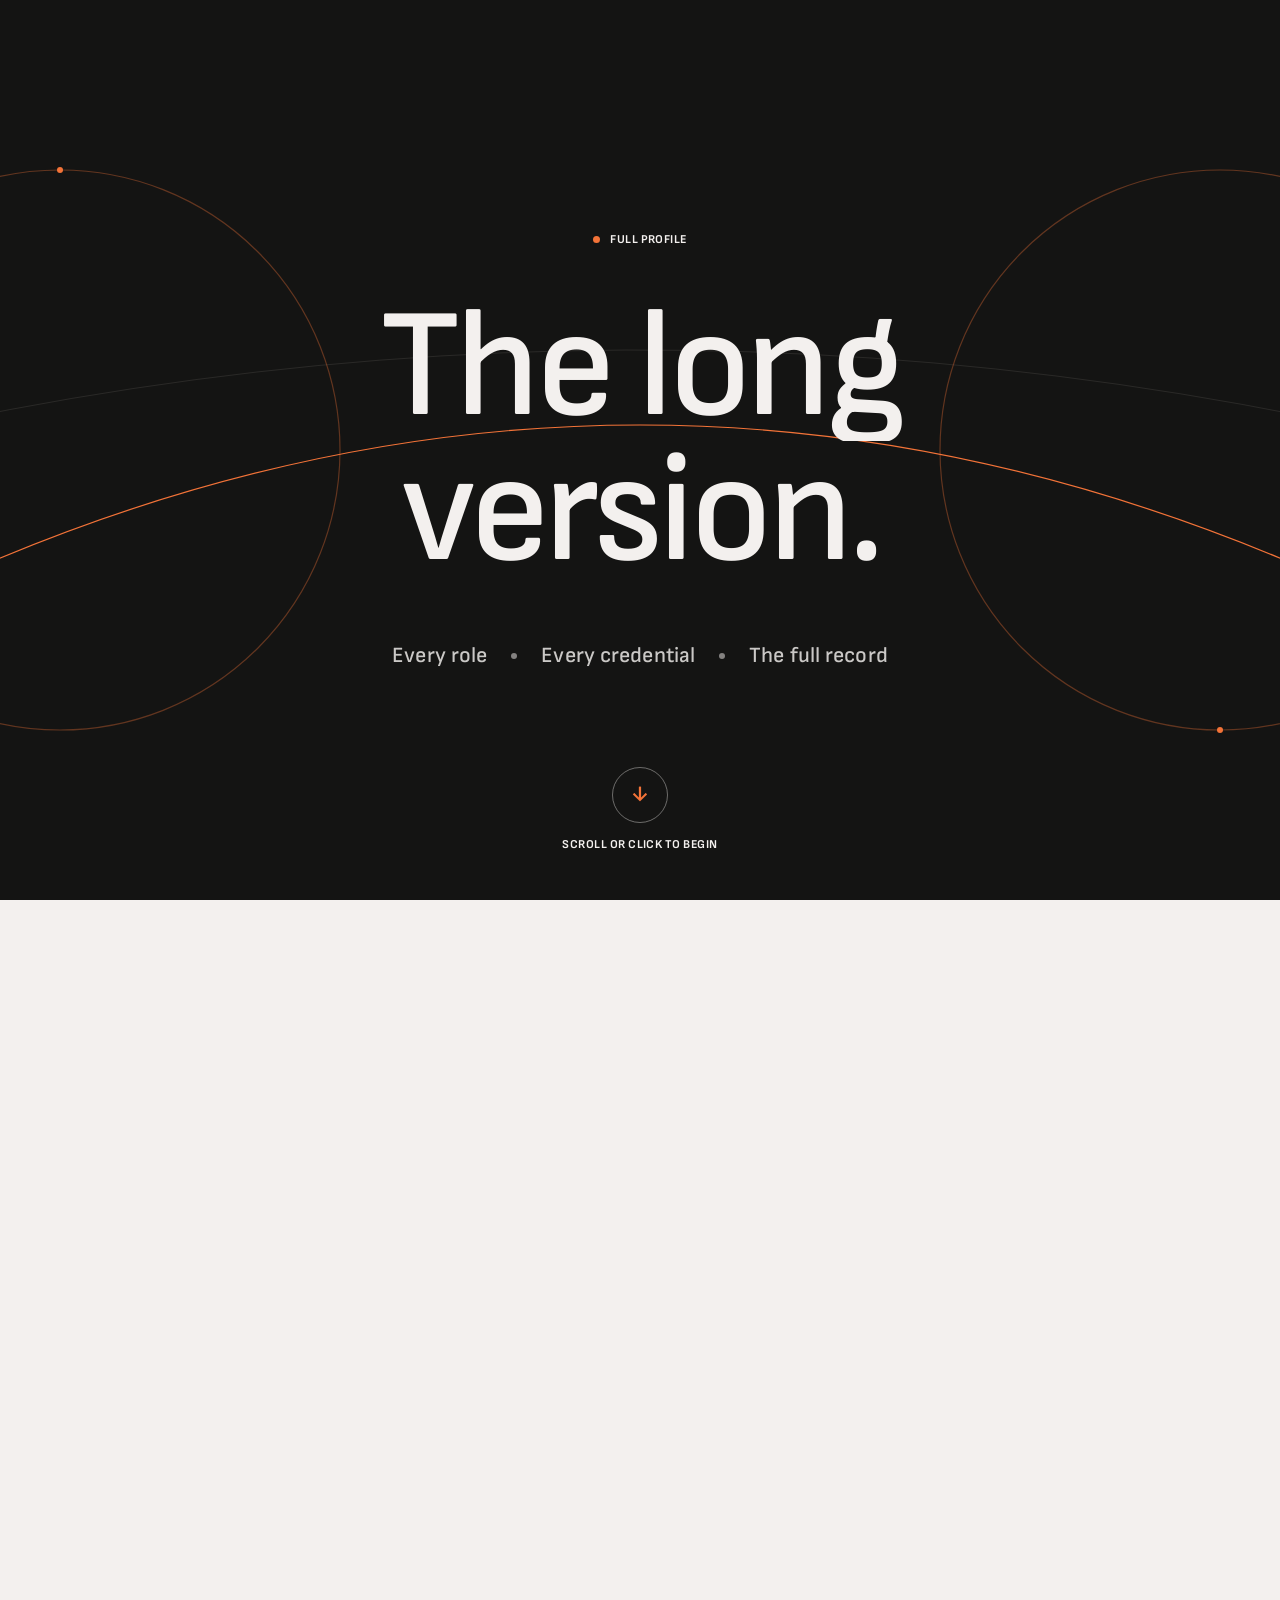
==== commit f02f354d: "Add dedicated /portfolio design showcase page - New portfolio.html highlighting formal design work f" ====
--- a/full-profile.html
+++ b/full-profile.html
@@ -258,13 +258,13 @@
 <nav class="nav-pill" id="nav" aria-label="Primary navigation">
   <a class="nav-brand" href="index.html">Aashiq Siddik<span class="dot">.</span></a>
   <ul class="nav-links">
+    <li><a href="portfolio.html">Portfolio</a></li>
     <li><a href="#experience">Experience</a></li>
-    <li><a href="#portfolio">Portfolio</a></li>
     <li><a href="#certs">Certifications</a></li>
     <li><a href="#education">Education</a></li>
     <li><a href="#volunteer">Volunteering</a></li>
   </ul>
-  <a class="nav-cta" href="index.html">← Back to portfolio</a>
+  <a class="nav-cta" href="index.html">← Back to home</a>
 </nav>
 
 
--- a/styles.css
+++ b/styles.css
@@ -4,7 +4,7 @@
    ===================================================================== */
 
 * { margin: 0; padding: 0; box-sizing: border-box; }
-html { scroll-behavior: smooth; }
+html { scroll-behavior: smooth; overflow-x: hidden; }
 
 body {
   background: var(--bg);
@@ -14,6 +14,7 @@
   font-size: var(--fs-body);
   line-height: var(--lh-body);
   overflow-x: hidden;
+  width: 100%;
   -webkit-font-smoothing: antialiased;
 }
 
@@ -149,23 +150,25 @@
   display: flex;
   justify-content: center;
   flex-wrap: wrap;
-  gap: 14px 22px;
+  gap: 14px 24px;
   align-items: center;
   margin-top: 56px;
-  font-size: clamp(16px, 1.5vw, 19px);
-  font-weight: var(--fw-medium);
-  letter-spacing: 0.01em;
-  color: rgba(243, 240, 238, 0.78);
+  font-size: clamp(18px, 1.7vw, 23px);
+  font-weight: var(--fw-medium);
+  letter-spacing: 0.005em;
+  color: rgba(243, 240, 238, 0.82);
   opacity: 0;
   animation: rise 700ms var(--ease-out) 1.6s forwards;
 }
-.splash-meta .dot { width: 5px; height: 5px; border-radius: 50%; background: rgba(243,240,238,0.5); }
+.splash-meta .dot { width: 6px; height: 6px; border-radius: 50%; background: rgba(243,240,238,0.5); }
 
 .splash-enter {
   position: absolute;
   bottom: 48px;
-  left: 50%;
-  transform: translateX(-50%);
+  left: 0;
+  right: 0;
+  margin: 0 auto;
+  width: fit-content;
   display: flex;
   flex-direction: column;
   align-items: center;
@@ -368,6 +371,7 @@
 section {
   position: relative;
   padding: var(--section-pad) 0;
+  overflow: hidden;
 }
 
 section.lifted { background: var(--color-canvas-lifted); }
@@ -1257,16 +1261,46 @@
   footer.site .bottom { margin-top: 28px; font-size: 12px; }
 
   /* Watermarks — pull in so they don't crash sections */
-  .watermark { font-size: clamp(72px, 22vw, 160px) !important; }
+  .watermark {
+    font-size: clamp(64px, 20vw, 140px) !important;
+    max-width: 100%;
+    overflow: hidden;
+  }
 
   /* Global orbit — shrink so it doesn't dominate */
-  .global-orbit { width: 360px; height: 360px; right: -160px; opacity: 0.22; }
+  .global-orbit { width: 360px; height: 360px; right: -180px; opacity: 0.22; }
 
   /* Splash refinements */
-  .splash-eyebrow { margin-bottom: 32px; font-size: 11px; }
-  .splash-tagline { font-size: clamp(48px, 14vw, 88px); }
-  .splash-meta { margin-top: 36px; gap: 10px 14px; }
-  .splash-enter { bottom: 32px; gap: 10px; font-size: 11px; }
+  .splash { padding: 0; }
+  .splash-content {
+    width: 100%;
+    padding: 0 24px;
+    display: flex;
+    flex-direction: column;
+    align-items: center;
+  }
+  .splash-eyebrow { margin-bottom: 28px; font-size: 11px; }
+  .splash-tagline {
+    font-size: clamp(44px, 13vw, 76px);
+    line-height: 0.98;
+    width: 100%;
+    text-wrap: balance;
+  }
+  .splash-tagline .line { white-space: normal; }
+  .splash-meta {
+    margin-top: 32px;
+    gap: 8px 14px;
+    font-size: 14.5px;
+    flex-wrap: wrap;
+    justify-content: center;
+    max-width: 320px;
+  }
+  .splash-enter {
+    bottom: 28px;
+    gap: 10px;
+    font-size: 11px;
+    width: max-content;
+  }
   .splash-enter-circle { width: 48px; height: 48px; }
 }
 
@@ -1278,15 +1312,17 @@
   .container, .container-narrow { padding: 0 20px; }
 
   /* Splash — tighten further */
-  .splash-tagline { font-size: clamp(42px, 14vw, 64px); line-height: 0.98; }
+  .splash-tagline { font-size: clamp(38px, 13vw, 60px); line-height: 0.98; }
   .splash-meta {
-    flex-direction: column;
-    gap: 4px;
-    margin-top: 28px;
-    font-size: 15px;
+    flex-direction: row;
+    flex-wrap: wrap;
+    justify-content: center;
+    gap: 6px 12px;
+    margin-top: 24px;
+    font-size: 13.5px;
+    max-width: 280px;
   }
-  .splash-meta .dot { display: none; }
-  .splash-content { padding: 0 20px; }
+  .splash-content { padding: 0 16px; }
 
   /* Hero stats — single column readable */
   .hero-stats { grid-template-columns: 1fr 1fr; gap: 24px 16px; }
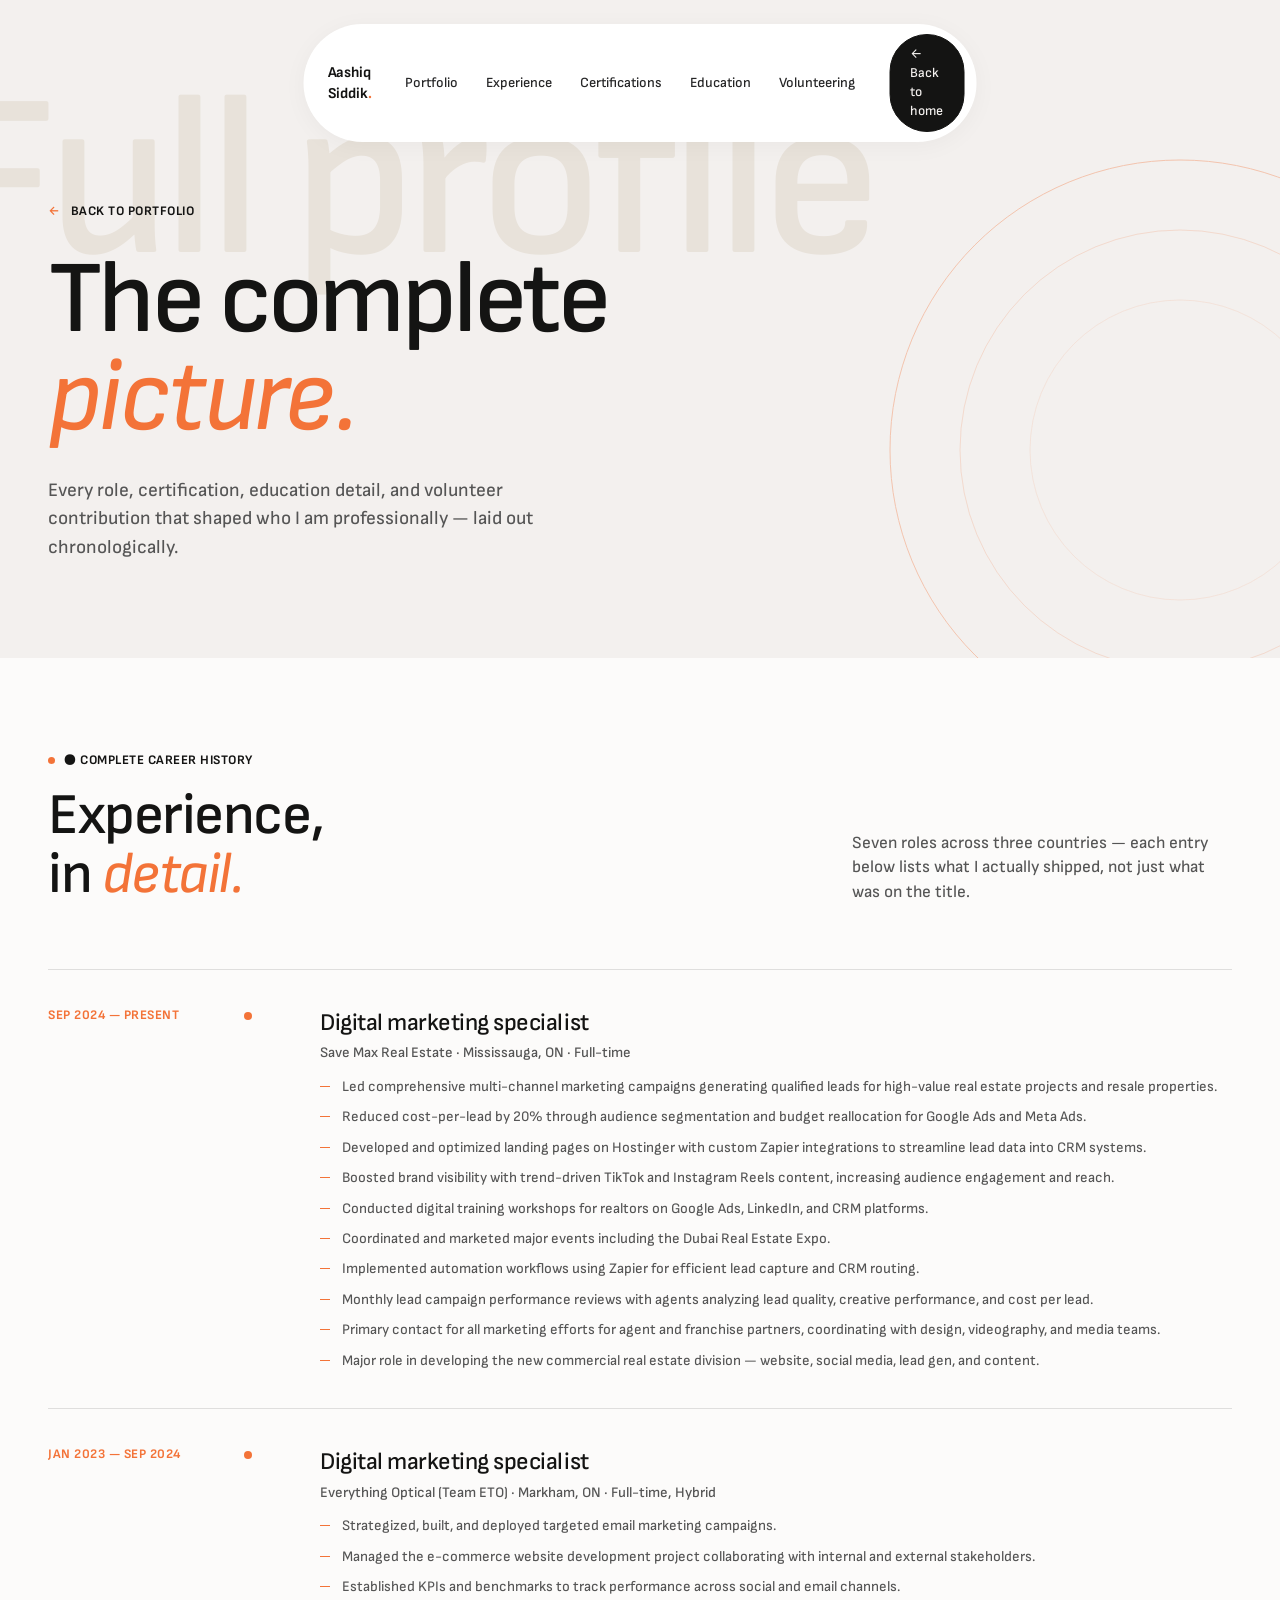
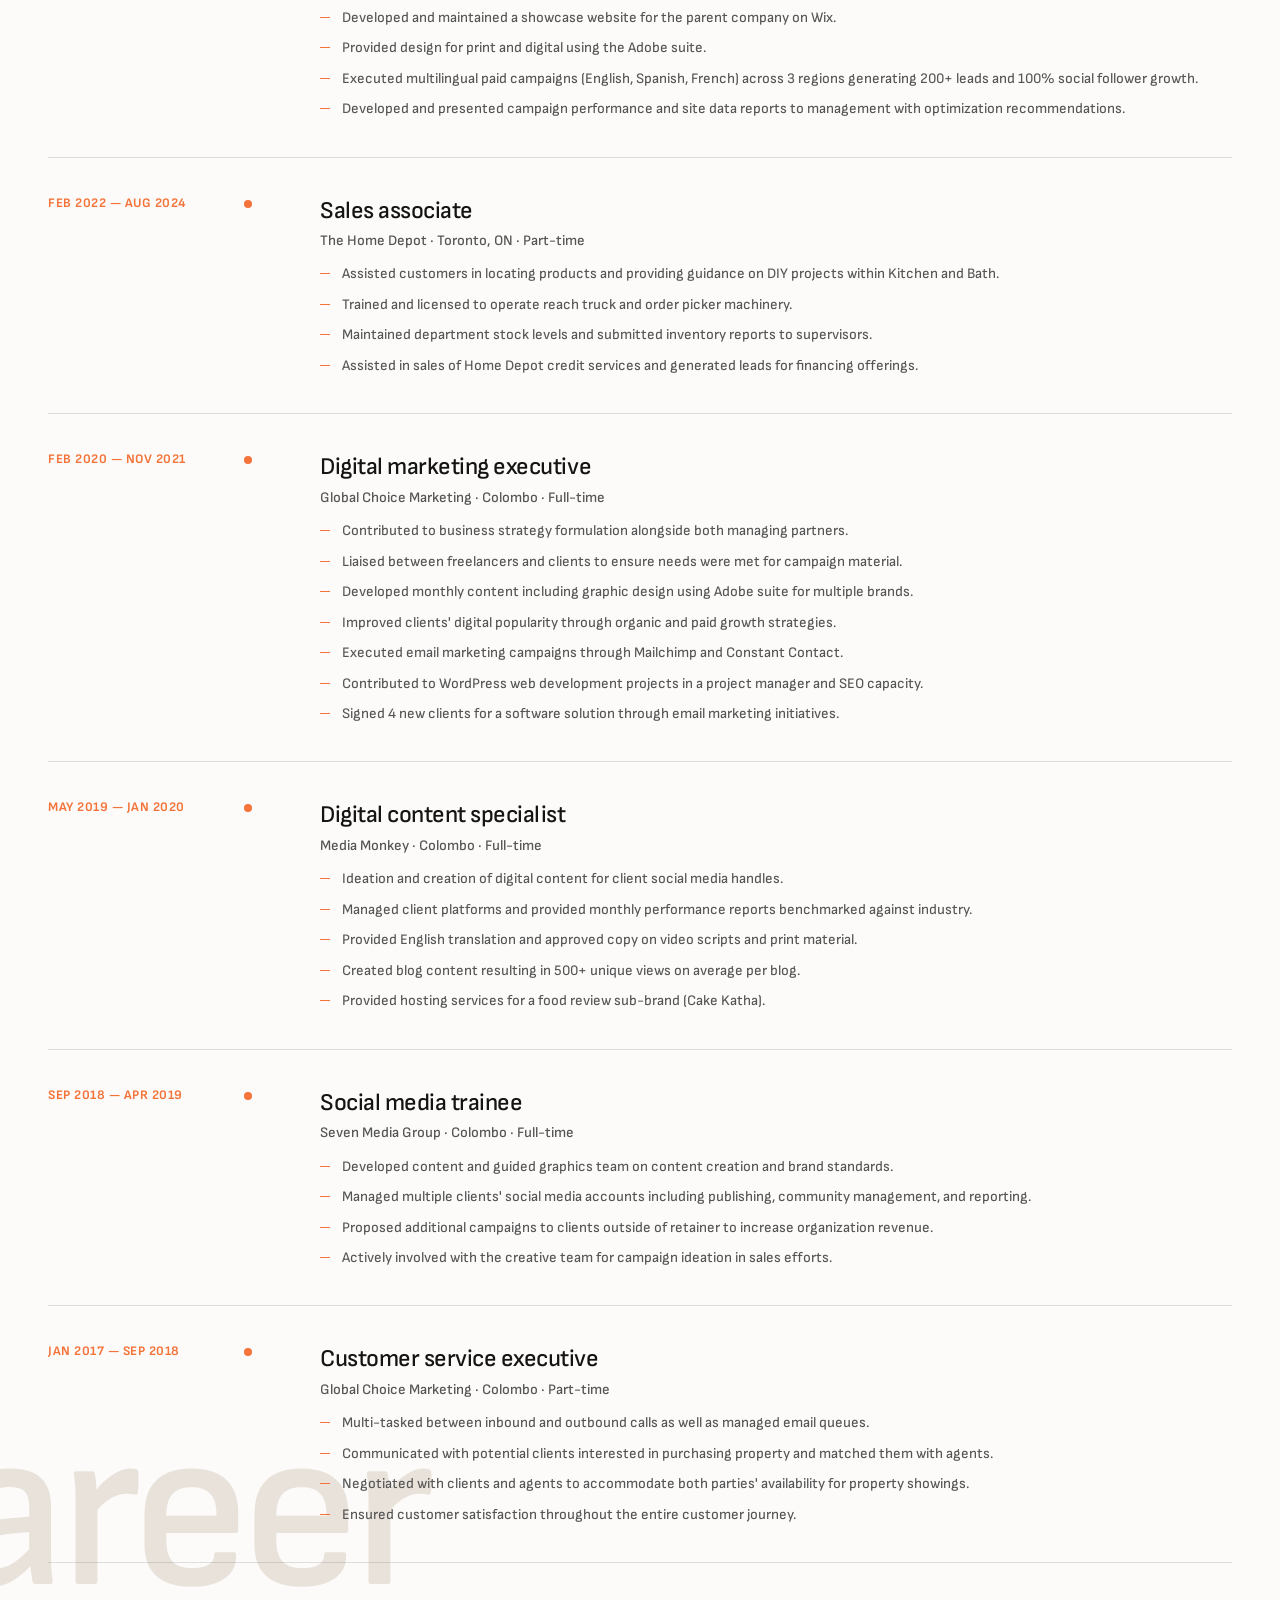
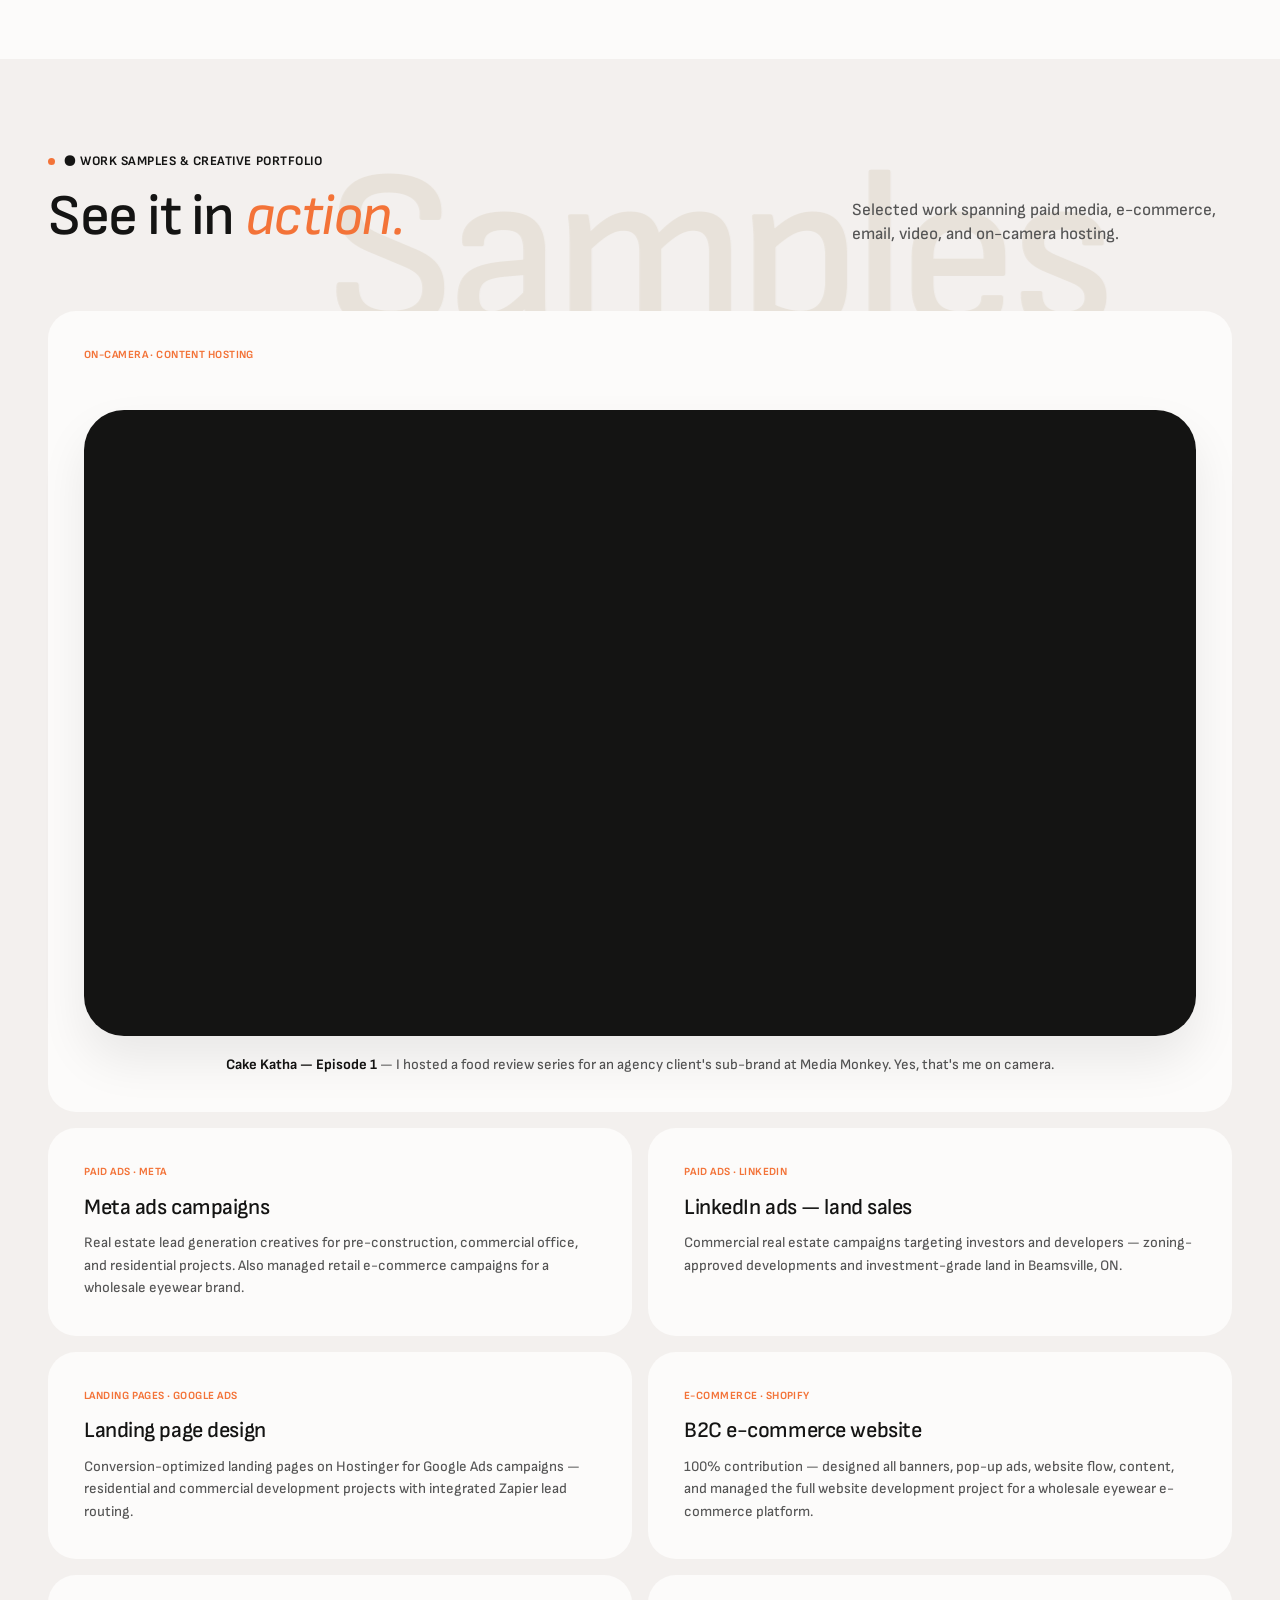
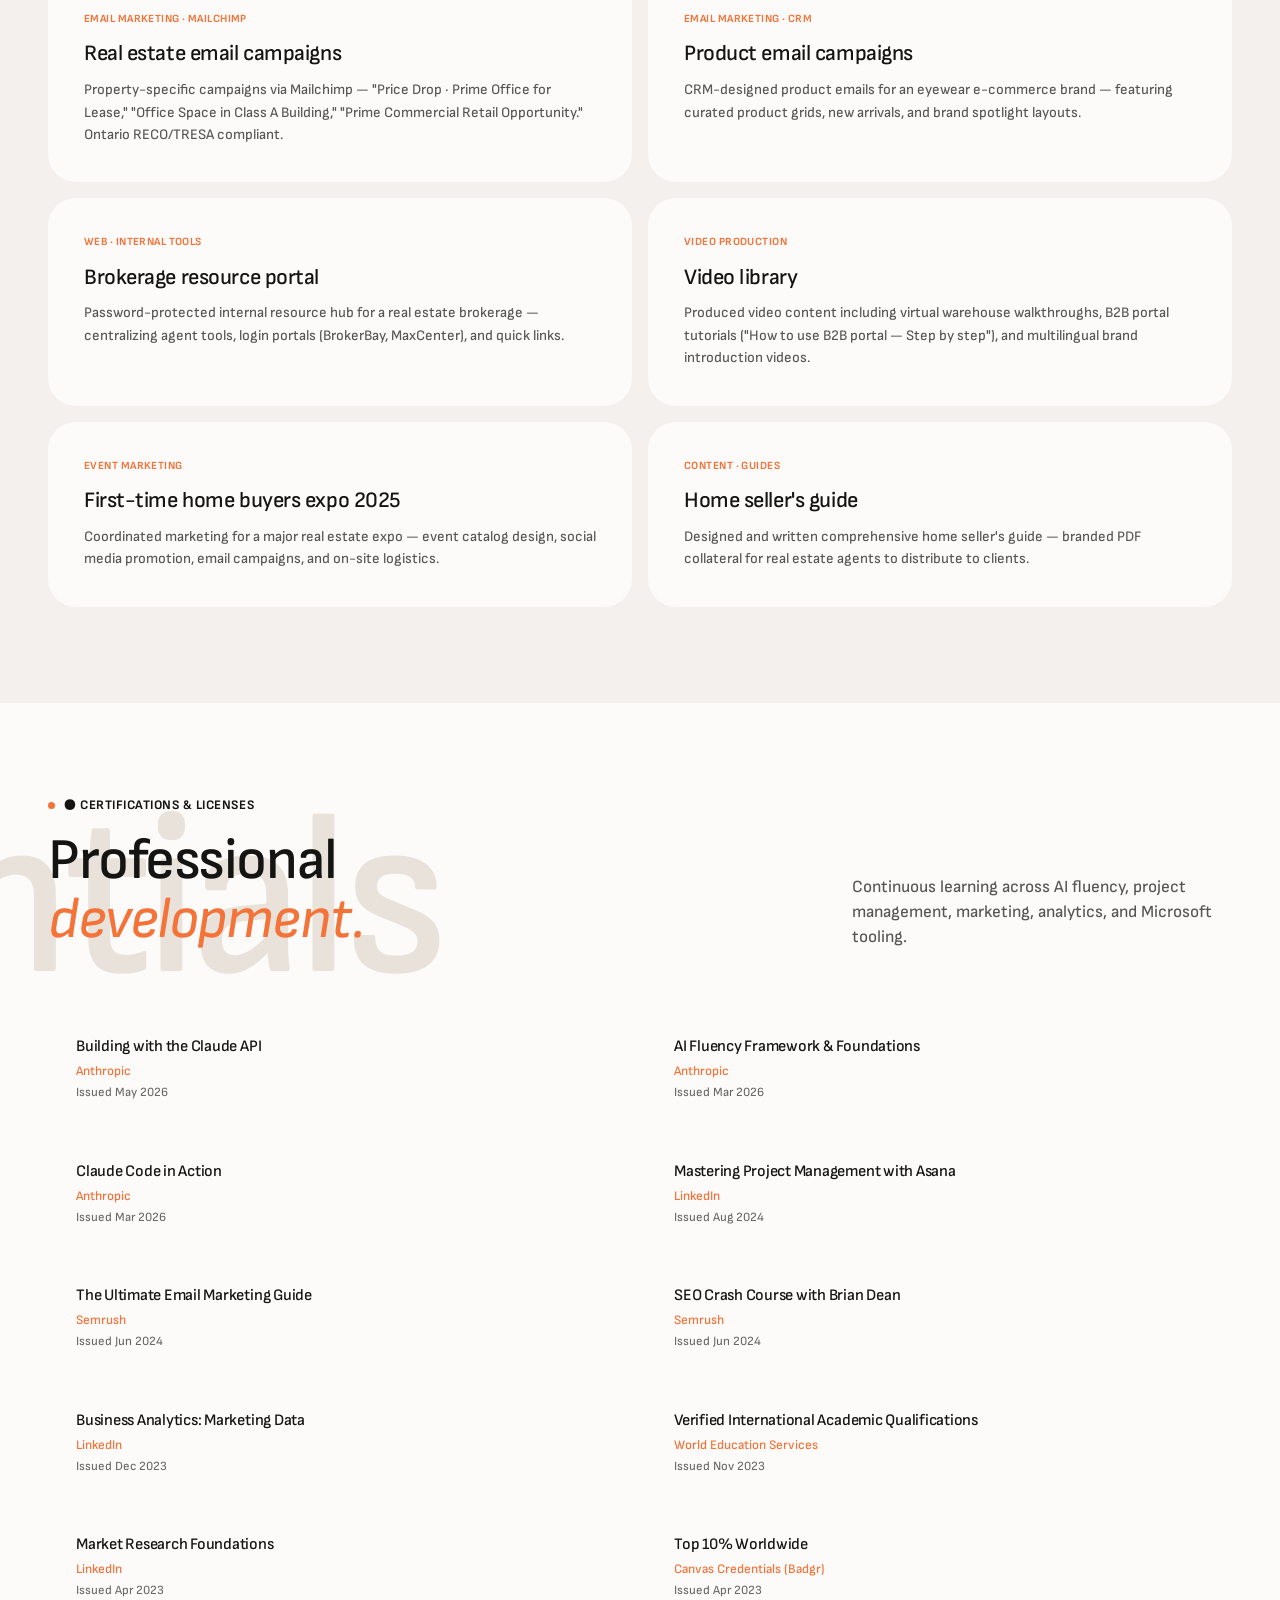
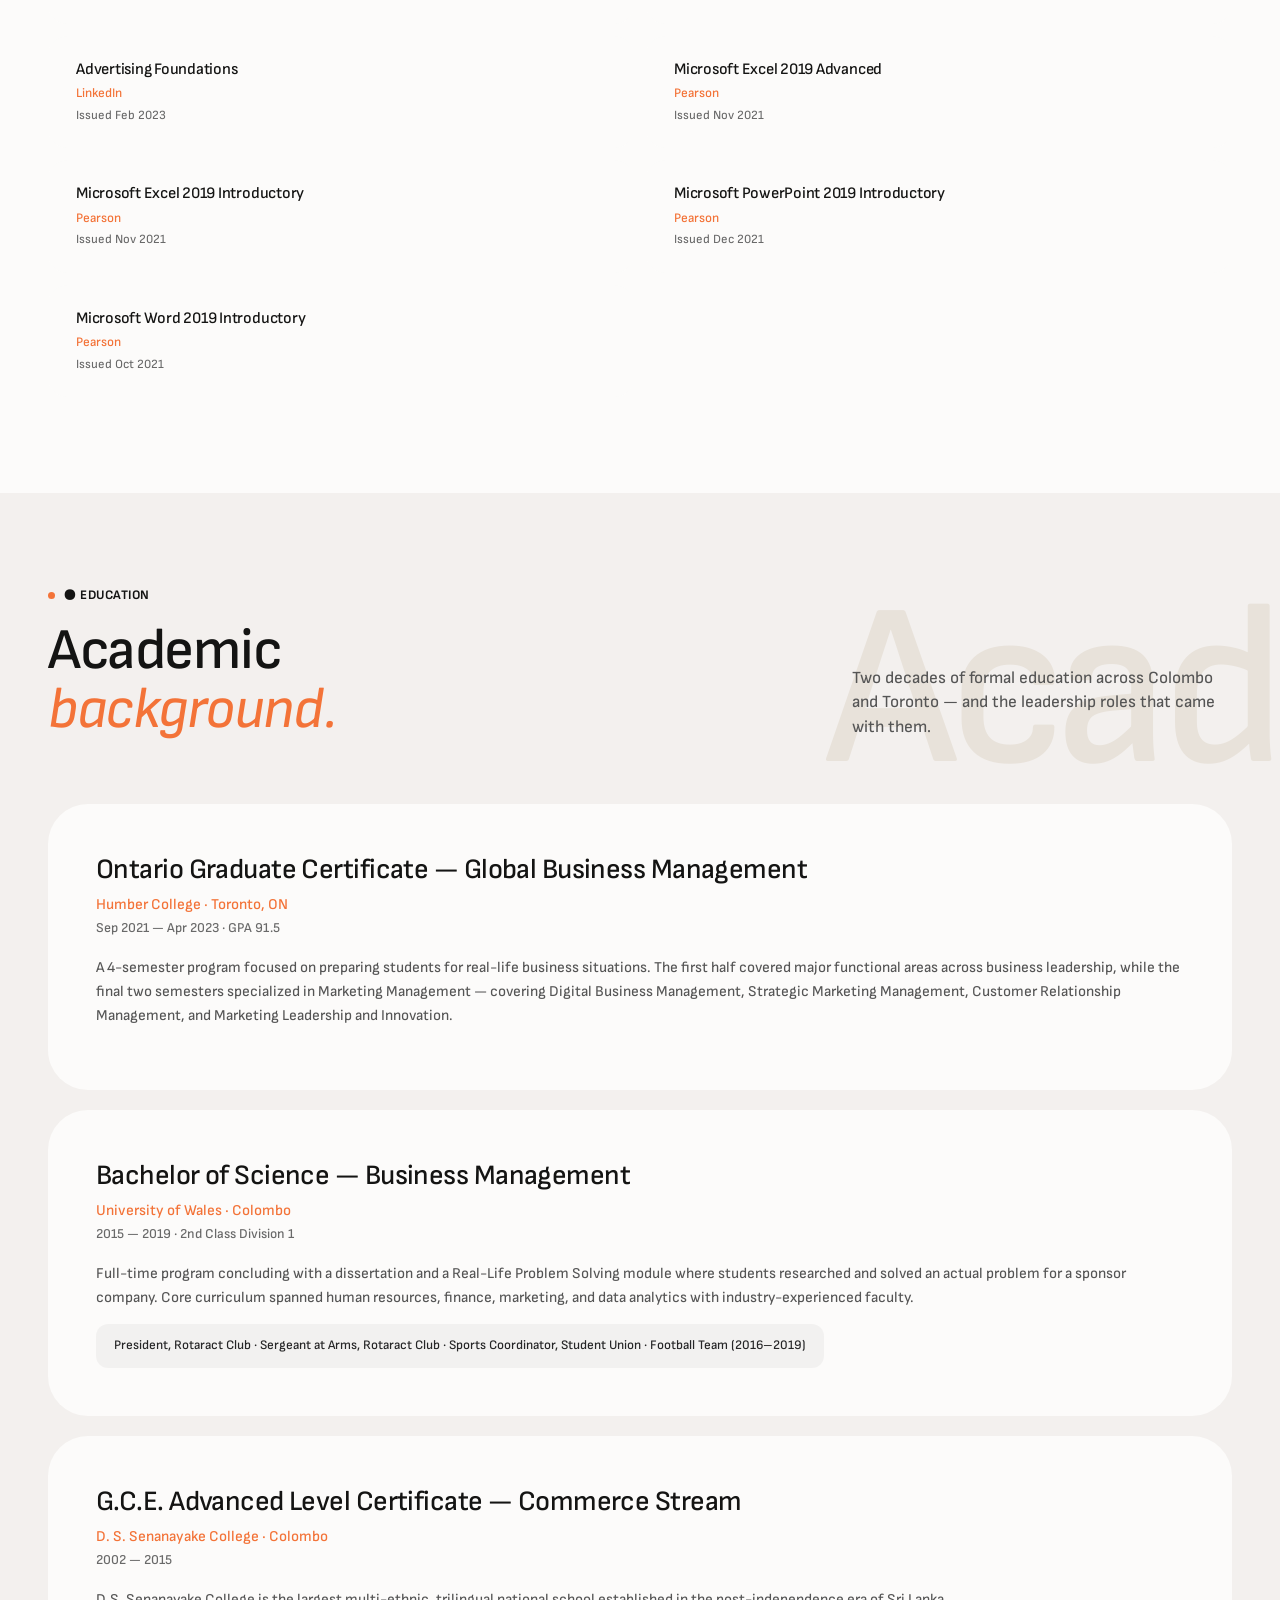
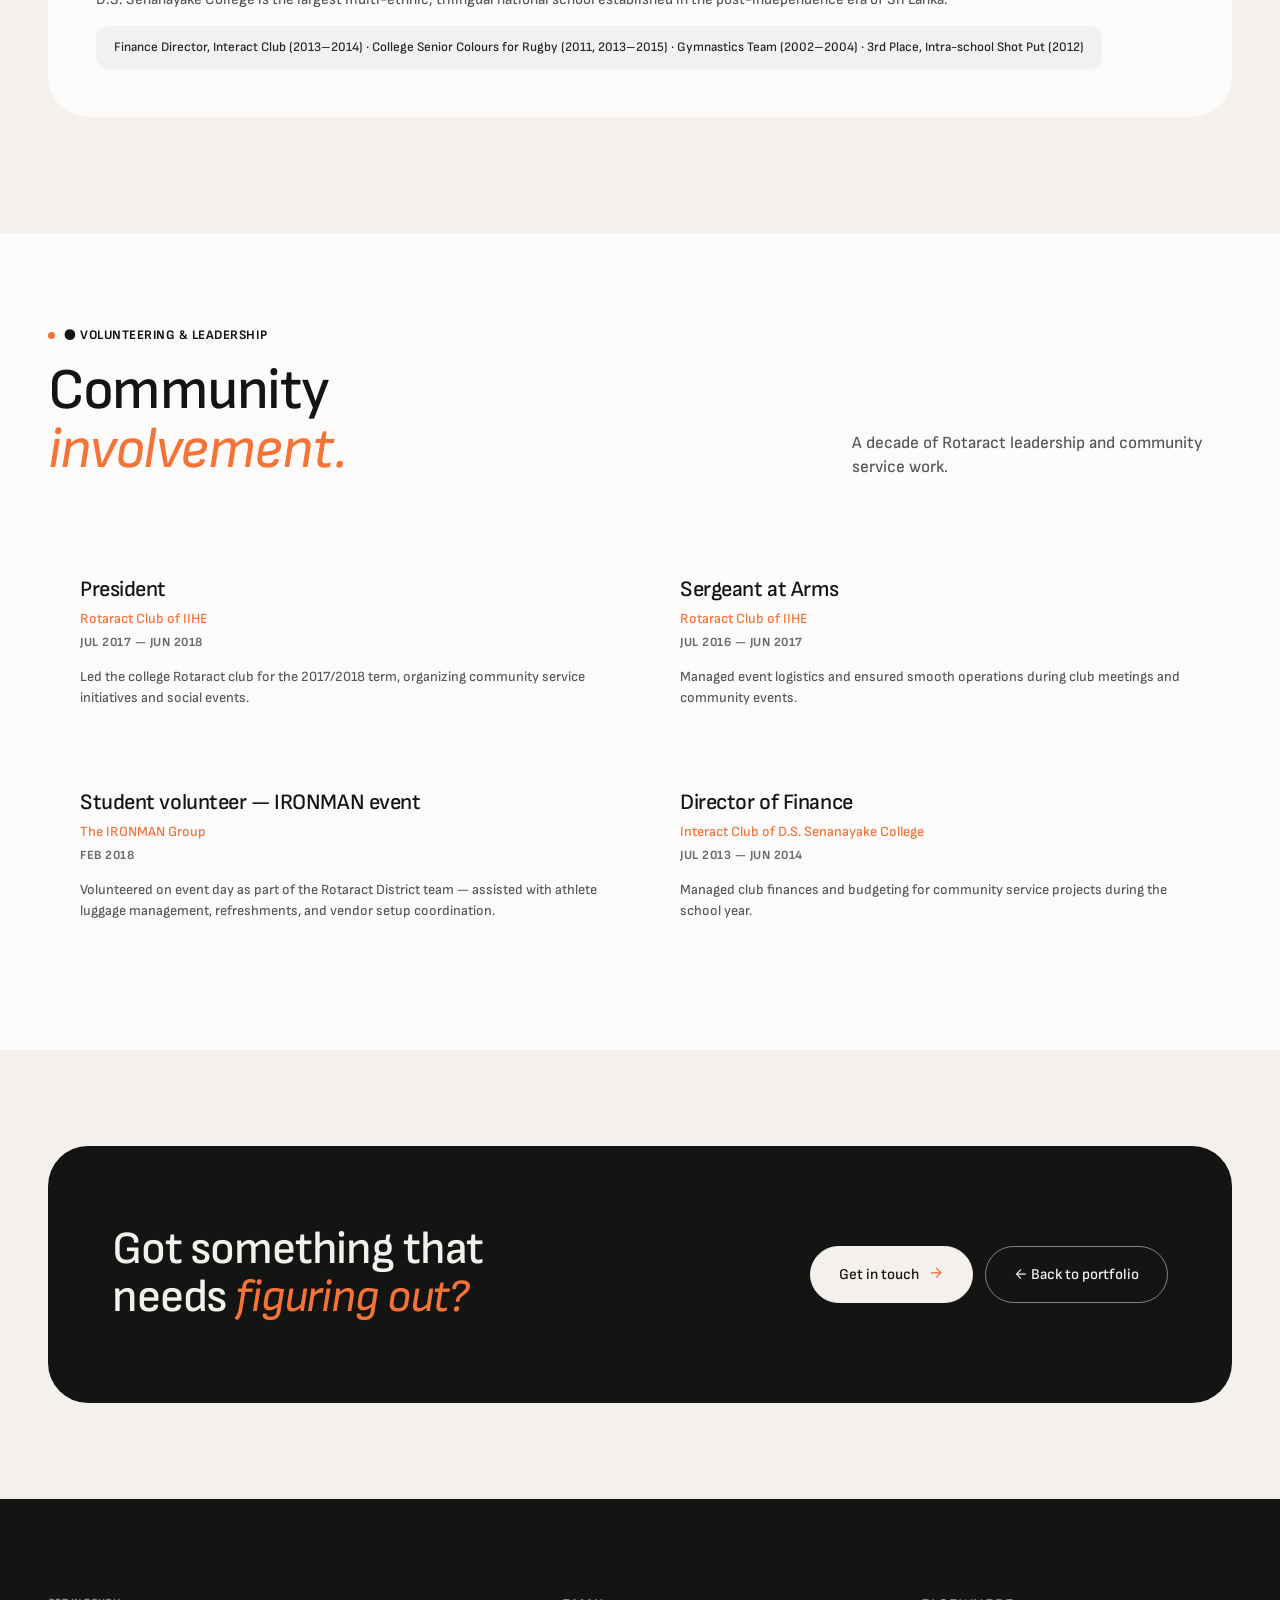
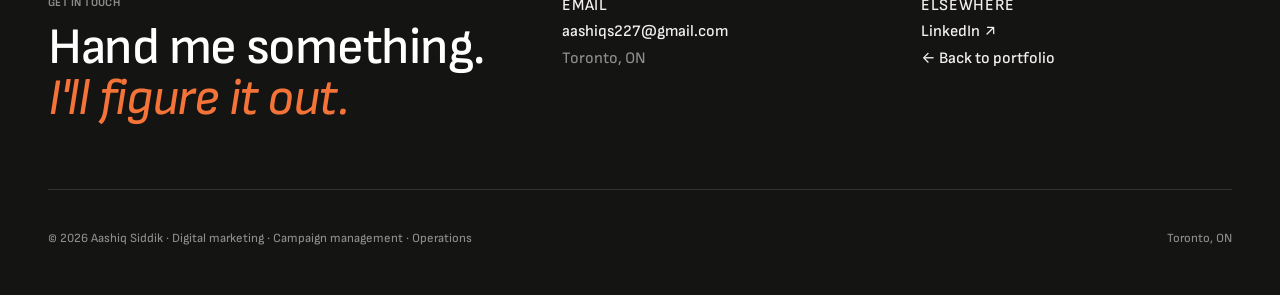
==== commit 6cdef693: "Remove the intro splash animation across all pages - Drop the dark cinematic splash/loading screen f" ====
--- a/full-profile.html
+++ b/full-profile.html
@@ -216,40 +216,6 @@
 </style>
 </head>
 <body>
-
-<!-- =====================================================================
-     SPLASH — shorter "loading" splash for inner page
-     ===================================================================== -->
-<div class="splash" id="splash" data-screen-label="00 Splash">
-  <div class="splash-arcs" aria-hidden="true">
-    <svg viewBox="0 0 1600 900" preserveAspectRatio="xMidYMid slice">
-      <path d="M -200 750 Q 800 100 1800 750" style="--len: 2400; --delay: 0.2s"/>
-      <path d="M -200 500 Q 800 200 1800 500" class="ghost" style="--len: 2000; --delay: 0s"/>
-      <circle cx="220" cy="450" r="280" style="--len: 1800; --delay: 0.6s" class="dim"/>
-      <circle cx="1380" cy="450" r="280" style="--len: 1800; --delay: 0.8s" class="dim"/>
-      <circle cx="220" cy="170" r="3" class="dot" style="--delay: 1.4s"/>
-      <circle cx="1380" cy="730" r="3" class="dot" style="--delay: 1.6s"/>
-    </svg>
-  </div>
-  <div class="splash-content">
-    <div class="splash-eyebrow">Full profile</div>
-    <h1 class="splash-tagline">
-      <span class="line" data-stagger>The long</span>
-      <span class="line" data-stagger><span class="italic">version.</span></span>
-    </h1>
-    <div class="splash-meta">
-      <span>Every role</span>
-      <span class="dot"></span>
-      <span>Every credential</span>
-      <span class="dot"></span>
-      <span>The full record</span>
-    </div>
-  </div>
-  <button class="splash-enter" id="enterBtn" type="button" aria-label="Enter">
-    <span class="splash-enter-circle"><span class="arrow">↓</span></span>
-    <span>Scroll or click to begin</span>
-  </button>
-</div>
 
 
 <!-- =====================================================================
--- a/styles.css
+++ b/styles.css
@@ -1106,12 +1106,9 @@
 section.ink ~ .global-orbit { opacity: 0; }
 
 /* ---------------------------------------------------------------------
-   PAGE-ENTRY (after splash)
-   --------------------------------------------------------------------- */
-main.app {
-  opacity: 0;
-  transition: opacity 600ms var(--ease-out) 200ms;
-}
+   PAGE-ENTRY — splash removed, content is visible immediately
+   --------------------------------------------------------------------- */
+main.app { opacity: 1; }
 main.app.ready { opacity: 1; }
 
 /* =====================================================================
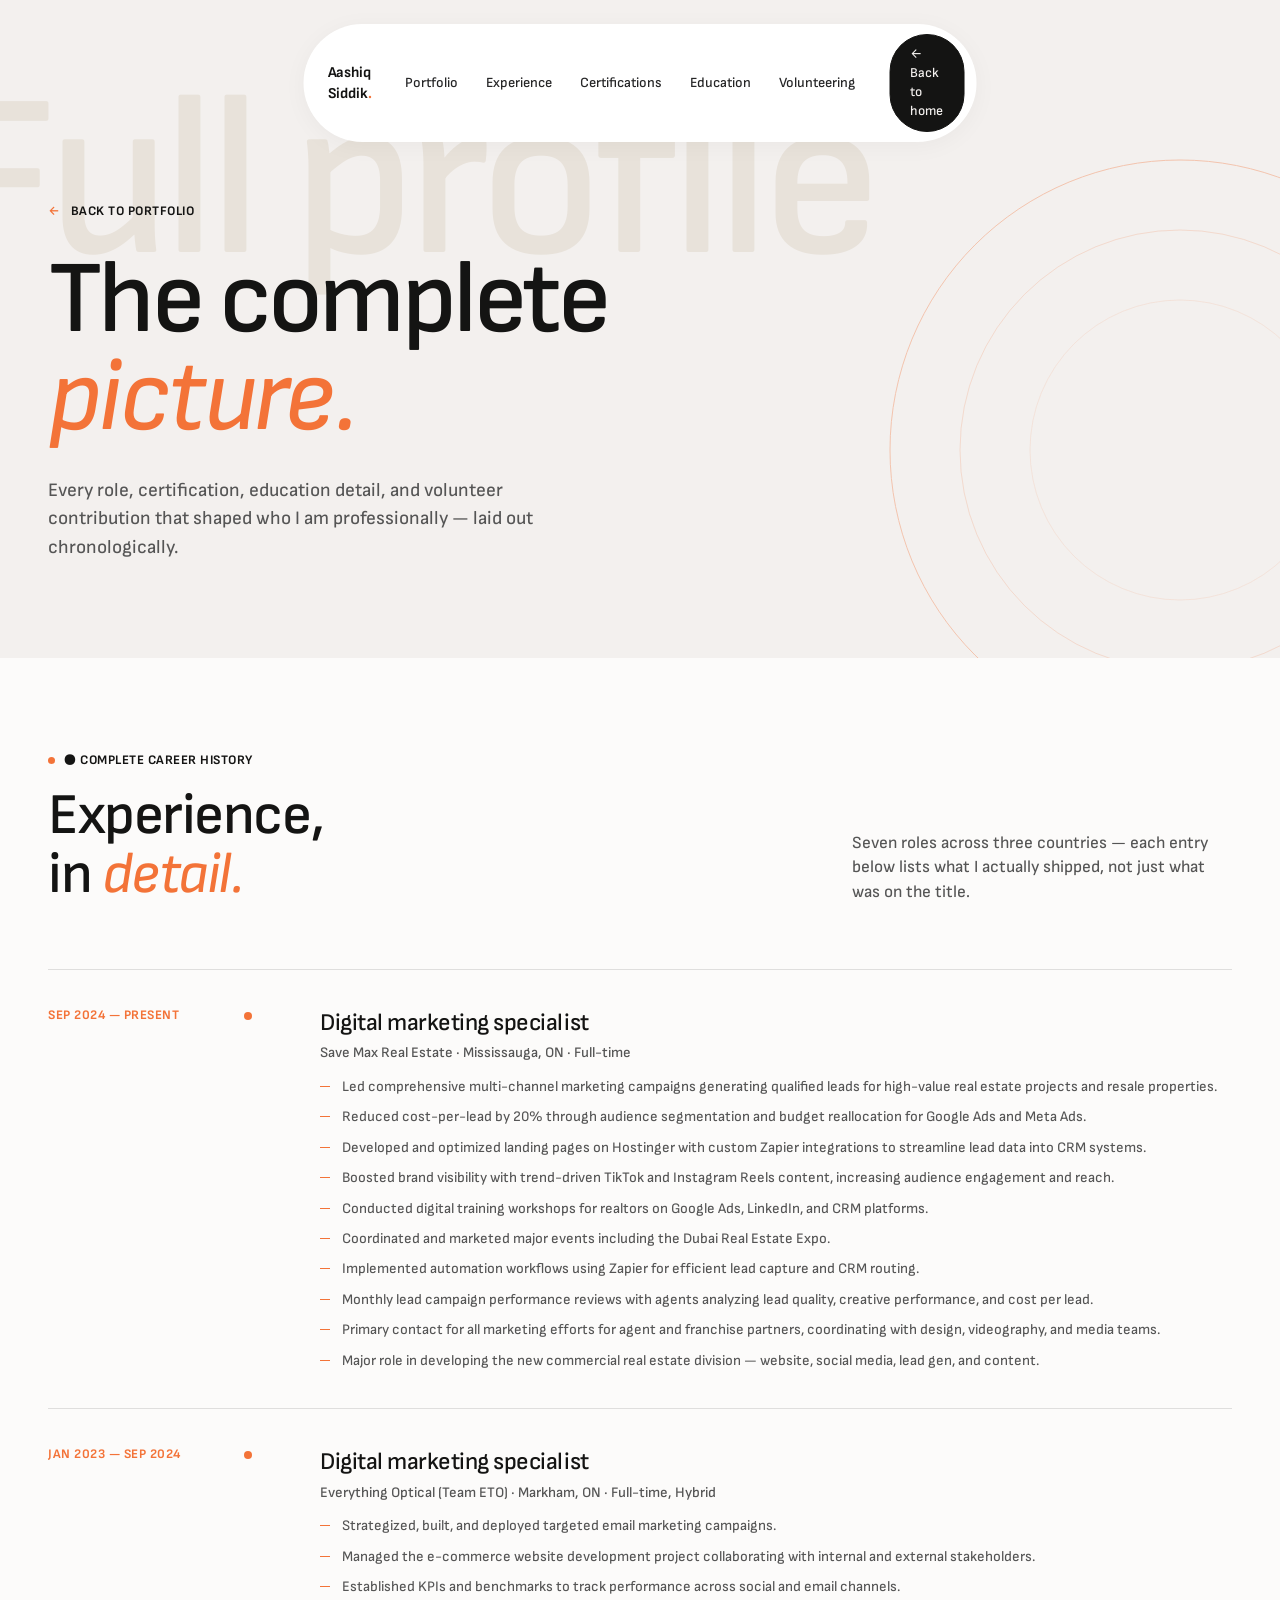
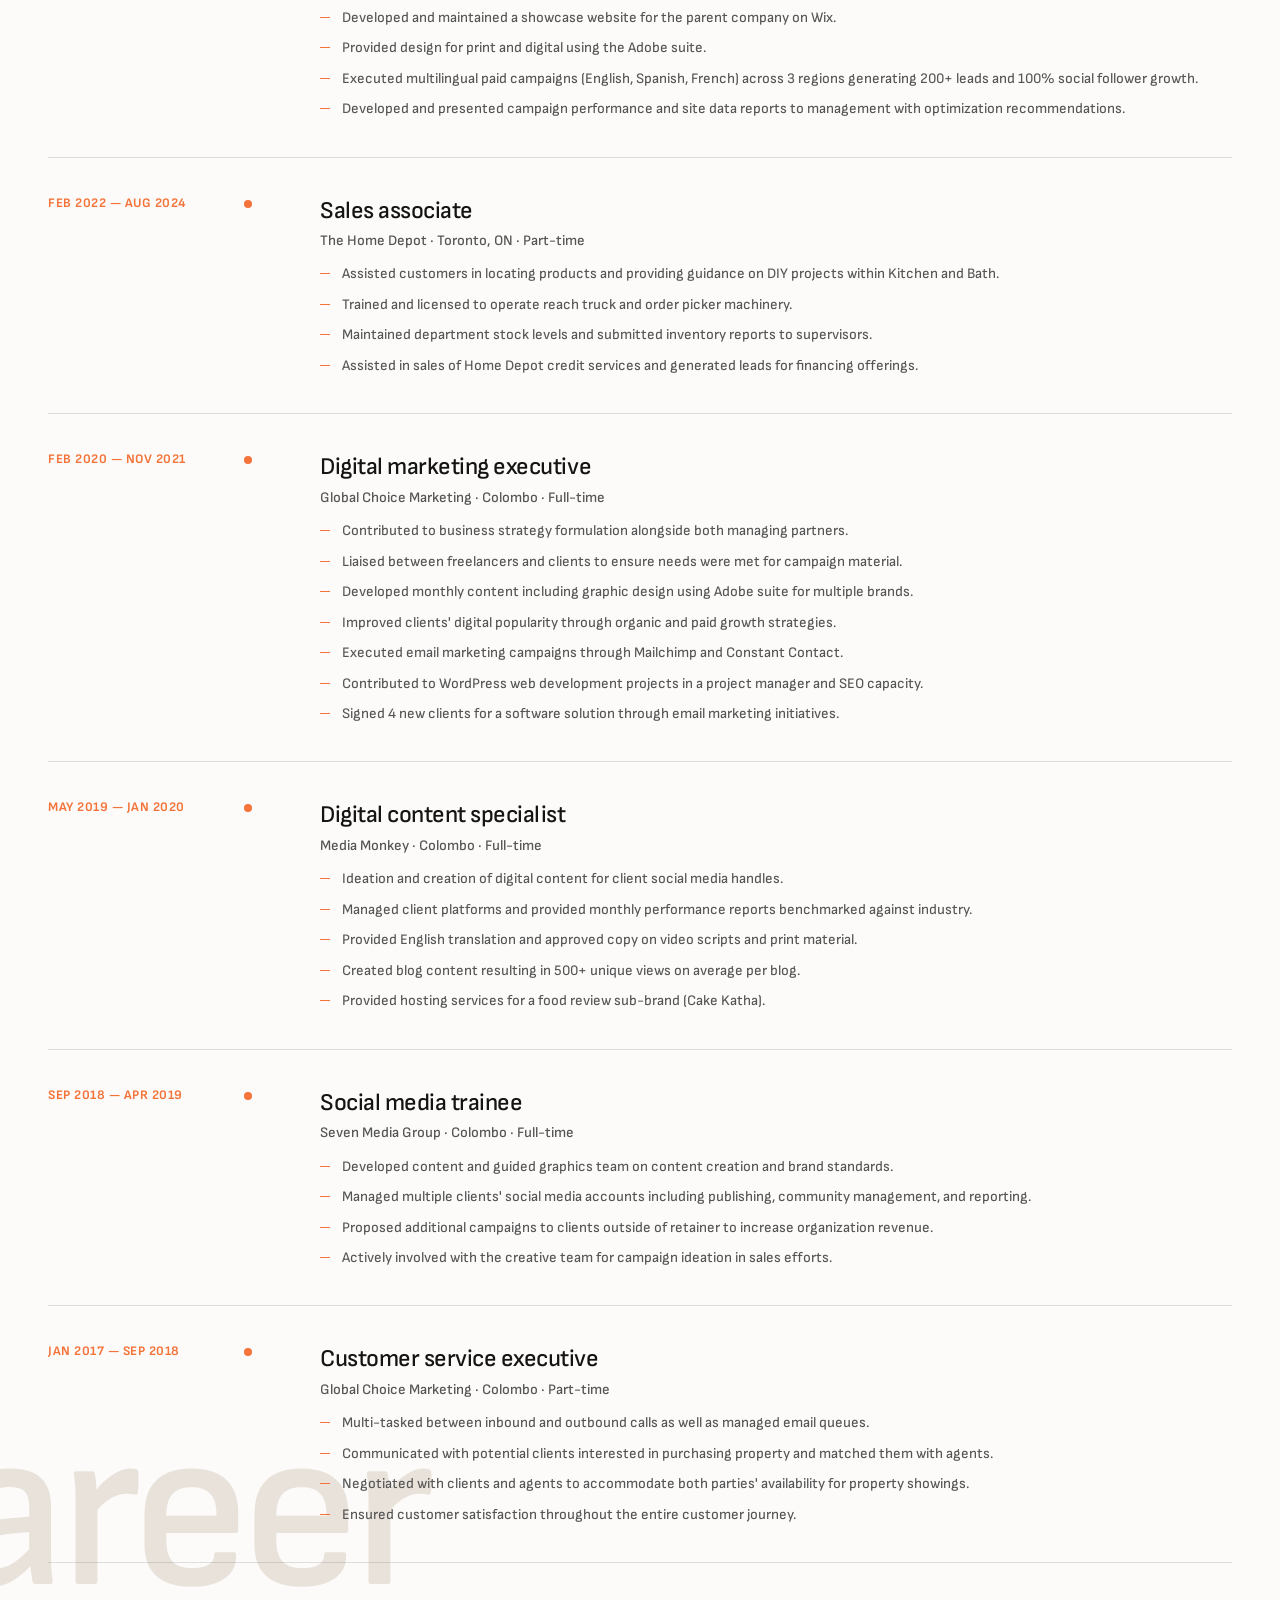
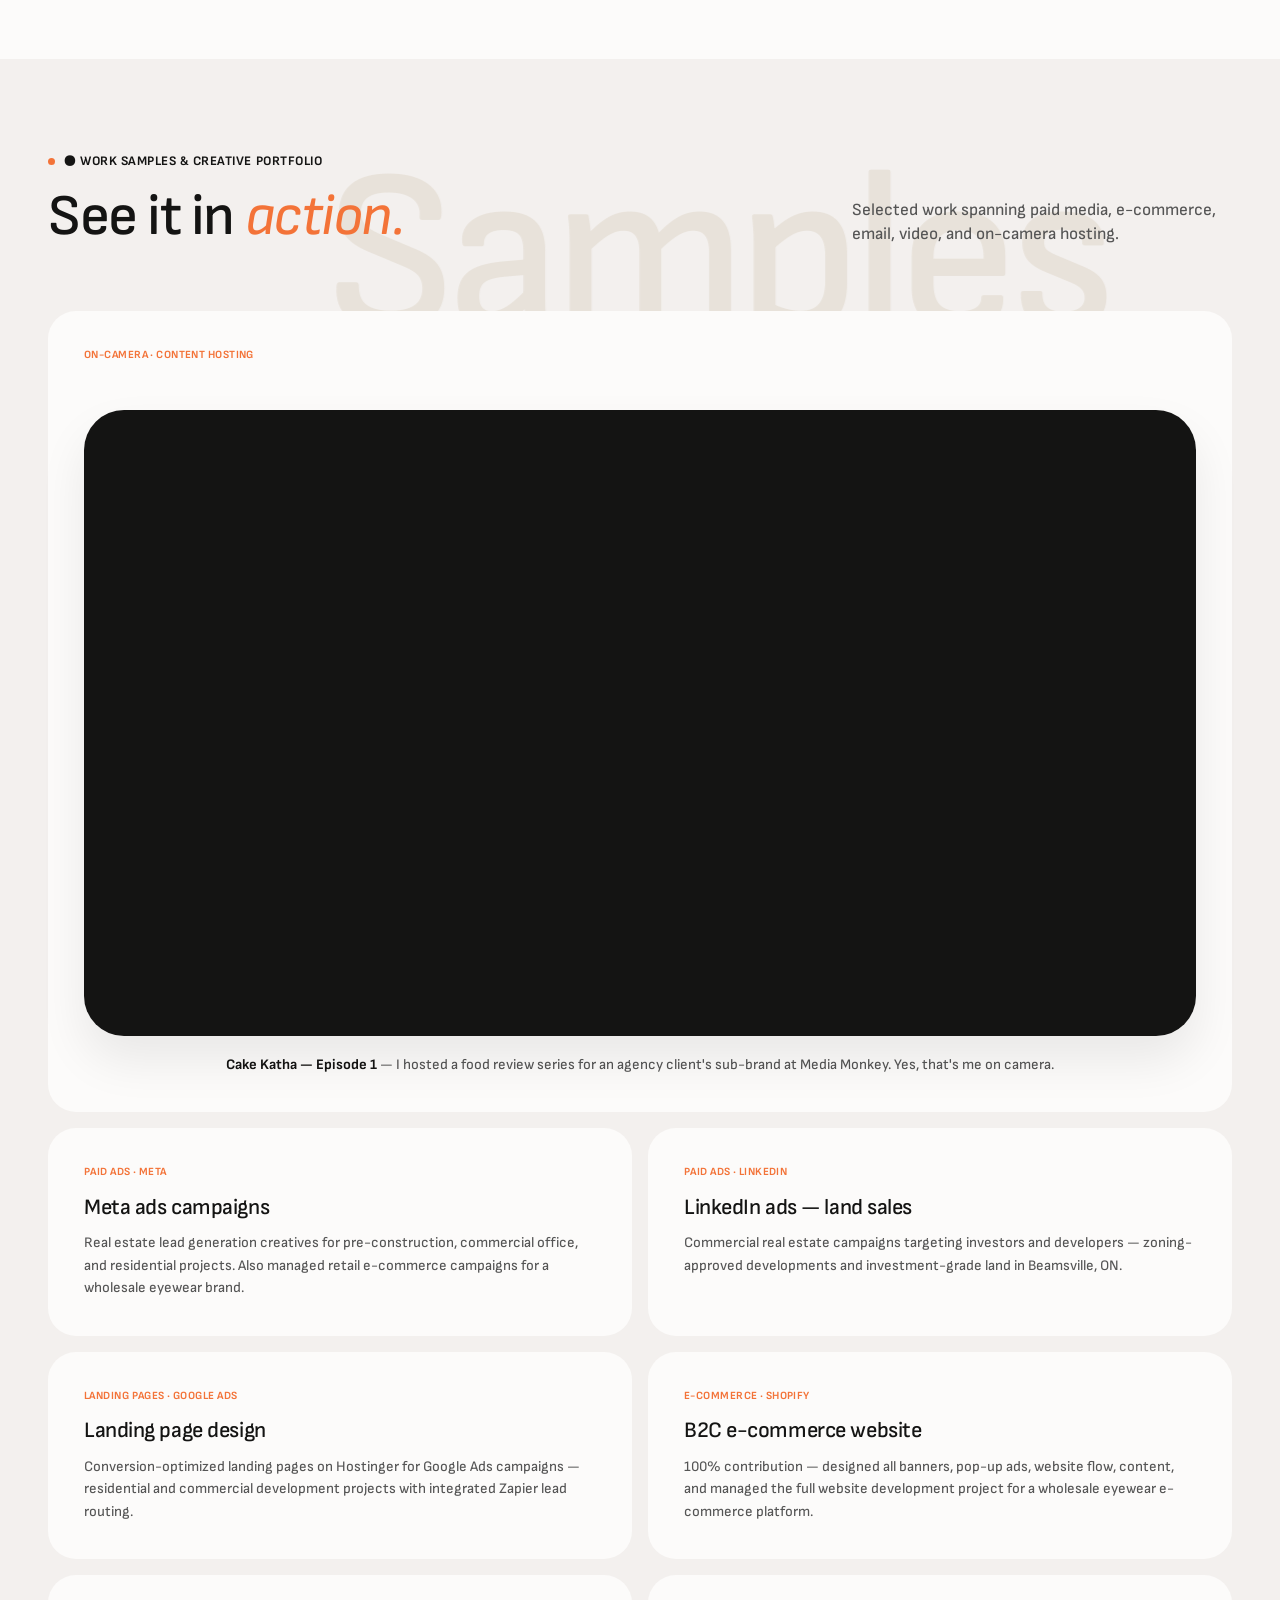
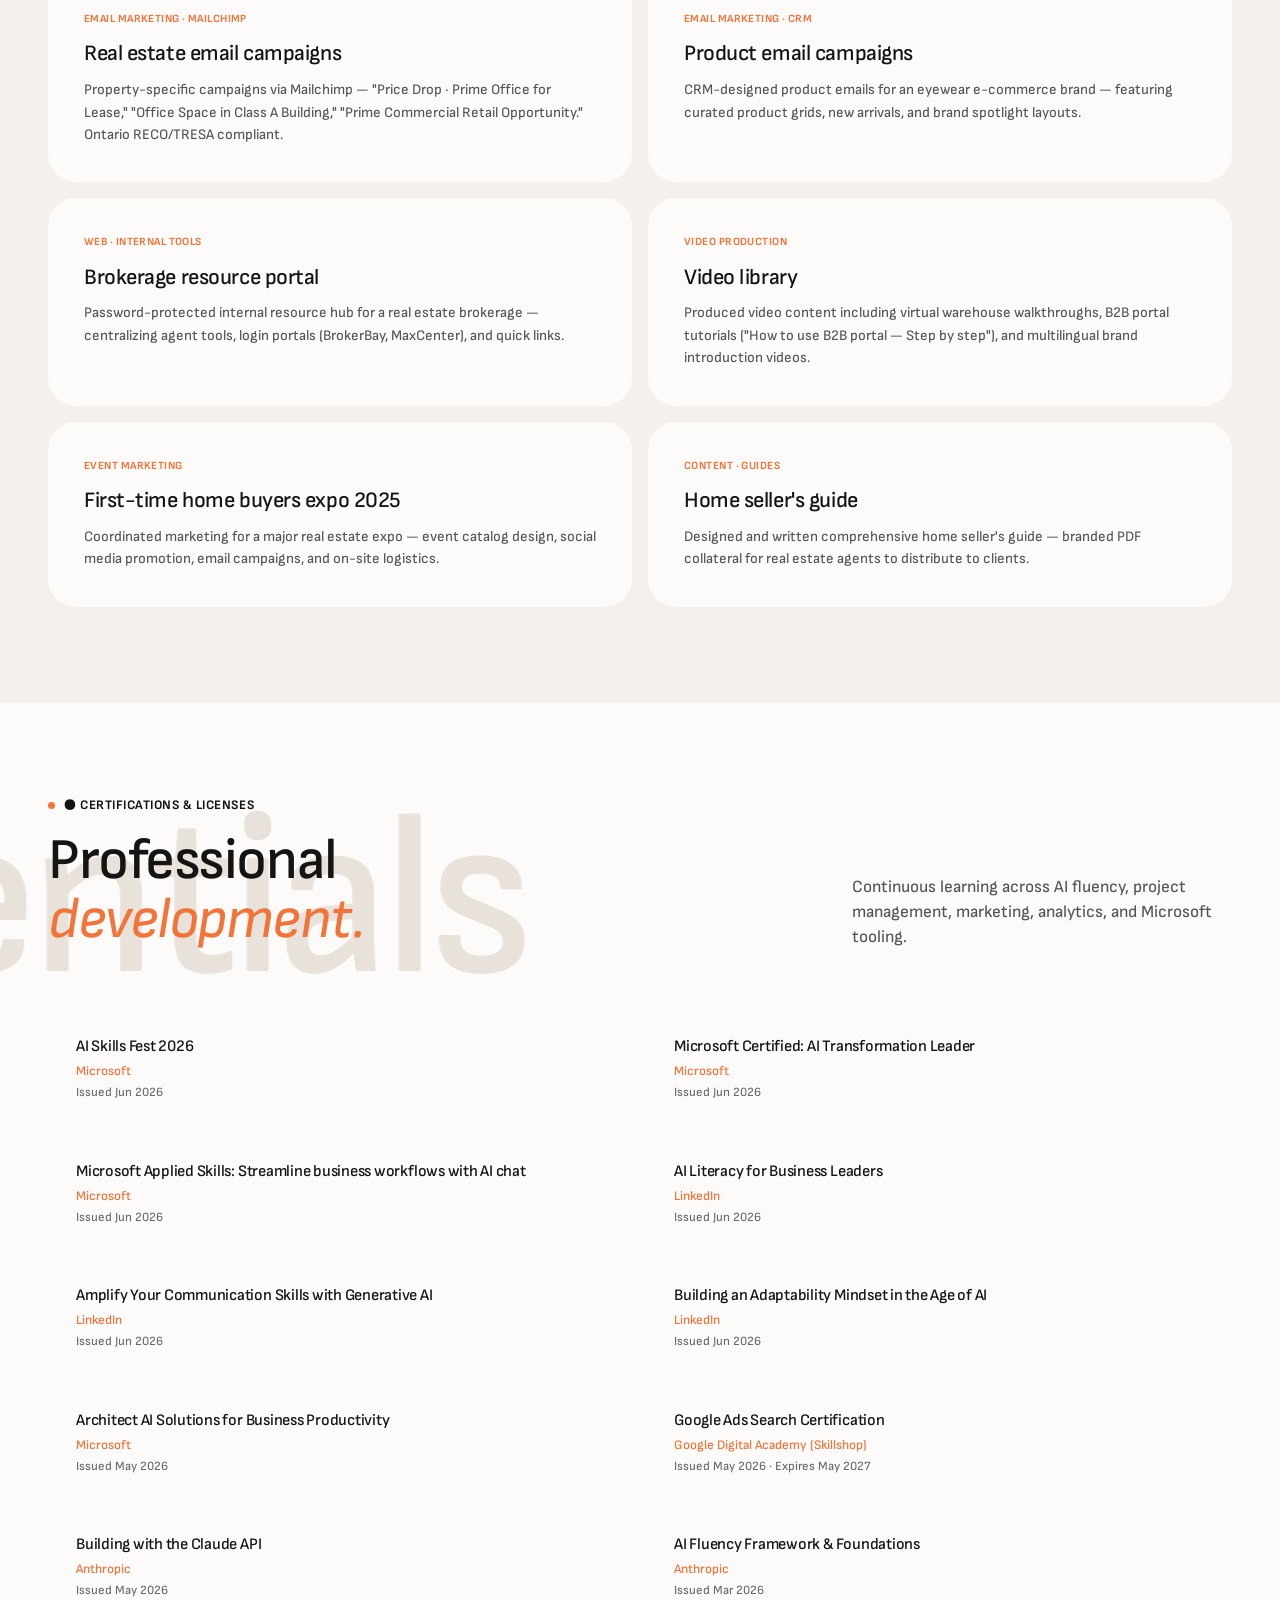
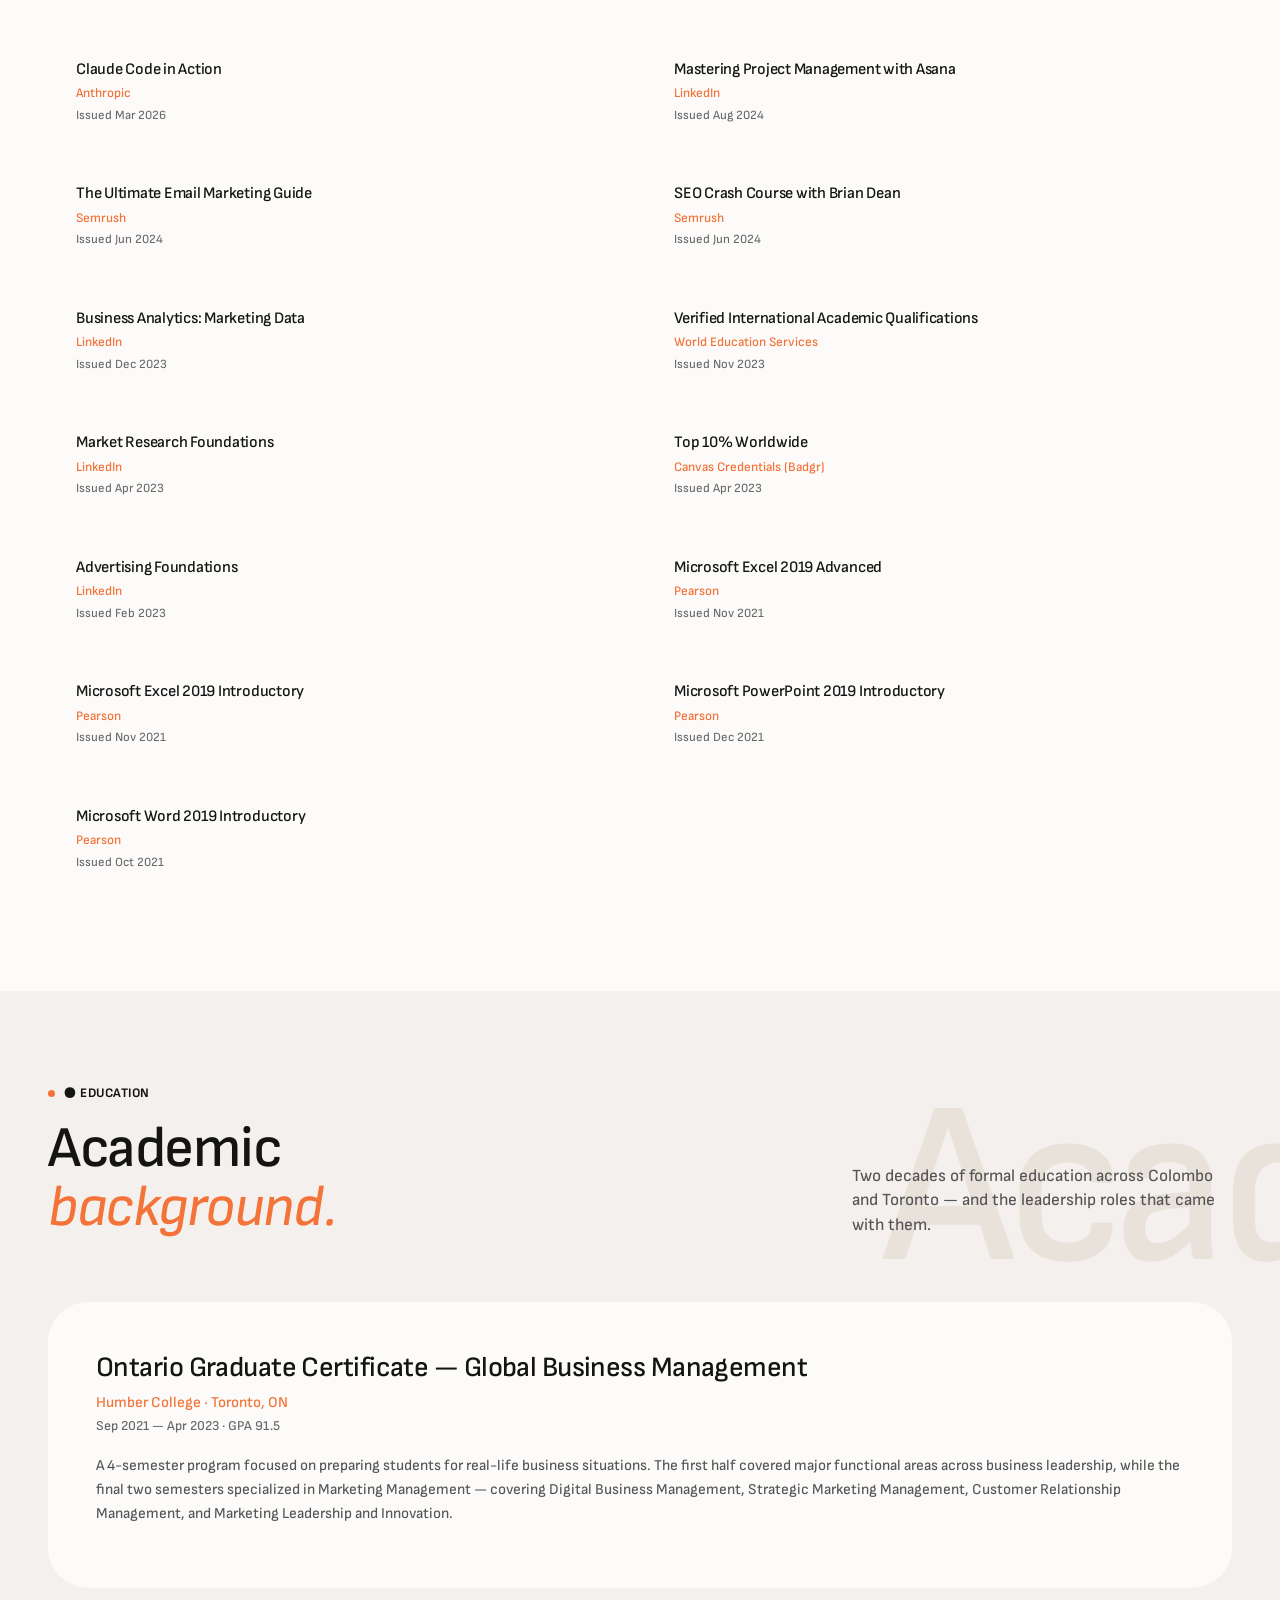
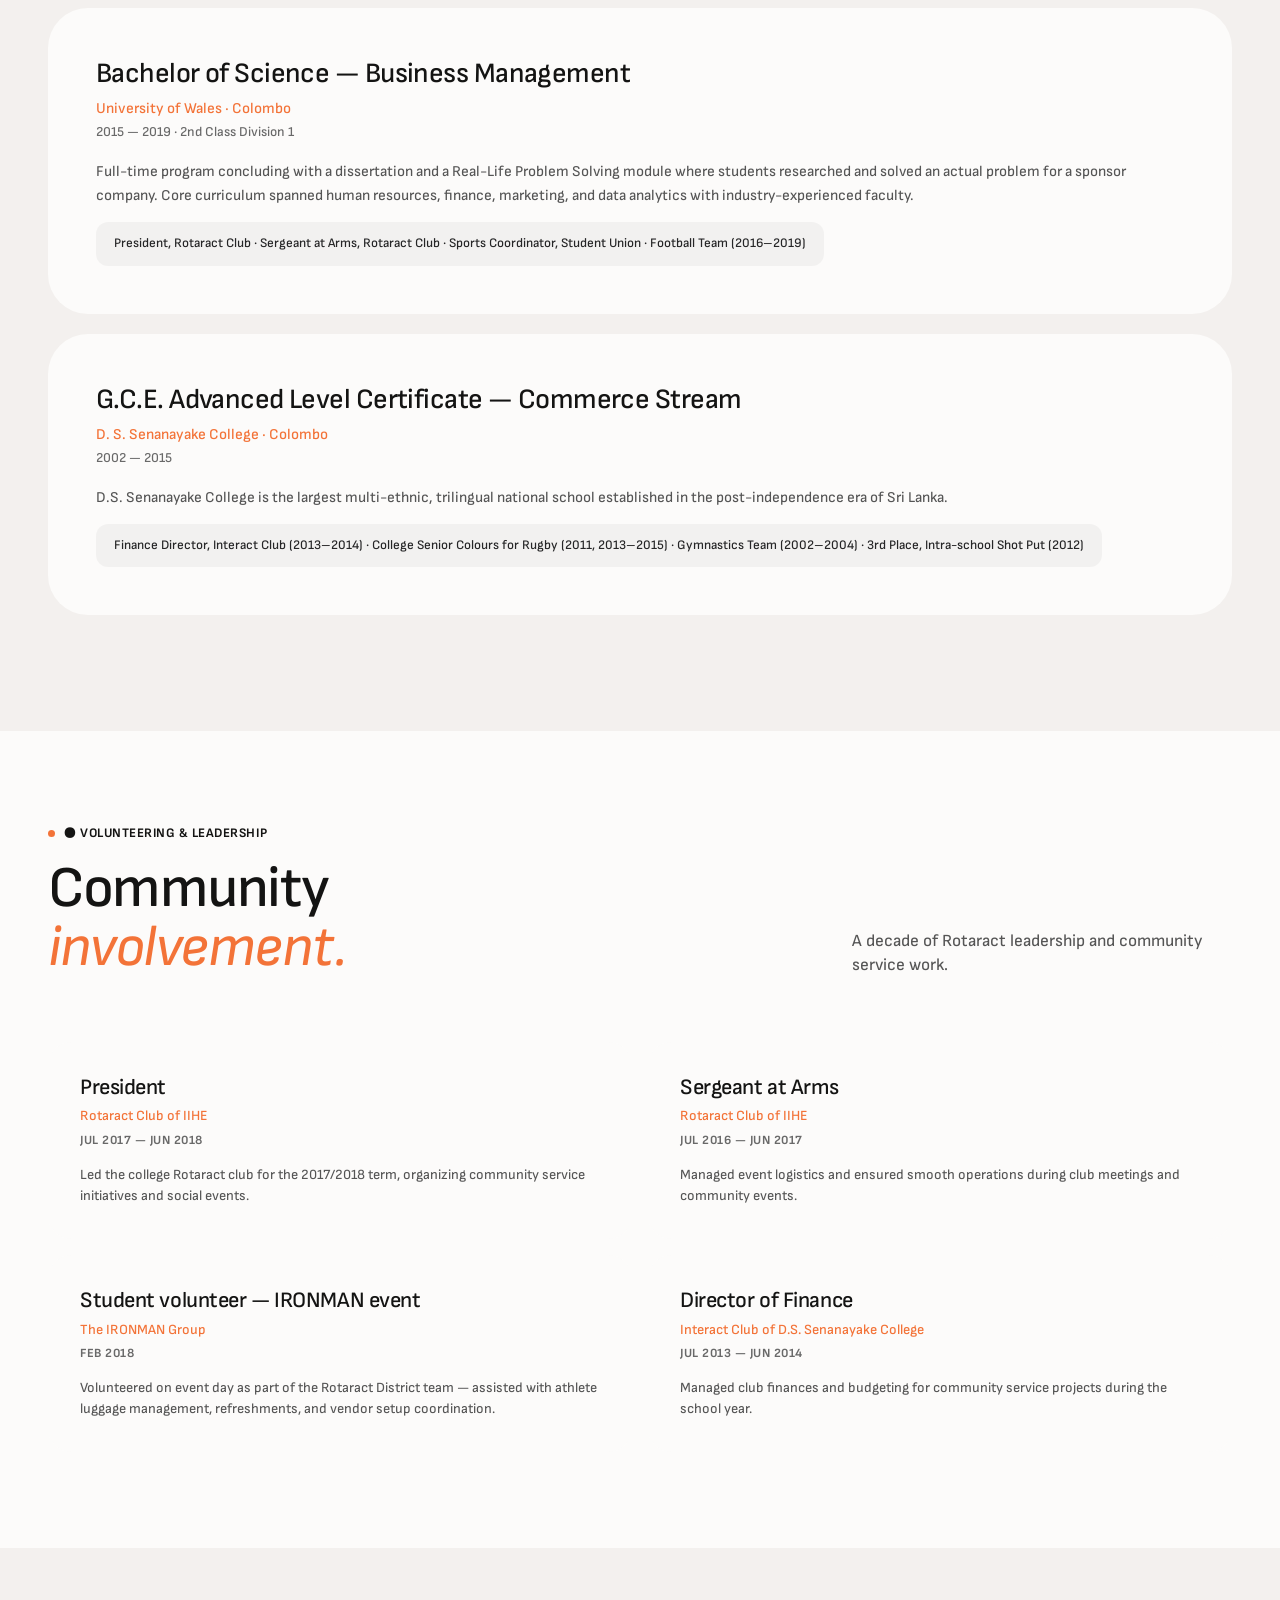
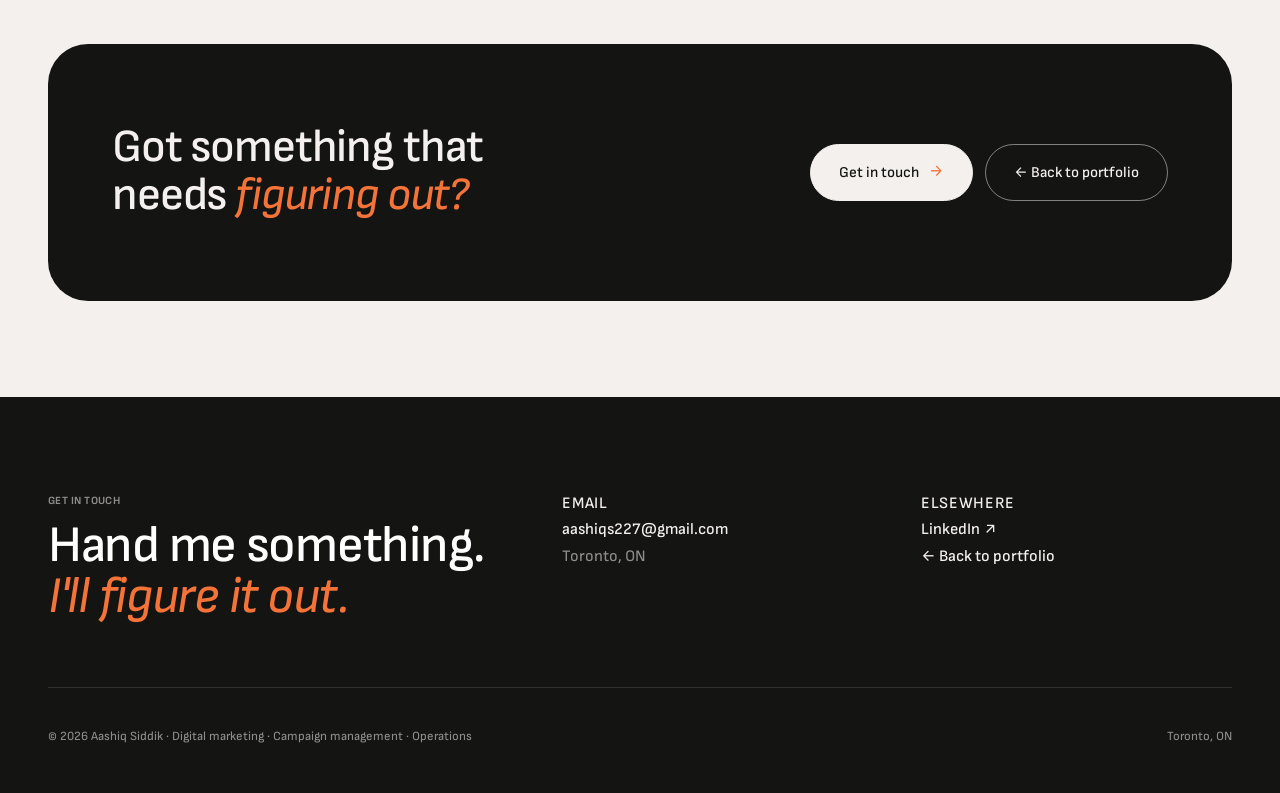
==== commit 531880dc: "Add 8 new 2026 certifications Add AI Skills Fest, Microsoft Certified: AI Transformation Leader, Mic" ====
--- a/full-profile.html
+++ b/full-profile.html
@@ -474,6 +474,14 @@
       </div>
 
       <div class="cert-grid">
+        <div class="cert-item reveal" data-delay="1"><h4>AI Skills Fest 2026</h4><div class="cert-issuer">Microsoft</div><div class="cert-date">Issued Jun 2026</div></div>
+        <div class="cert-item reveal" data-delay="2"><h4>Microsoft Certified: AI Transformation Leader</h4><div class="cert-issuer">Microsoft</div><div class="cert-date">Issued Jun 2026</div></div>
+        <div class="cert-item reveal" data-delay="1"><h4>Microsoft Applied Skills: Streamline business workflows with AI chat</h4><div class="cert-issuer">Microsoft</div><div class="cert-date">Issued Jun 2026</div></div>
+        <div class="cert-item reveal" data-delay="2"><h4>AI Literacy for Business Leaders</h4><div class="cert-issuer">LinkedIn</div><div class="cert-date">Issued Jun 2026</div></div>
+        <div class="cert-item reveal" data-delay="1"><h4>Amplify Your Communication Skills with Generative AI</h4><div class="cert-issuer">LinkedIn</div><div class="cert-date">Issued Jun 2026</div></div>
+        <div class="cert-item reveal" data-delay="2"><h4>Building an Adaptability Mindset in the Age of AI</h4><div class="cert-issuer">LinkedIn</div><div class="cert-date">Issued Jun 2026</div></div>
+        <div class="cert-item reveal" data-delay="1"><h4>Architect AI Solutions for Business Productivity</h4><div class="cert-issuer">Microsoft</div><div class="cert-date">Issued May 2026</div></div>
+        <div class="cert-item reveal" data-delay="2"><h4>Google Ads Search Certification</h4><div class="cert-issuer">Google Digital Academy (Skillshop)</div><div class="cert-date">Issued May 2026 · Expires May 2027</div></div>
         <div class="cert-item reveal" data-delay="1"><h4>Building with the Claude API</h4><div class="cert-issuer">Anthropic</div><div class="cert-date">Issued May 2026</div></div>
         <div class="cert-item reveal" data-delay="2"><h4>AI Fluency Framework &amp; Foundations</h4><div class="cert-issuer">Anthropic</div><div class="cert-date">Issued Mar 2026</div></div>
         <div class="cert-item reveal" data-delay="2"><h4>Claude Code in Action</h4><div class="cert-issuer">Anthropic</div><div class="cert-date">Issued Mar 2026</div></div>
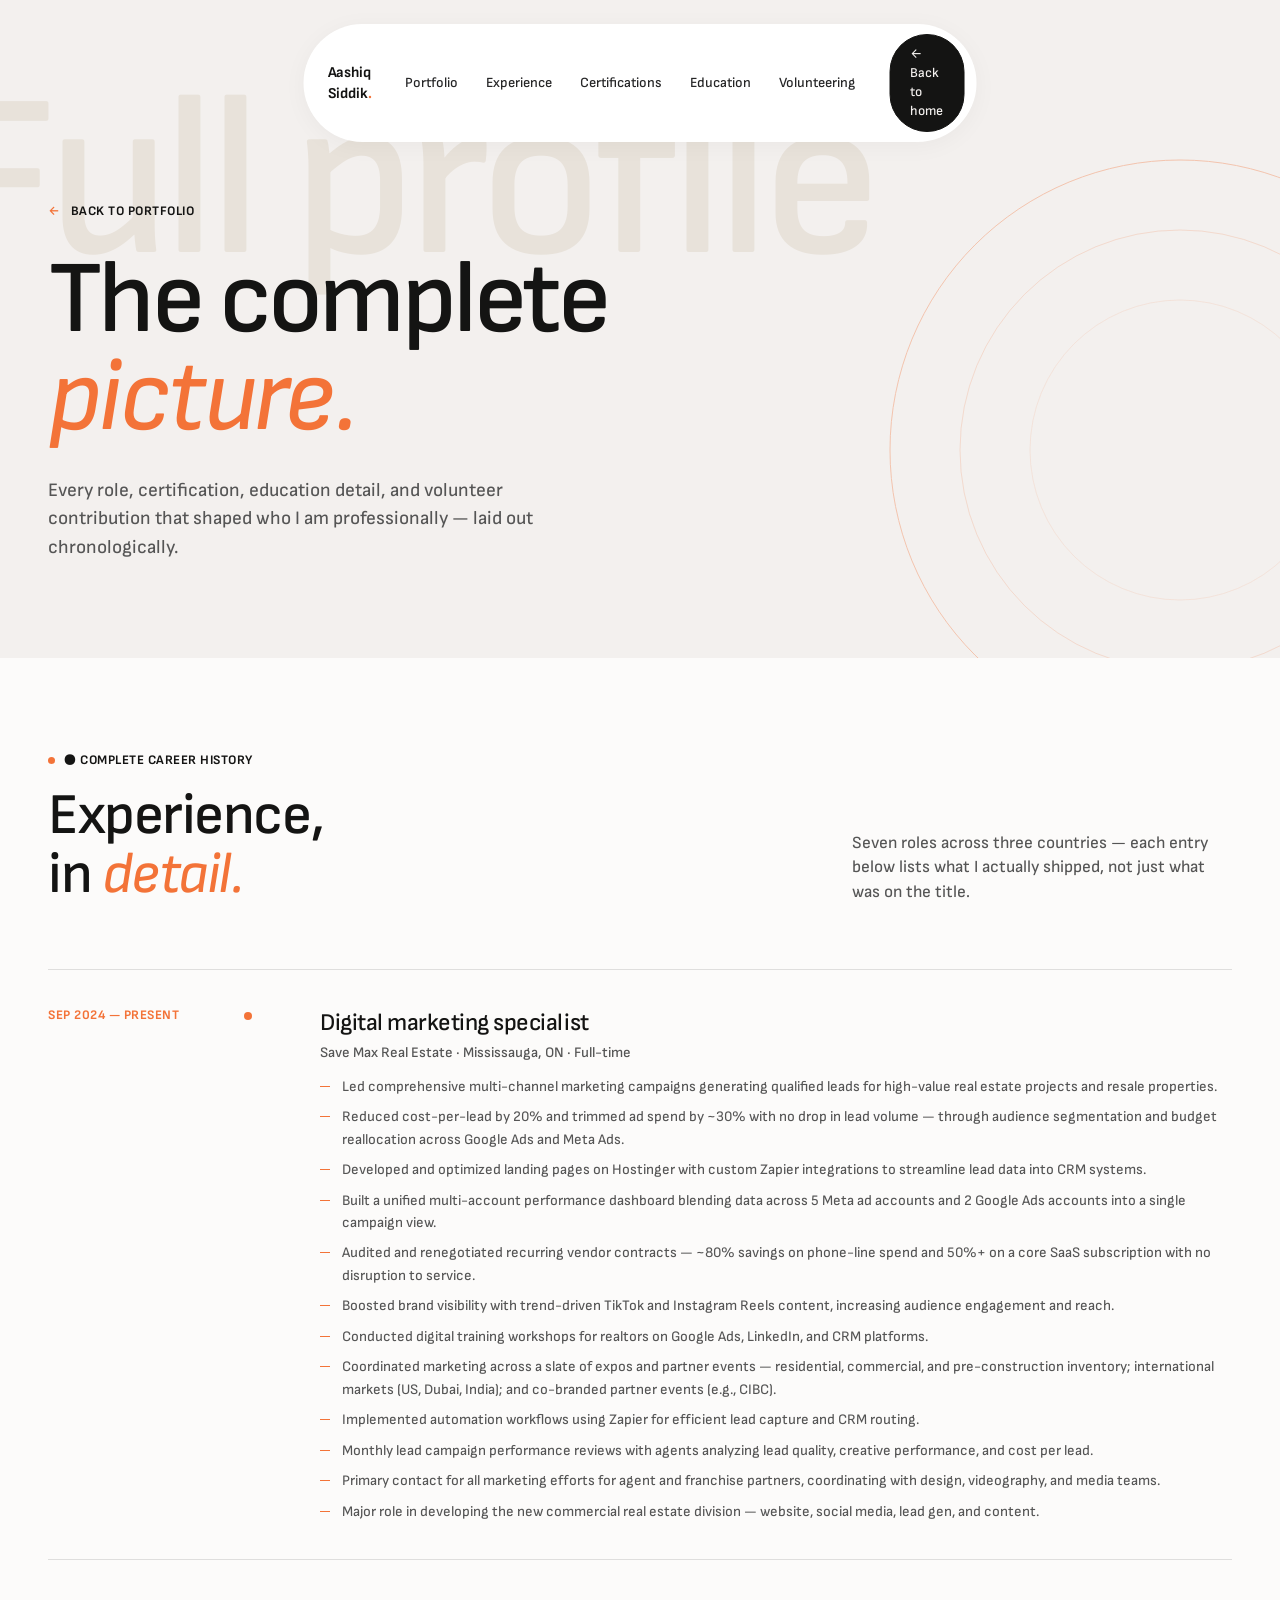
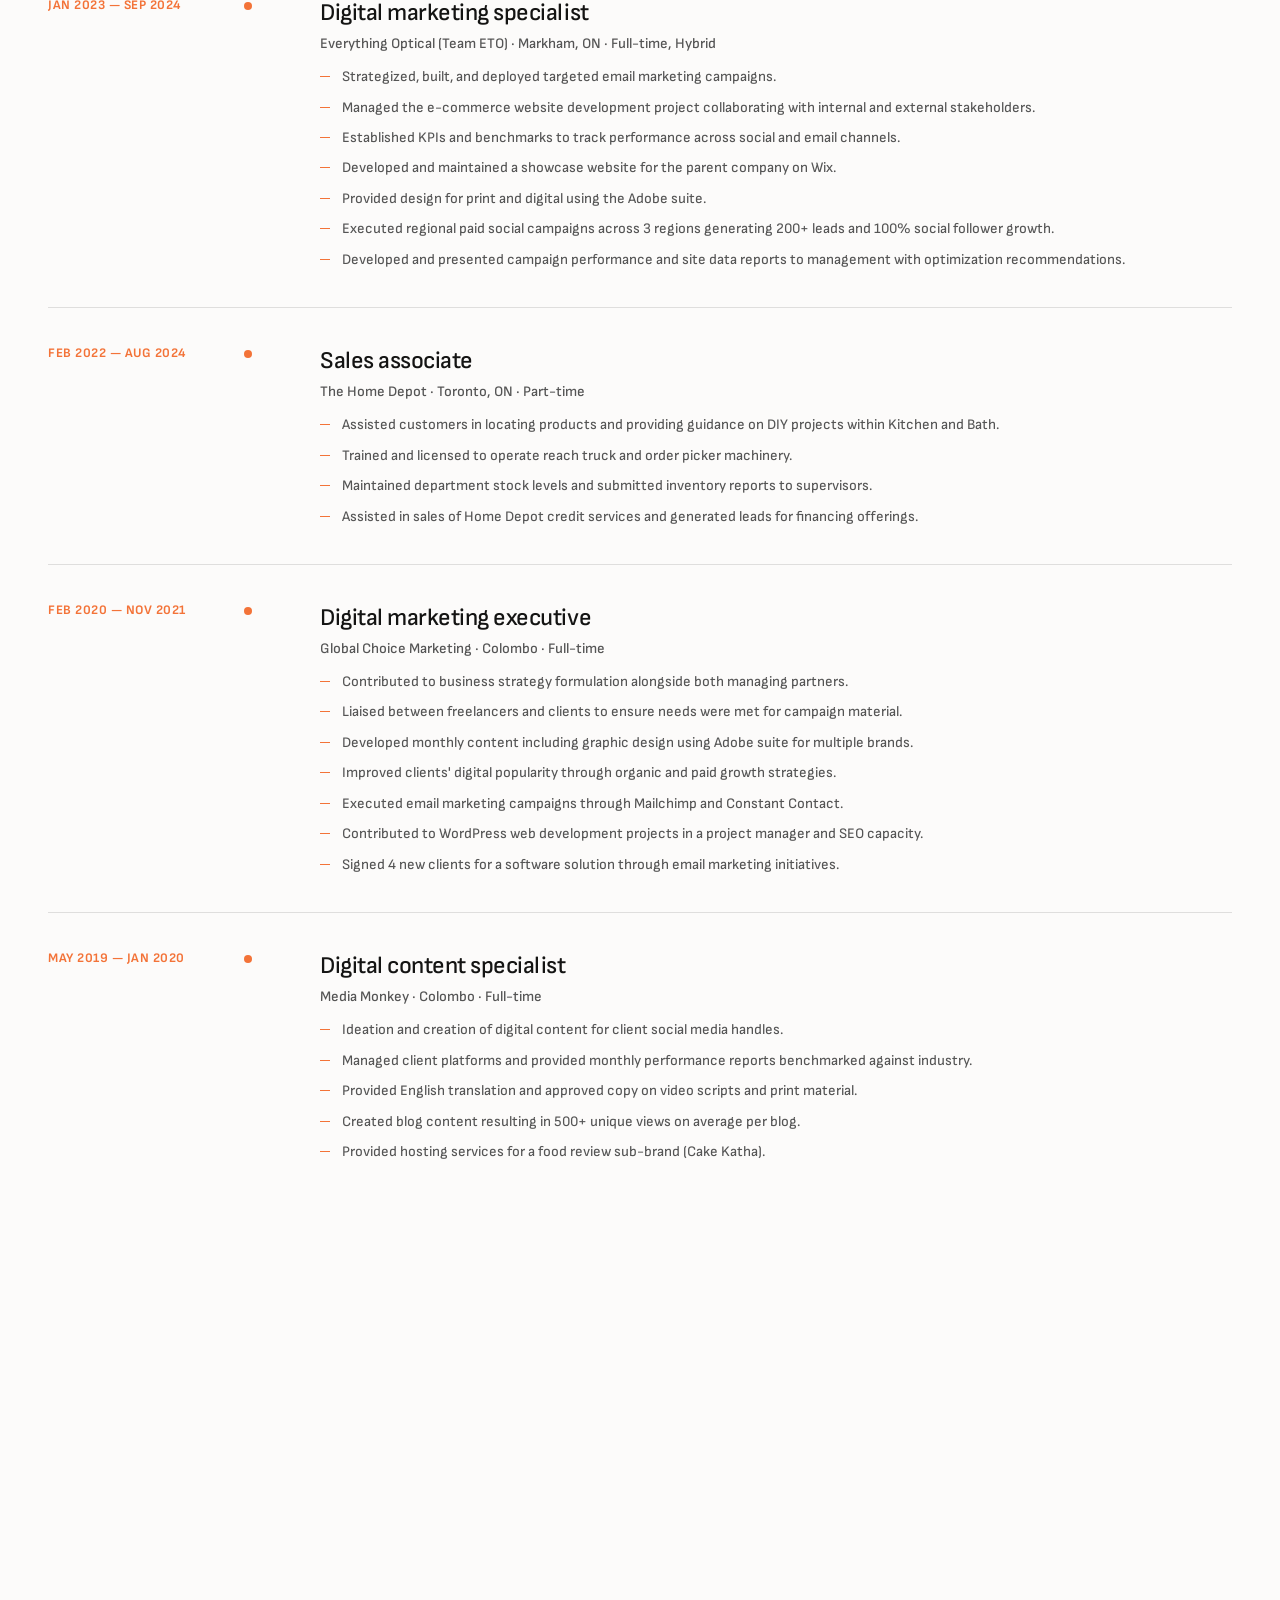
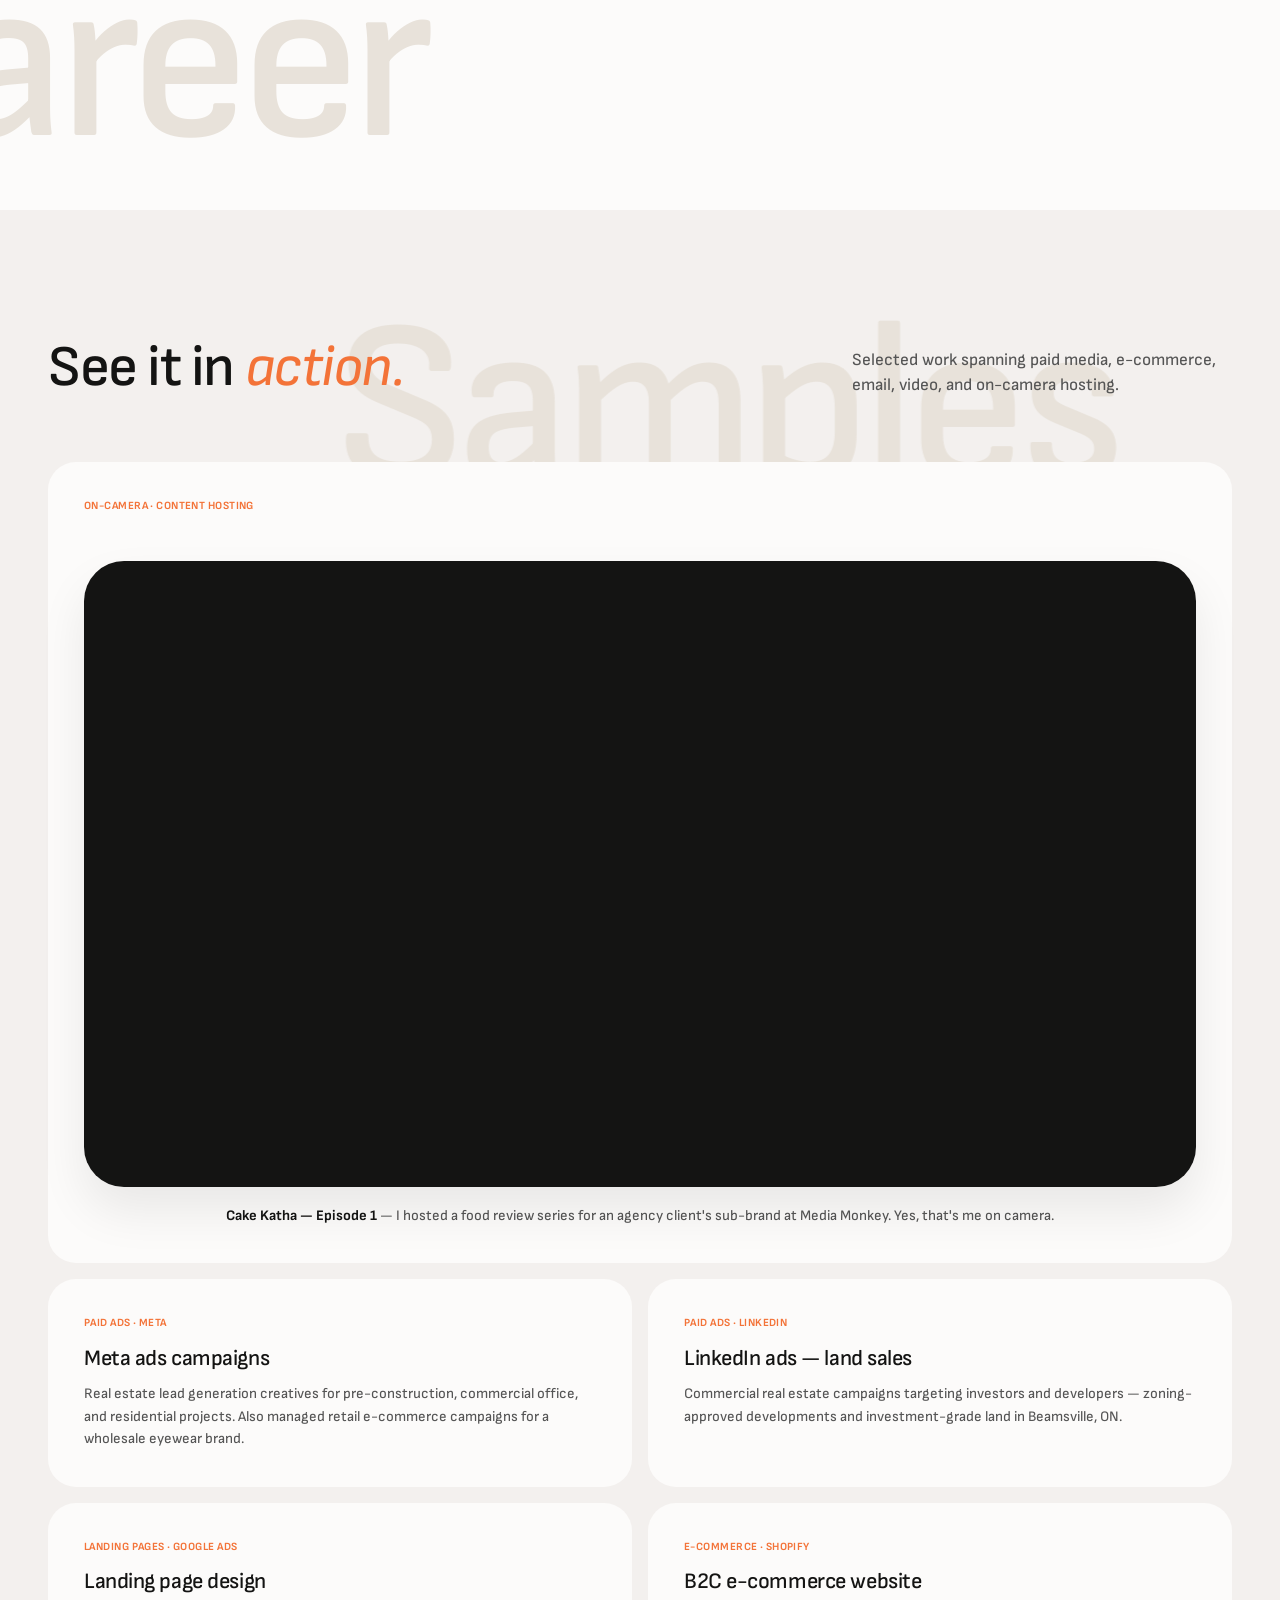
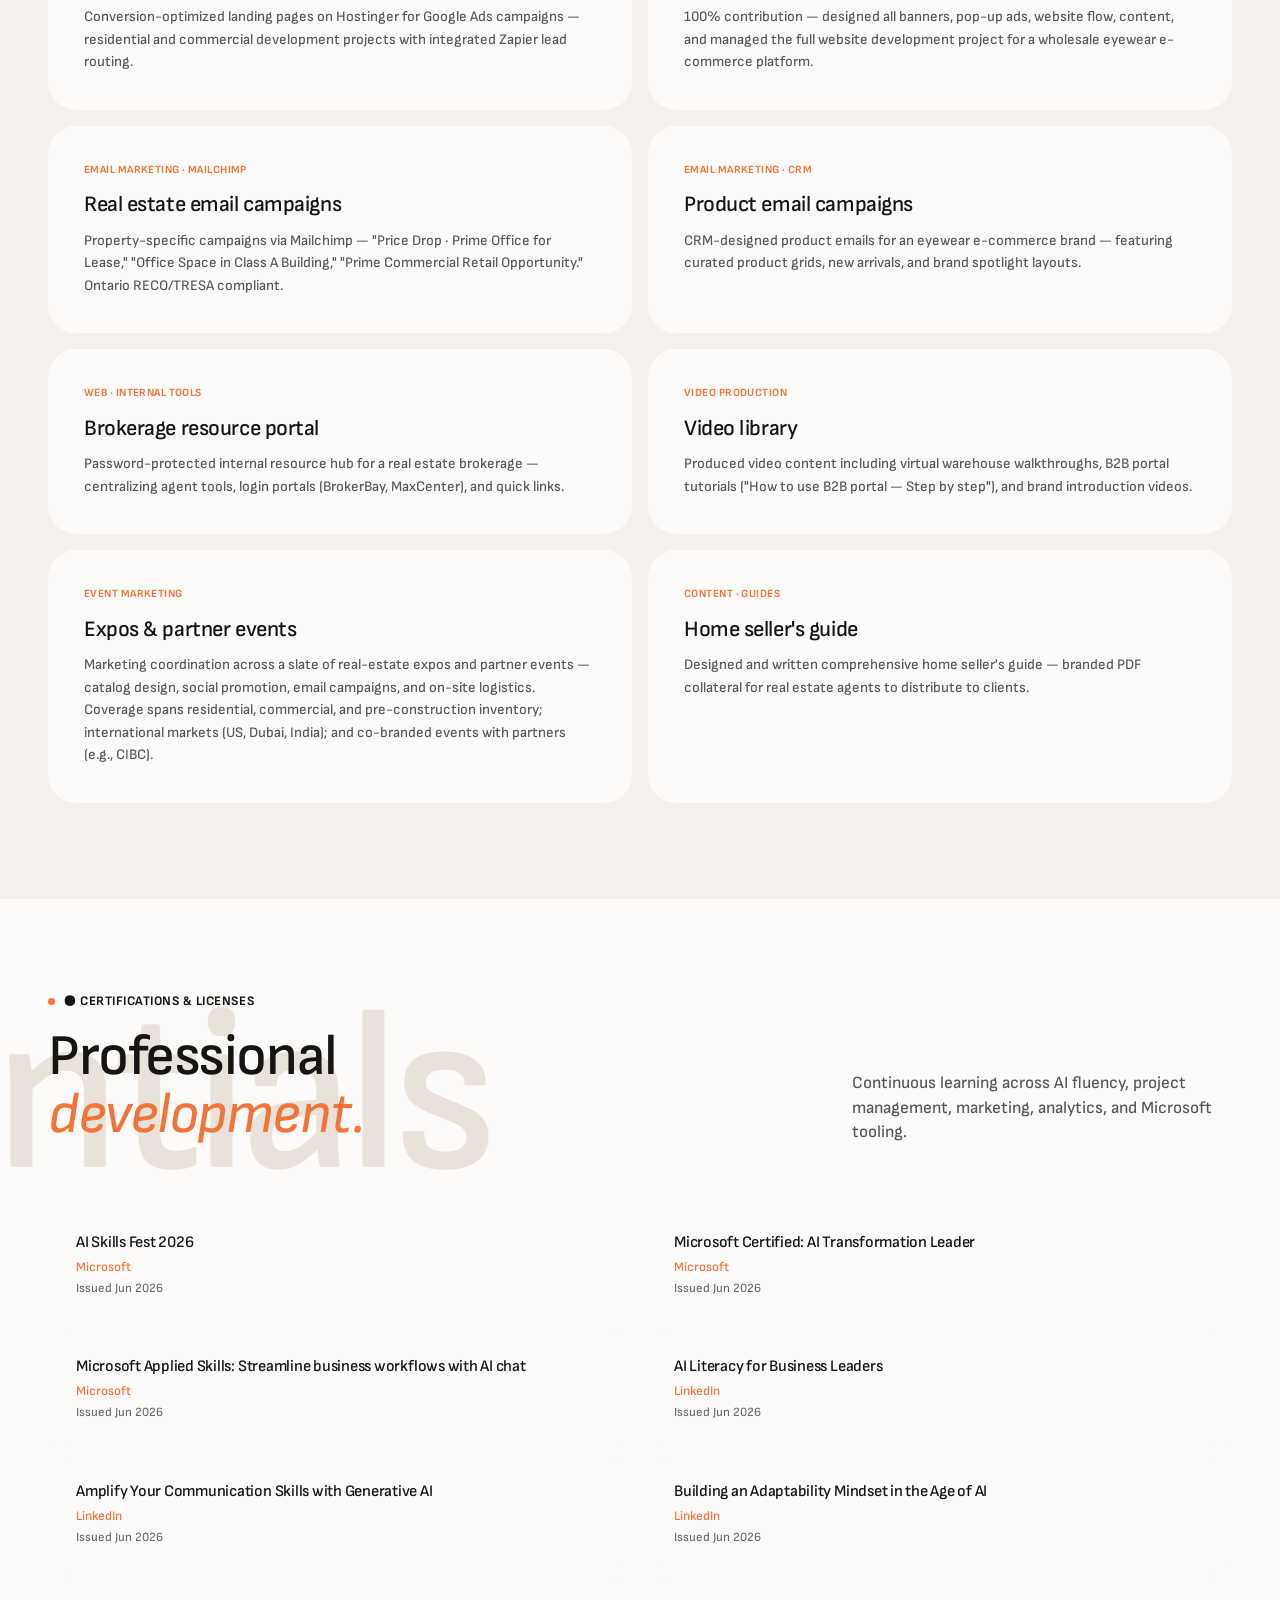
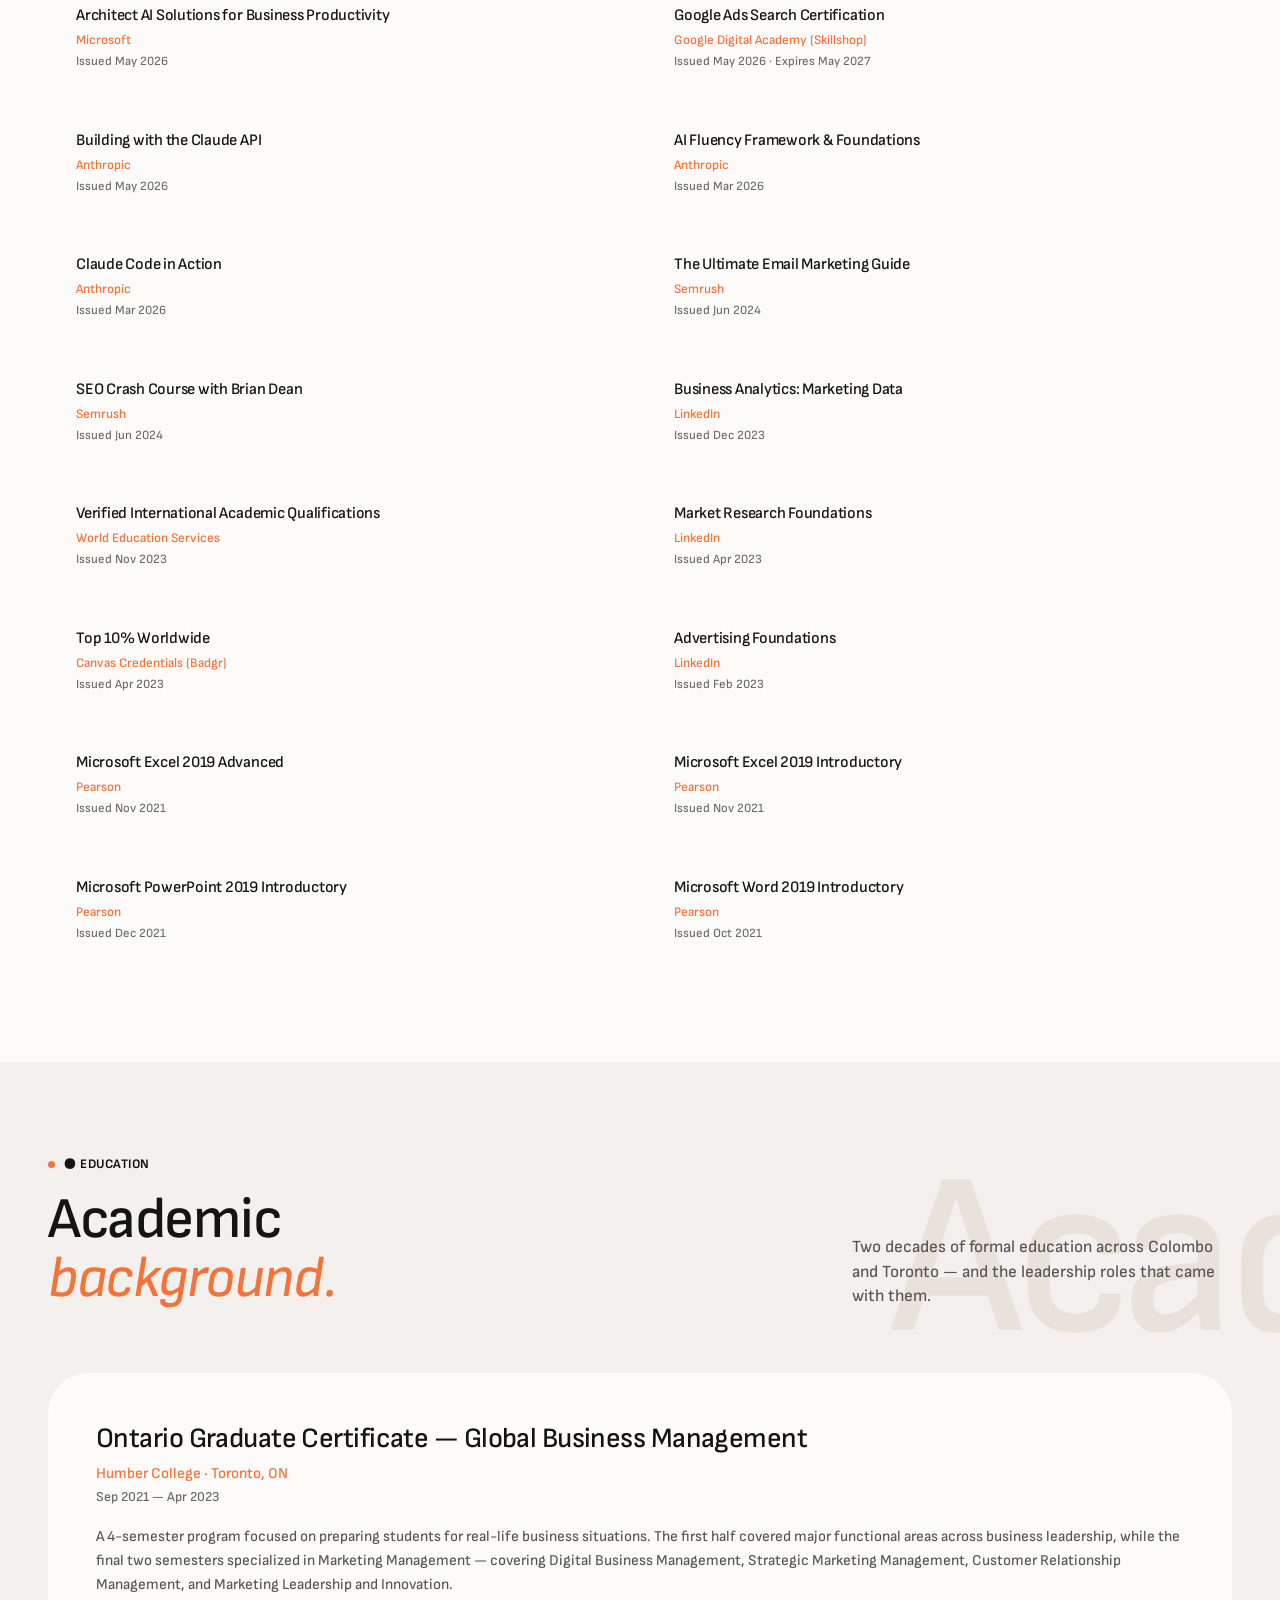
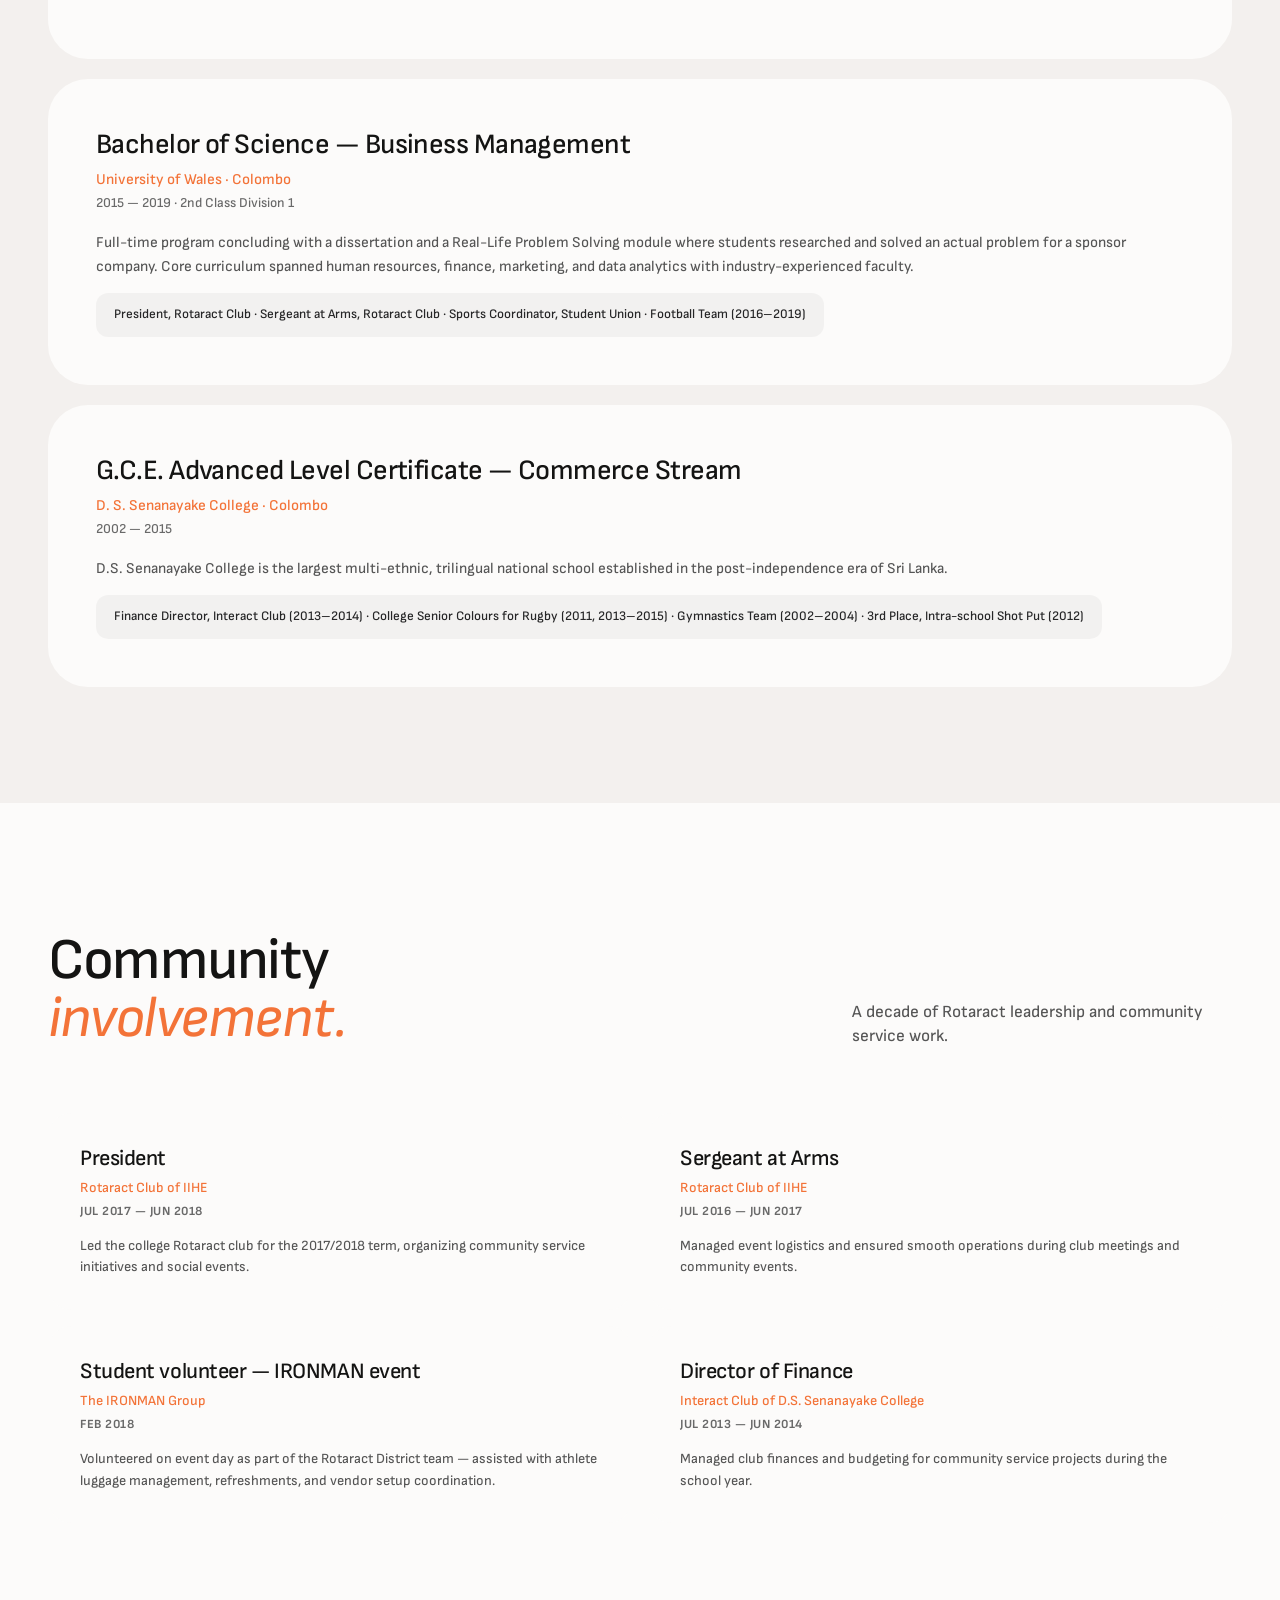
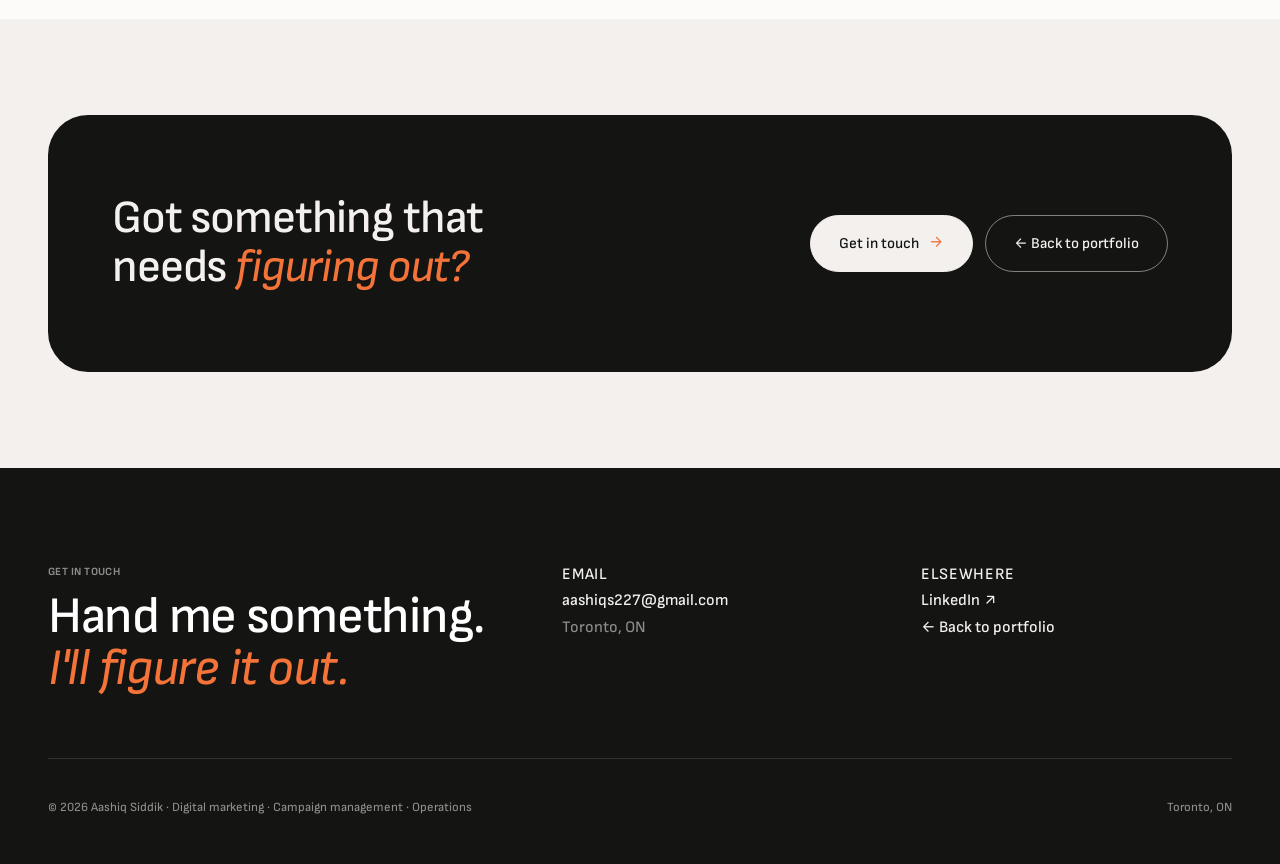
==== commit a1cab0ef: "Reframe portfolio around marketing + operations focus - Add CBE and vendor cost optimization to the " ====
--- a/full-profile.html
+++ b/full-profile.html
@@ -277,11 +277,13 @@
             <div class="tl-company">Save Max Real Estate · Mississauga, ON · Full-time</div>
             <ul class="tl-bullets">
               <li>Led comprehensive multi-channel marketing campaigns generating qualified leads for high-value real estate projects and resale properties.</li>
-              <li>Reduced cost-per-lead by 20% through audience segmentation and budget reallocation for Google Ads and Meta Ads.</li>
+              <li>Reduced cost-per-lead by 20% and trimmed ad spend by ~30% with no drop in lead volume — through audience segmentation and budget reallocation across Google Ads and Meta Ads.</li>
               <li>Developed and optimized landing pages on Hostinger with custom Zapier integrations to streamline lead data into CRM systems.</li>
+              <li>Built a unified multi-account performance dashboard blending data across 5 Meta ad accounts and 2 Google Ads accounts into a single campaign view.</li>
+              <li>Audited and renegotiated recurring vendor contracts — ~80% savings on phone-line spend and 50%+ on a core SaaS subscription with no disruption to service.</li>
               <li>Boosted brand visibility with trend-driven TikTok and Instagram Reels content, increasing audience engagement and reach.</li>
               <li>Conducted digital training workshops for realtors on Google Ads, LinkedIn, and CRM platforms.</li>
-              <li>Coordinated and marketed major events including the Dubai Real Estate Expo.</li>
+              <li>Coordinated marketing across a slate of expos and partner events — residential, commercial, and pre-construction inventory; international markets (US, Dubai, India); and co-branded partner events (e.g., CIBC).</li>
               <li>Implemented automation workflows using Zapier for efficient lead capture and CRM routing.</li>
               <li>Monthly lead campaign performance reviews with agents analyzing lead quality, creative performance, and cost per lead.</li>
               <li>Primary contact for all marketing efforts for agent and franchise partners, coordinating with design, videography, and media teams.</li>
@@ -301,7 +303,7 @@
               <li>Established KPIs and benchmarks to track performance across social and email channels.</li>
               <li>Developed and maintained a showcase website for the parent company on Wix.</li>
               <li>Provided design for print and digital using the Adobe suite.</li>
-              <li>Executed multilingual paid campaigns (English, Spanish, French) across 3 regions generating 200+ leads and 100% social follower growth.</li>
+              <li>Executed regional paid social campaigns across 3 regions generating 200+ leads and 100% social follower growth.</li>
               <li>Developed and presented campaign performance and site data reports to management with optimization recommendations.</li>
             </ul>
           </div>
@@ -444,12 +446,12 @@
         <div class="showcase-item reveal" data-delay="2">
           <div class="showcase-cat">Video production</div>
           <h4>Video library</h4>
-          <p>Produced video content including virtual warehouse walkthroughs, B2B portal tutorials ("How to use B2B portal — Step by step"), and multilingual brand introduction videos.</p>
+          <p>Produced video content including virtual warehouse walkthroughs, B2B portal tutorials ("How to use B2B portal — Step by step"), and brand introduction videos.</p>
         </div>
         <div class="showcase-item reveal" data-delay="1">
           <div class="showcase-cat">Event marketing</div>
-          <h4>First-time home buyers expo 2025</h4>
-          <p>Coordinated marketing for a major real estate expo — event catalog design, social media promotion, email campaigns, and on-site logistics.</p>
+          <h4>Expos &amp; partner events</h4>
+          <p>Marketing coordination across a slate of real-estate expos and partner events — catalog design, social promotion, email campaigns, and on-site logistics. Coverage spans residential, commercial, and pre-construction inventory; international markets (US, Dubai, India); and co-branded events with partners (e.g., CIBC).</p>
         </div>
         <div class="showcase-item reveal" data-delay="2">
           <div class="showcase-cat">Content · Guides</div>
@@ -485,7 +487,6 @@
         <div class="cert-item reveal" data-delay="1"><h4>Building with the Claude API</h4><div class="cert-issuer">Anthropic</div><div class="cert-date">Issued May 2026</div></div>
         <div class="cert-item reveal" data-delay="2"><h4>AI Fluency Framework &amp; Foundations</h4><div class="cert-issuer">Anthropic</div><div class="cert-date">Issued Mar 2026</div></div>
         <div class="cert-item reveal" data-delay="2"><h4>Claude Code in Action</h4><div class="cert-issuer">Anthropic</div><div class="cert-date">Issued Mar 2026</div></div>
-        <div class="cert-item reveal" data-delay="1"><h4>Mastering Project Management with Asana</h4><div class="cert-issuer">LinkedIn</div><div class="cert-date">Issued Aug 2024</div></div>
         <div class="cert-item reveal" data-delay="2"><h4>The Ultimate Email Marketing Guide</h4><div class="cert-issuer">Semrush</div><div class="cert-date">Issued Jun 2024</div></div>
         <div class="cert-item reveal" data-delay="1"><h4>SEO Crash Course with Brian Dean</h4><div class="cert-issuer">Semrush</div><div class="cert-date">Issued Jun 2024</div></div>
         <div class="cert-item reveal" data-delay="2"><h4>Business Analytics: Marketing Data</h4><div class="cert-issuer">LinkedIn</div><div class="cert-date">Issued Dec 2023</div></div>
@@ -517,7 +518,7 @@
       <div class="edu-detail-card reveal" data-delay="1">
         <h4>Ontario Graduate Certificate — Global Business Management</h4>
         <div class="edu-school">Humber College · Toronto, ON</div>
-        <div class="edu-meta">Sep 2021 — Apr 2023 · GPA 91.5</div>
+        <div class="edu-meta">Sep 2021 — Apr 2023</div>
         <p class="edu-desc">A 4-semester program focused on preparing students for real-life business situations. The first half covered major functional areas across business leadership, while the final two semesters specialized in Marketing Management — covering Digital Business Management, Strategic Marketing Management, Customer Relationship Management, and Marketing Leadership and Innovation.</p>
       </div>
 
